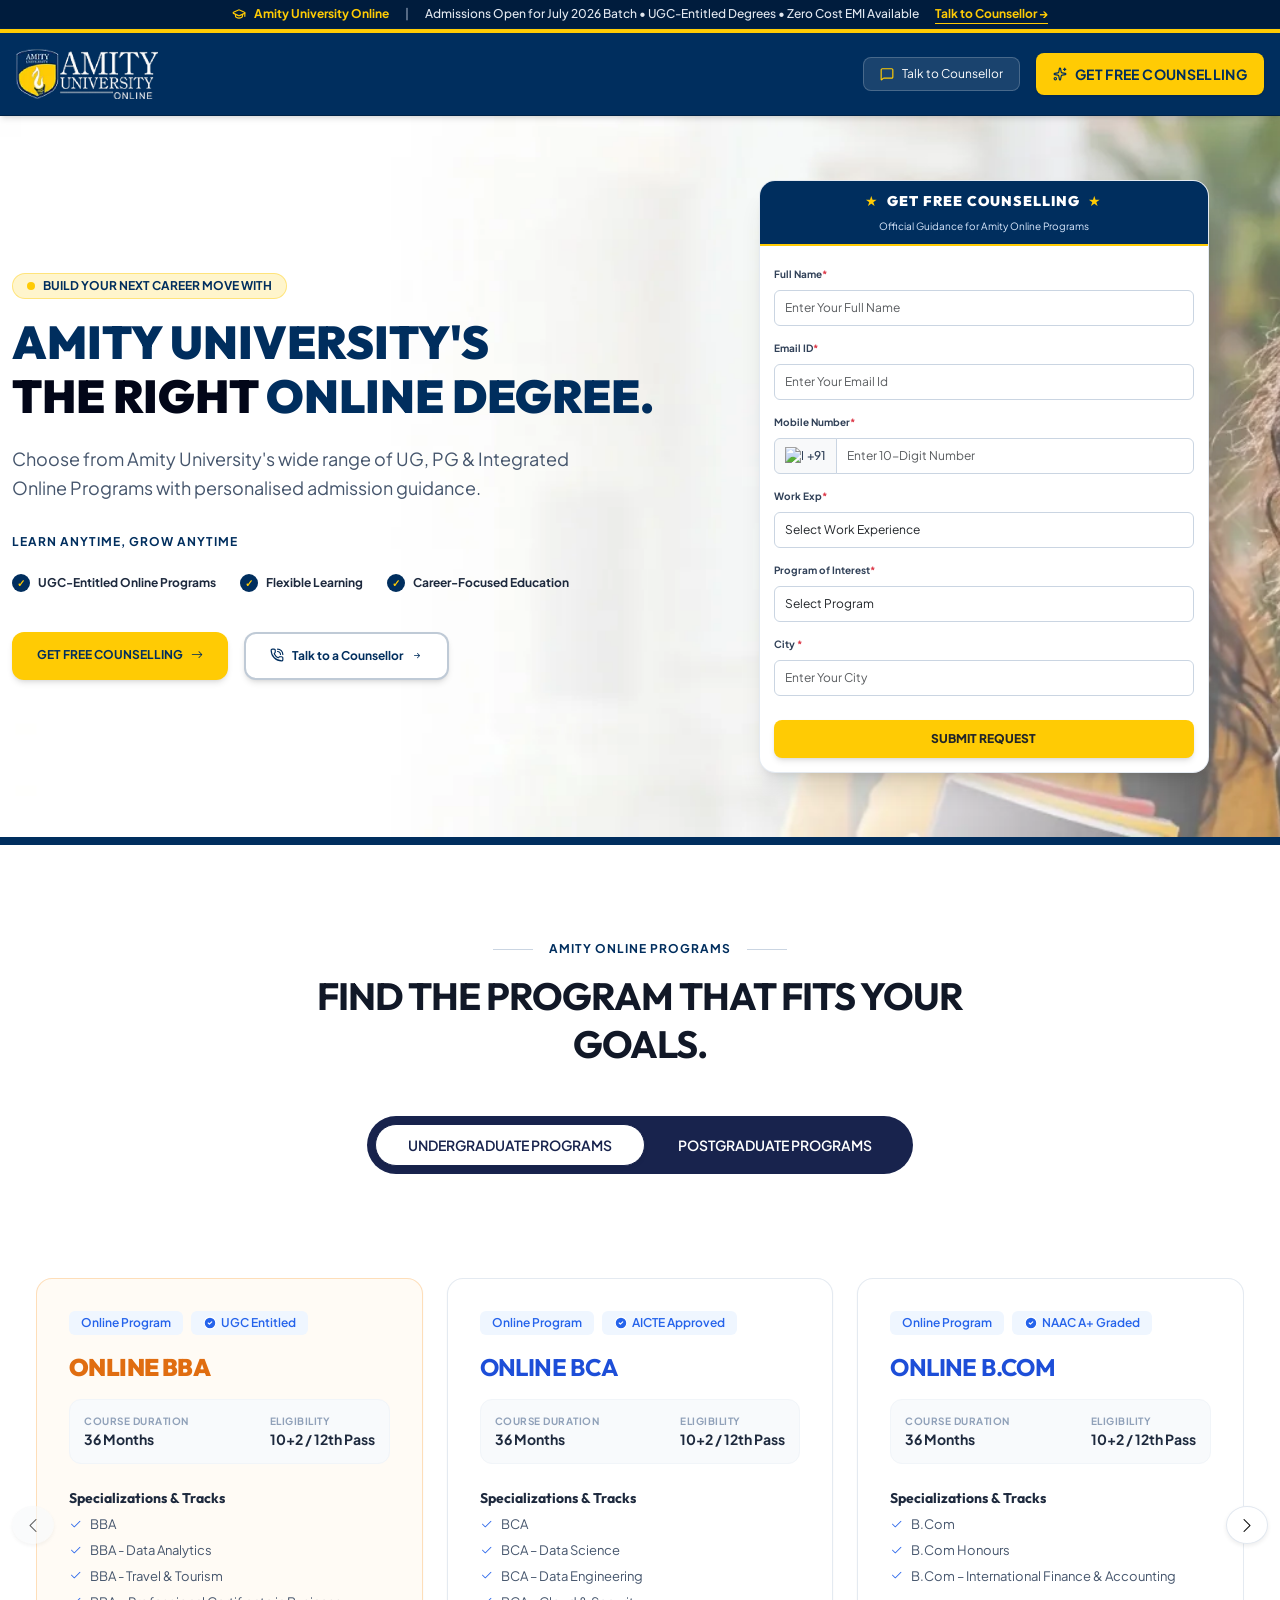
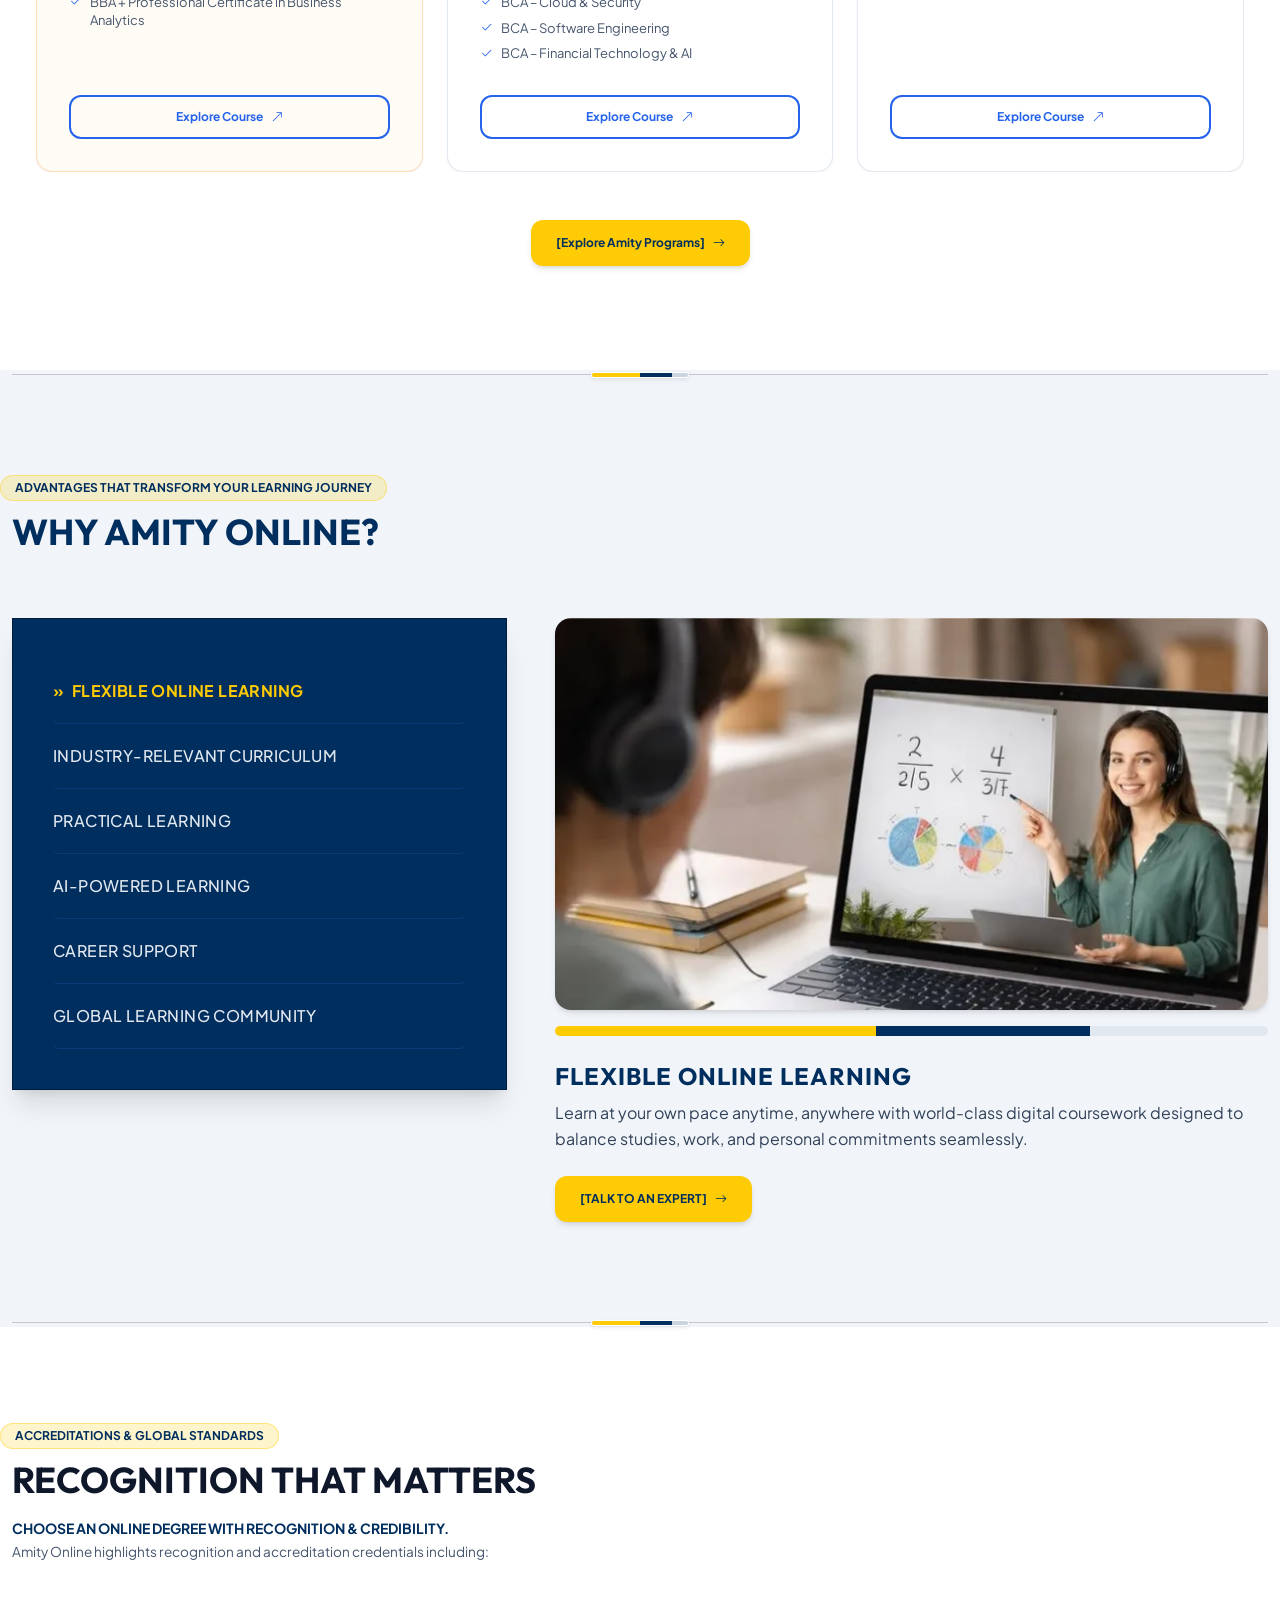
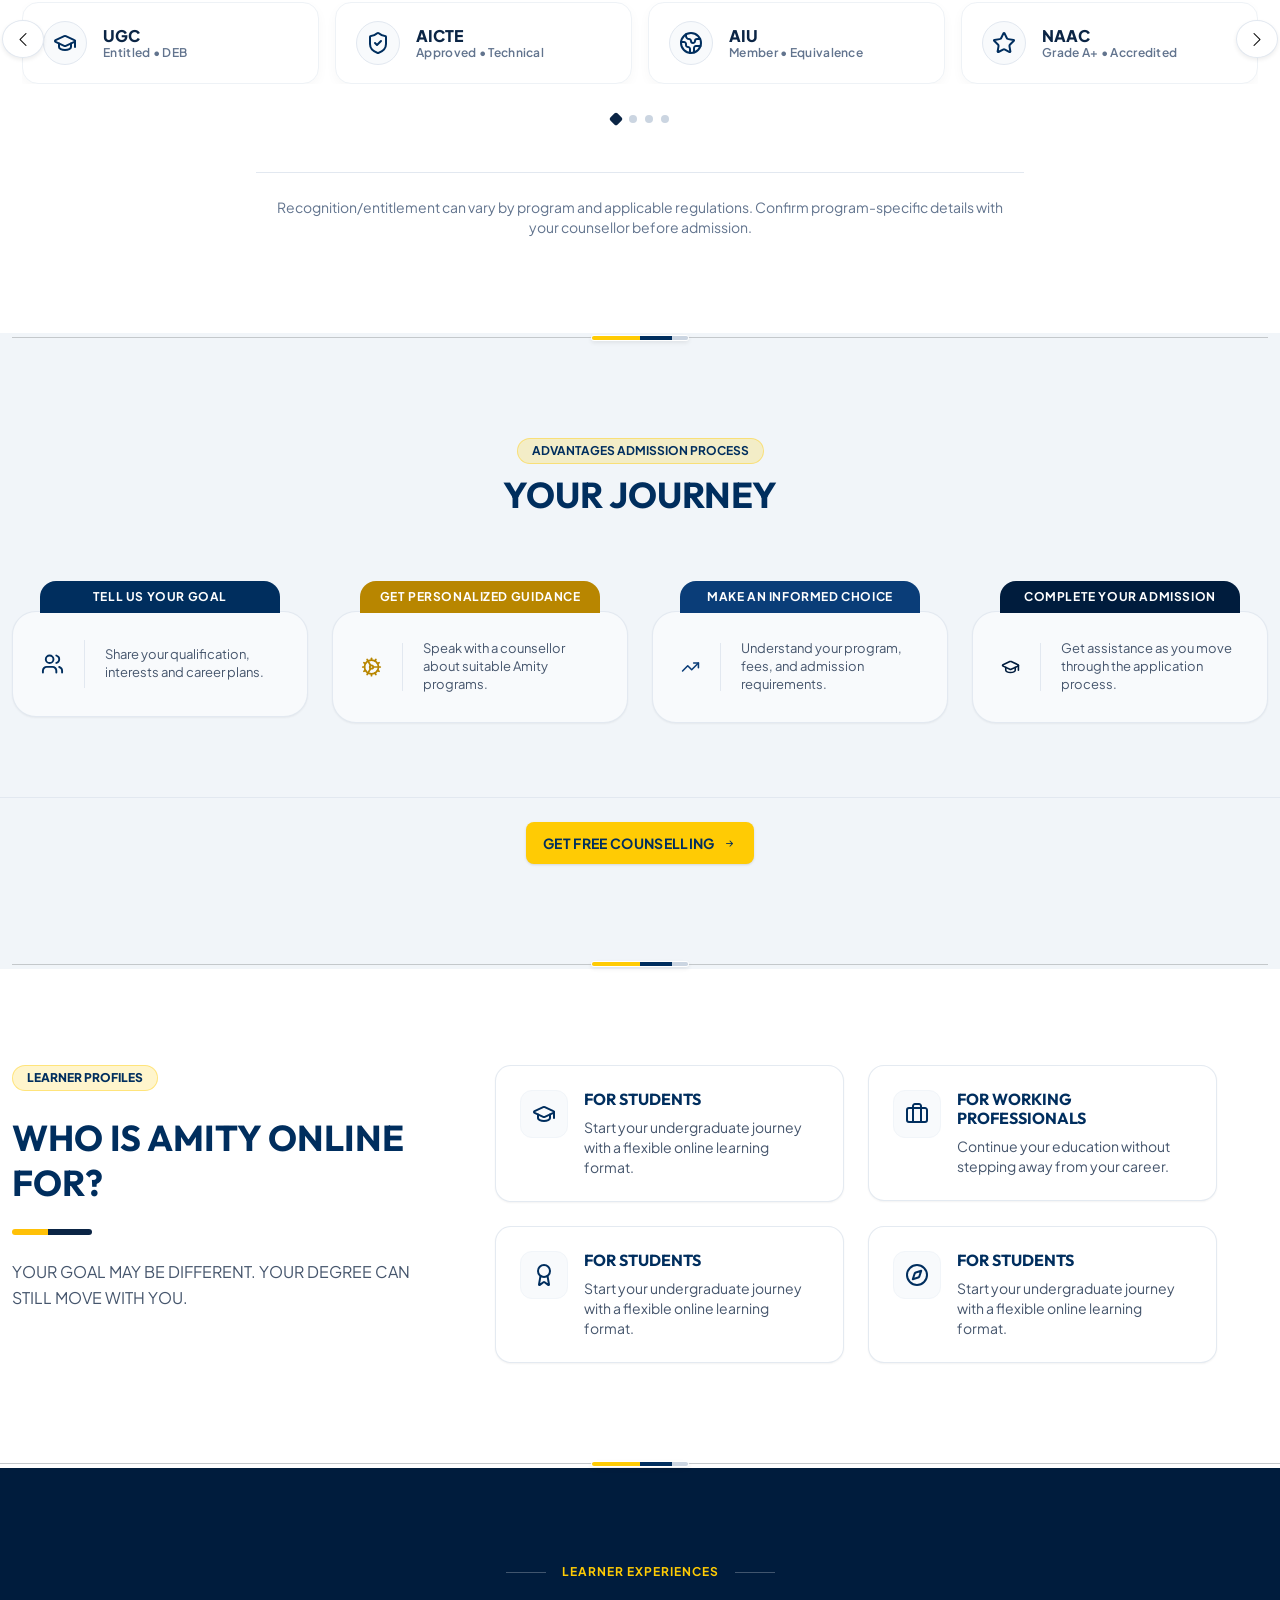
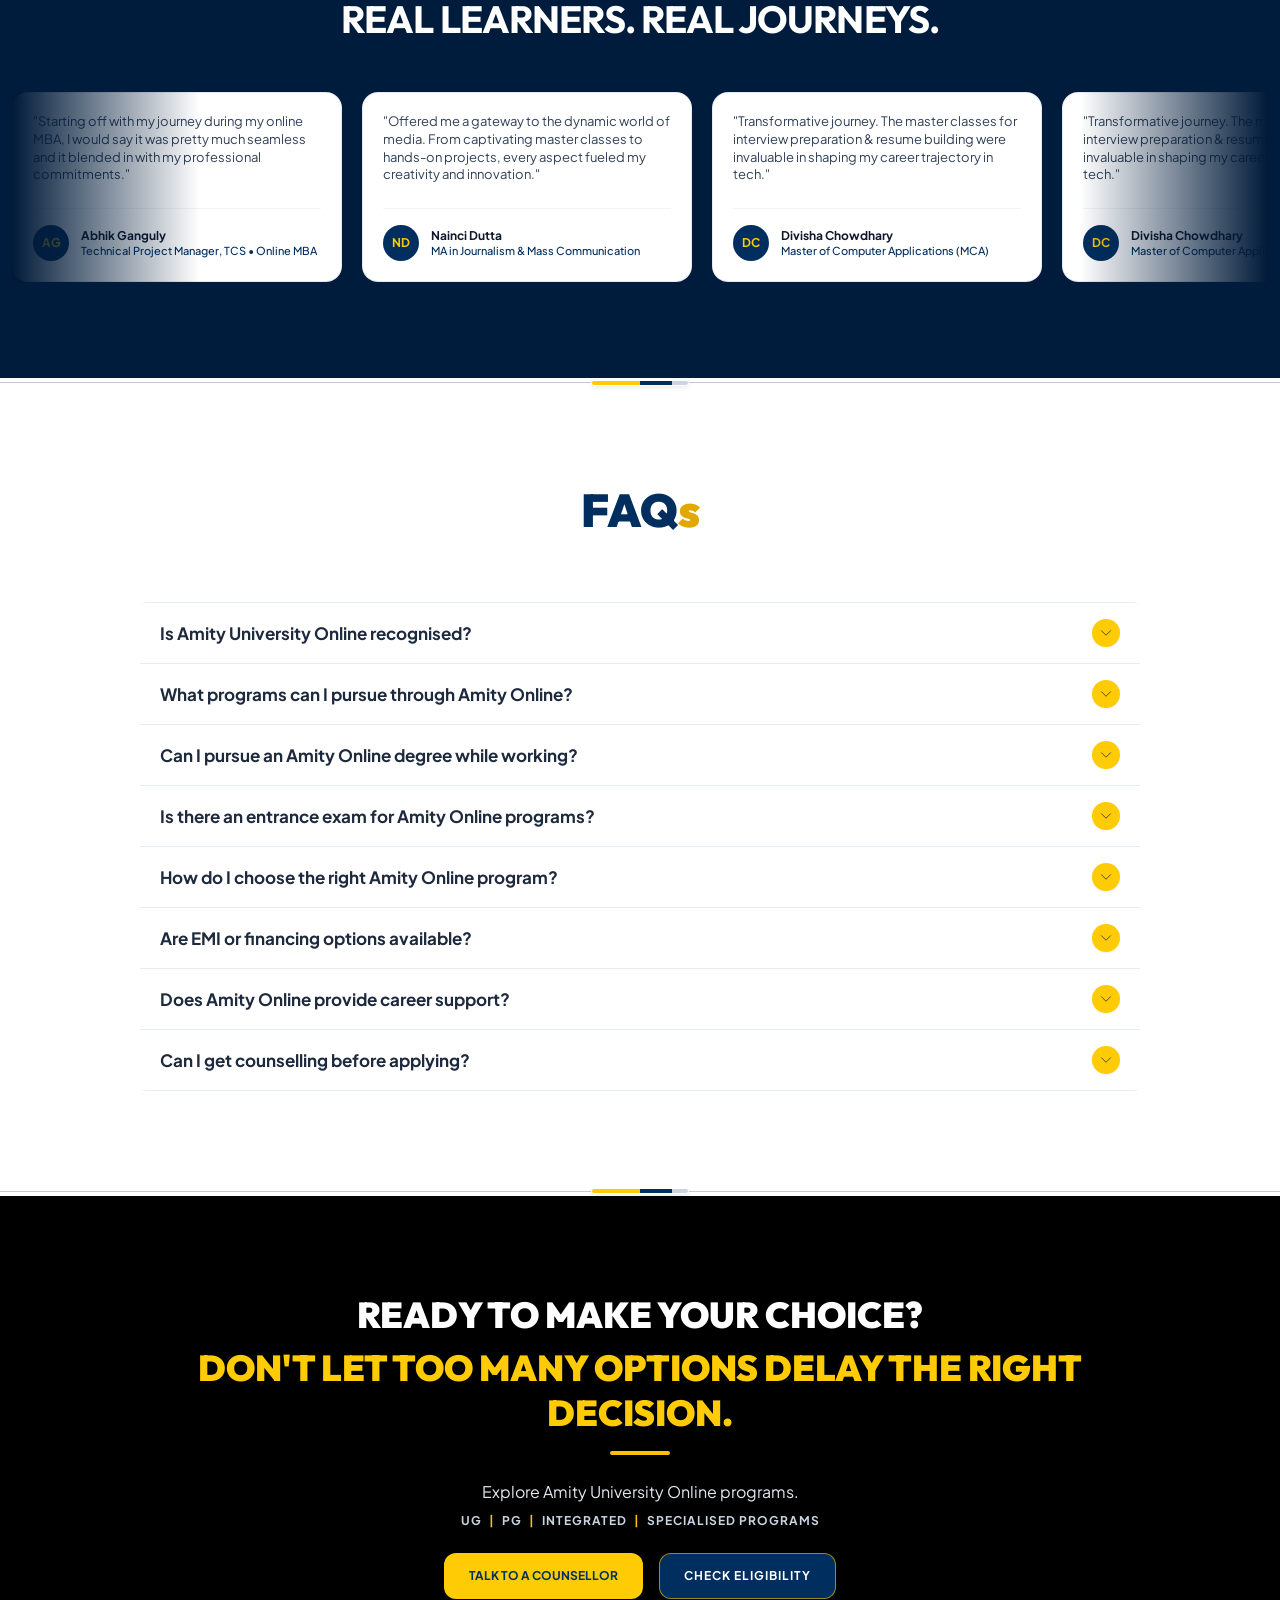
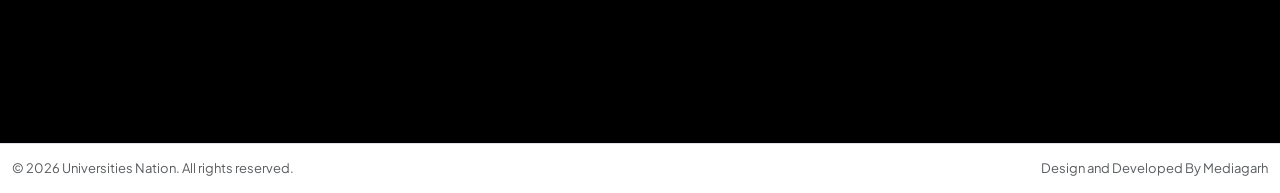
==== index.html @ 7f322cbc "updates" ====
<!doctype html>
<html lang="en">

<head>
  <meta charset="UTF-8" />
  <meta name="viewport" content="width=device-width, initial-scale=1.0" />
  <title>Amity -Campushala LP</title>
  <link rel="icon" href="images/favicon.webp" sizes="32x32" />
  <link rel="preconnect" href="https://fonts.googleapis.com">
  <link rel="preconnect" href="https://fonts.gstatic.com" crossorigin>
  <link
    href="https://fonts.googleapis.com/css2?family=Outfit:wght@100..900&family=Plus+Jakarta+Sans:ital,wght@0,200..800;1,200..800&display=swap"
    rel="stylesheet">
  <link rel="stylesheet" href="https://cdn.jsdelivr.net/npm/bootstrap-icons@1.11.3/font/bootstrap-icons.min.css" />
  <link href="https://cdn.jsdelivr.net/npm/bootstrap@5.3.7/dist/css/bootstrap.min.css" rel="stylesheet" />
  <noscript>
    <link rel="stylesheet" href="https://cdn.jsdelivr.net/npm/bootstrap@5.3.3/dist/css/bootstrap.min.css" />
  </noscript>
  <link rel="stylesheet" href="https://cdn.jsdelivr.net/npm/swiper@11/swiper-bundle.min.css" />
  <link rel="stylesheet" href="css/style.css" />
</head>

<body>
  <!-- TOP BAR -->
  <div class="container-fluid top-bar-container bg-primary">
    <div class="container">
      <div
        class="d-flex flex-column flex-md-row align-items-center justify-content-center gap-2 gap-md-3 topbar-text font-plus-jakarta fw-medium text-center">
        <div class="d-flex gap-2 align-items-center text-seventh fw-bold "><img src="./images/Icon.svg" height="14px"
            width="14px" class="flex-shrink-0" alt="">Amity University Online
        </div>
        <span class="d-none d-md-block text-eighth">|</span>
        <div class="text-secondary">Admissions Open for July 2026 Batch •
          UGC-Entitled
          Degrees • Zero
          Cost EMI Available
        </div>
        <a href="tel:9711849719" class="fw-bold text-seventh topbar-button">Talk to Counsellor →</a>
      </div>
    </div>
  </div>
  <div class="container-fluid bg-seventh h-4"></div>
  <!-- Navbar -->
  <nav class="bg-tertiary navbar-container sticky-top">
    <div class="container p-3 ">
      <div class="d-flex align-items-center justify-content-center justify-content-md-between gap-2 gap-md-3">

        <!-- Brand Logo -->
        <div class="flex-shrink-0">
          <img src="/images/image 1.webp" class="img-fluid aspect-ratio-17-6 navbar-logo" alt="Logo" />
        </div>

        <!-- Action Buttons (Mobile bottom fixed wrapper) -->
        <div
          class="mobile-bottom-bar d-flex align-items-center justify-content-center justify-content-md-end gap-2 gap-sm-3">

          <!-- Button 1: Counsellor -->
          <a href="tel:9711849719"
            class="btn btn-navbar text-white text-opacity-90 font-plus-jakarta topbar-text d-none d-md-flex align-items-center gap-1 gap-sm-2 px-2 px-sm-3">
            <img src="./images/Icon (1).svg" height="14" width="14" class="flex-shrink-0" alt="" />
            <span>Talk to Counsellor</span>
          </a>
          <a href="tel:9711849719"
            class="btn btn-counselllor-mobile fw-bold text-tertiary font-plus-jakarta topbar-text d-flex d-md-none align-items-center justify-content-center text-center gap-1 gap-sm-2 px-2 px-sm-3">
            <i class="bi bi-telephone"></i>
            <span>Talk to Counsellor</span>
          </a>
          <!-- Button 2: Admission (Desktop Text) -->
          <a href="#admission-form"
            class="d-flex btn btn-admission text-tertiary font-plus-jakarta fw-bold bg-seventh align-items-center justify-content-center gap-1 gap-sm-2 px-2 px-sm-3">
            <img src="./images/Icon (2).svg" height="14" width="14" class="flex-shrink-0" alt="" />
            <span class="text-uppercase">Get Free Counselling</span>
          </a>

        </div>

      </div>
    </div>
  </nav>
  <!-- Hero -->
  <section>
    <div class="container-fluid hero-bg-img">
      <div class="container hero-container d-flex flex-column ">
        <div class="row align-items-center">
          <div class="col-12 col-md-7">
            <div class="d-flex flex-column gap-3">
              <span
                class="d-flex gap-2 align-items-center hero-badge rounded-pill w-fit-content topbar-text fw-bold text-tertiary text-uppercase font-plus-jakarta">
                <div class="flex-shrink-0 bg-seventh rounded-pill border-0 h-8 w-8"></div>BUILD YOUR
                NEXT
                CAREER
                MOVE WITH
              </span>
              <h1 class="text-tertiary font-Outfit font-900 hero-heading mb-1">AMITY UNIVERSITY'S<br /><span
                  class="text-quaternary">THE RIGHT</span>
                ONLINE
                DEGREE.</h1>
              <p class="text-quinary font-plus-jakarta hero-para max-w-570px mb-2 mb-md-3">Choose from Amity
                University's
                wide range of
                UG, PG &
                Integrated
                Online Programs
                with
                personalised
                admission guidance.</p>
              <div class="d-flex flex-column gap-2 gap-md-3">
                <h2 class="text-tertiary font-plus-jakarta text-uppercase topbar-text ls-1 fw-bold">Learn Anytime, Grow
                  Anytime
                </h2>
                <ul class="d-flex flex-wrap flex-md-nowrap gap-3 gap-md-4">
                  <li class="d-flex gap-2 align-items-center text-sixth font-plus-jakarta topbar-text fw-bold">
                    <div
                      class="text-seventh fw-bold rounded-pill bg-tertiary d-flex align-items-center justify-content-center hero-checkmark-icon flex-shrink-0">
                      ✓</div>UGC-Entitled Online Programs
                  </li>
                  <li class="d-flex gap-2 align-items-center text-sixth font-plus-jakarta topbar-text fw-bold">
                    <div
                      class="text-seventh fw-bold rounded-pill bg-tertiary d-flex align-items-center justify-content-center hero-checkmark-icon flex-shrink-0">
                      ✓</div>Flexible Learning
                  </li>
                  <li class="d-flex gap-2 align-items-center text-sixth font-plus-jakarta topbar-text fw-bold">
                    <div
                      class="text-seventh fw-bold rounded-pill bg-tertiary d-flex align-items-center justify-content-center hero-checkmark-icon flex-shrink-0">
                      ✓</div>Career-Focused Education
                  </li>
                </ul>
              </div>
              <div class="d-flex flex-wrap flex-md-nowrap gap-2 gap-md-3 mt-2 mt-md-4">
                <a href="#admission-form"
                  class="btn btn-hero bg-seventh d-flex gap-2 text-tertiary fw-bold text-center topbar-text w-md-full justify-content-center">GET
                  FREE COUNSELLING<i class="bi bi-arrow-right flex-shrink-0"></i></a>
                <a href="tel:9711849719"
                  class="btn btn-hero bg-white d-flex gap-2 text-tertiary fw-bold text-center topbar-text btn-hero-call w-md-full justify-content-center"><img
                    src="./images/Icon (3).svg" height="14" width="14" class="flex-shrink-0" alt="" />Talk to a
                  Counsellor<i class="bi bi-arrow-right-short flex-shrink-0"></i></a>
              </div>
            </div>
          </div>
          <div class="col-12 col-md-5">
            <div class="form-container overflow-hidden" id="admission-form">
              <div class="form-header bg-tertiary d-flex flex-column gap-2">
                <div class="d-flex align-items-center justify-content-center gap-2">
                  <span class="text-seventh text-center font-Outfit text-uppercase ls-1 star-font ">★</span>
                  <h2 class="text-white text-center font-Outfit font-900 text-uppercase ls-1 star-font mb-0">GET FREE
                    COUNSELLING</h2>
                  <span class="text-seventh text-center font-Outfit text-uppercase ls-1 star-font ">★</span>
                </div>
                <p class="form-desc text-center font-plus-jakarta">Official Guidance for Amity Online Programs</p>
              </div>
              <div class="form-body ">
                <form id="contactForm" class="d-flex flex-column gap-2">
                  <div>
                    <label for="fullName" class="form-label fw-bold text-testimonaials">Full Name<span
                        class="text-danger">*</span></label>
                    <input type="text" name="Name" class="form-control py-2" id="fullName"
                      placeholder="Enter Your Full Name" required minlength="2" pattern="[A-Za-z\s]+"
                      title="Please enter a valid name (letters only).">
                  </div>
                  <div>
                    <label for="emailId" class="form-label fw-bold text-testimonaials">Email ID<span
                        class="text-danger">*</span></label>
                    <input type="email" name="Email" class="form-control py-2" id="emailId"
                      placeholder="Enter Your Email Id" required>
                  </div>
                  <div>
                    <label for="mobileNumber" class="form-label fw-bold text-testimonaials">Mobile Number<span
                        class="text-danger">*</span></label>
                    <div class="input-group">
                      <span class="input-group-text bg-light text-testimonaials fw-medium">
                        <img src="https://flagcdn.com/w20/in.png" alt="India Flag" class="me-1" style="width: 18px;">
                        +91
                      </span>
                      <input type="tel" name="Phone" class="form-control py-2" id="mobileNumber"
                        placeholder="Enter 10-Digit Number" required pattern="[0-9]{10}" maxlength="10"
                        title="Please enter a valid 10-digit mobile number.">
                    </div>
                  </div>
                  <div>
                    <label for="workExp" class="form-label fw-bold text-testimonaials">Work Exp<span
                        class="text-danger">*</span></label>
                    <select name="Experience" class="form-select py-2" id="workExp" required>
                      <option value="" selected disabled>Select Work Experience</option>
                      <option value="0">Fresher</option>
                      <option value="1">Less than 1 Year</option>
                      <option value="1-3">1 - 3 years</option>
                      <option value="3-5">3 - 5 years</option>
                      <option value="5+">5 - 10 years</option>
                    </select>
                  </div>
                  <div>
                    <label for="program" class="form-label fw-bold text-testimonaials">Program of Interest<span
                        class="text-danger">*</span></label>
                    <select name="Program" class="form-select py-2" id="program" required>
                      <option value="" selected disabled>Select Program</option>
                      <optgroup label="UG Programs">
                        <option value="Online BBA">Online BBA</option>
                        <option value="Online BCA">Online BCA</option>
                        <option value="Online B.Com">Online B.Com</option>
                        <option value="Online BA">Online BA</option>
                        <option value="Integrated Programs">Integrated Programs</option>
                      </optgroup>
                      <optgroup label="PG Programs">
                        <option value="Online MBA">Online MBA</option>
                        <option value="Online MCA">Online MCA</option>
                        <option value="Online M.Com">Online M.Com</option>
                        <option value="Online MA">Online MA</option>
                        <option value="Online M.Sc">Online M.Sc</option>
                      </optgroup>
                    </select>
                  </div>
                  <div class="mb-3">
                    <label for="cityId" class="form-label fw-bold text-testimonaials">City <span
                        class="text-danger">*</span></label>
                    <input type="text" name="City" class="form-control py-2" id="cityId" placeholder="Enter Your City"
                      required minlength="2">
                  </div>
                  <button type="submit" id="submitBtn"
                    class="btn w-100 font-900 text-uppercase d-flex align-items-center justify-content-center btn-submit">
                    Submit Request
                  </button>
                </form>
              </div>
            </div>
          </div>
        </div>
      </div>
    </div>
    <div class="bg-tertiary h-8 py-1"></div>
  </section>
  <!-- Program -->
  <section class="container-fluid position-relative">
    <div class="container container-main text-center d-flex flex-column gap-md-40 gap-56">
      <div class="">
        <div class="d-flex align-items-center justify-content-center gap-2 gap-md-3 mb-2 mb-md-3">
          <span class="custom-line bg-nine"></span>
          <span class="text-uppercase fw-bold program-span text-tertiary text-center font-pluss-jakarta ls-1">Amity
            Online
            Programs</span>
          <span class="custom-line bg-nine"></span>
        </div>
        <h2 class="text-tenth text-center font-Outfit text-uppercase fw-bold program-heading mx-auto mb-4 mb-md-5">
          Find the Program That Fits Your Goals.
        </h2>
        <div class="d-inline-flex p-2 rounded-pill bg-eleventh mb-md-5">
          <button
            class="btn btn-pill-tab active rounded-pill text-uppercase fw-semibold text-eleventh bg-white shadow-sm"
            data-target="ug">
            Undergraduate Programs
          </button>
          <button class="btn btn-pill-tab rounded-pill text-uppercase fw-semibold text-white text-opacity-90"
            data-target="pg">
            Postgraduate Programs
          </button>
        </div>
      </div>

      <div class="">
        <div class="position-relative px-0 px-md-4">
          <!-- Custom Navigation Arrows -->
          <button id="scrollLeft"
            class="btn btn-light rounded-circle shadow-sm position-absolute start-0 top-50 translate-middle-y z-3 d-flex align-items-center justify-content-center custom-arrow-btn">
            <i class="bi bi-chevron-left"></i>
          </button>

          <div class="swiper programSwiper">
            <div class="swiper-wrapper">

              <!-- UG Card 1 -->
              <div class="swiper-slide ug-card">
                <div class="card card-program-orange h-100 text-start">
                  <div class="d-flex gap-2 mb-3">
                    <span class="badge-program fw-semibold">Online Program</span>
                    <span class="badge-program fw-semibold d-flex align-items-center gap-1">
                      <img src="/images/Icon(4).svg" width="14px" height="14px" class="flex-shrink-0" alt=""> UGC
                      Entitled
                    </span>
                  </div>
                  <h3 class="font-Outfit text-orange text-uppercase program-head mb-3 font-900">Online BBA</h3>
                  <div class="mb-4 d-flex justify-content-between card-info font-plus-jakarta">
                    <div>
                      <div class="card-info-text text-uppercase fw-bold">Course Duration</div>
                      <div class="fw-bold card-info-subtext">36 Months</div>
                    </div>
                    <div>
                      <div class="card-info-text text-uppercase fw-bold">Eligibility</div>
                      <div class="fw-bold card-info-subtext">10+2 / 12th Pass</div>
                    </div>
                  </div>
                  <div class="mb-2 card-info-subtext text-sixth fw-bold font-Outfit">Specializations & Tracks</div>
                  <ul class="list-unstyled mb-4 text-secondary fs-7 flex-grow-1">
                    <li class="d-flex align-items-start gap-2 mb-2 text-quinary font-plus-jakarta card-bullet"><i
                        class="bi bi-check2 text-blue"></i> <span>BBA</span></li>
                    <li class="d-flex align-items-start gap-2 mb-2 text-quinary font-plus-jakarta card-bullet"><i
                        class="bi bi-check2 text-blue"></i> <span>BBA - Data Analytics</span></li>
                    <li class="d-flex align-items-start gap-2 mb-2 text-quinary font-plus-jakarta card-bullet"><i
                        class="bi bi-check2 text-blue"></i> <span>BBA - Travel & Tourism</span></li>
                    <li class="d-flex align-items-start gap-2 mb-2 text-quinary font-plus-jakarta card-bullet"><i
                        class="bi bi-check2 text-blue"></i> <span>BBA + Professional Certificate in Business
                        Analytics</span></li>
                  </ul>
                  <a href="#"
                    class="btn btn-outline-primary-custom w-100 fw-bold d-flex align-items-center justify-content-center text-blue topbar-text mt-auto">
                    Explore Course <i class="bi bi-arrow-up-right"></i>
                  </a>
                </div>
              </div>
              <div class="swiper-slide ug-card">
                <div class="card card-program bg-white h-100 text-start">
                  <div class="d-flex gap-2 mb-3">
                    <span class="badge-program fw-semibold">Online Program</span>
                    <span class="badge-program fw-semibold d-flex align-items-center gap-1">
                      <img src="/images/Icon(4).svg" width="14px" height="14px" class="flex-shrink-0" alt=""> AICTE
                      Approved
                    </span>
                  </div>
                  <h3 class="font-Outfit text-twenth text-uppercase program-head mb-3 fw-bold">Online BCA</h3>
                  <div class="mb-4 d-flex justify-content-between card-info font-plus-jakarta">
                    <div>
                      <div class="card-info-text text-uppercase fw-bold">Course Duration</div>
                      <div class="fw-bold card-info-subtext">36 Months</div>
                    </div>
                    <div>
                      <div class="card-info-text text-uppercase fw-bold">Eligibility</div>
                      <div class="fw-bold card-info-subtext">10+2 / 12th Pass</div>
                    </div>
                  </div>
                  <div class="mb-2 card-info-subtext text-sixth fw-bold font-Outfit">Specializations & Tracks</div>
                  <ul class="list-unstyled mb-4 text-secondary fs-7 flex-grow-1">
                    <li class="d-flex align-items-start gap-2 mb-2 text-quinary font-plus-jakarta card-bullet"><i
                        class="bi bi-check2 text-blue"></i> <span>BCA</span></li>
                    <li class="d-flex align-items-start gap-2 mb-2 text-quinary font-plus-jakarta card-bullet"><i
                        class="bi bi-check2 text-blue"></i> <span>BCA – Data Science</span></li>
                    <li class="d-flex align-items-start gap-2 mb-2 text-quinary font-plus-jakarta card-bullet"><i
                        class="bi bi-check2 text-blue"></i> <span>BCA – Data Engineering</span></li>
                    <li class="d-flex align-items-start gap-2 mb-2 text-quinary font-plus-jakarta card-bullet"><i
                        class="bi bi-check2 text-blue"></i> <span>BCA – Cloud & Security</span></li>
                    <li class="d-flex align-items-start gap-2 mb-2 text-quinary font-plus-jakarta card-bullet"><i
                        class="bi bi-check2 text-blue"></i> <span>BCA – Software Engineering </span></li>
                    <li class="d-flex align-items-start gap-2 mb-2 text-quinary font-plus-jakarta card-bullet"><i
                        class="bi bi-check2 text-blue"></i> <span>BCA – Financial Technology & AI </span></li>
                  </ul>
                  <a href="#"
                    class="btn btn-outline-primary-custom w-100 fw-bold d-flex align-items-center justify-content-center text-blue topbar-text mt-auto">
                    Explore Course <i class="bi bi-arrow-up-right"></i>
                  </a>
                </div>
              </div>
              <div class="swiper-slide ug-card">
                <div class="card card-program bg-white h-100 text-start">
                  <div class="d-flex gap-2 mb-3">
                    <span class="badge-program fw-semibold">Online Program</span>
                    <span class="badge-program fw-semibold d-flex align-items-center gap-1">
                      <img src="/images/Icon(4).svg" width="14px" height="14px" class="flex-shrink-0" alt=""> NAAC A+
                      Graded
                    </span>
                  </div>
                  <h3 class="font-Outfit text-twenth text-uppercase program-head mb-3 fw-bold">Online B.Com</h3>
                  <div class="mb-4 d-flex justify-content-between card-info font-plus-jakarta">
                    <div>
                      <div class="card-info-text text-uppercase fw-bold">Course Duration</div>
                      <div class="fw-bold card-info-subtext">36 Months</div>
                    </div>
                    <div>
                      <div class="card-info-text text-uppercase fw-bold">Eligibility</div>
                      <div class="fw-bold card-info-subtext">10+2 / 12th Pass</div>
                    </div>
                  </div>
                  <div class="mb-2 card-info-subtext text-sixth fw-bold font-Outfit">Specializations & Tracks</div>
                  <ul class="list-unstyled mb-4 text-secondary fs-7 flex-grow-1">
                    <li class="d-flex align-items-start gap-2 mb-2 text-quinary font-plus-jakarta card-bullet"><i
                        class="bi bi-check2 text-blue"></i> <span>B.Com</span></li>
                    <li class="d-flex align-items-start gap-2 mb-2 text-quinary font-plus-jakarta card-bullet"><i
                        class="bi bi-check2 text-blue"></i> <span>B.Com Honours</span></li>
                    <li class="d-flex align-items-start gap-2 mb-2 text-quinary font-plus-jakarta card-bullet"><i
                        class="bi bi-check2 text-blue"></i> <span>B.Com – International Finance & Accounting</span></li>
                  </ul>
                  <a href="#"
                    class="btn btn-outline-primary-custom w-100 fw-bold d-flex align-items-center justify-content-center text-blue topbar-text mt-auto">
                    Explore Course <i class="bi bi-arrow-up-right"></i>
                  </a>
                </div>
              </div>
              <div class="swiper-slide ug-card">
                <div class="card card-program bg-white h-100 text-start">
                  <div class="d-flex gap-2 mb-3">
                    <span class="badge-program fw-semibold">Online Program</span>
                    <span class="badge-program fw-semibold d-flex align-items-center gap-1">
                      <img src="/images/Icon(4).svg" width="14px" height="14px" class="flex-shrink-0" alt=""> UGC
                      Entitled
                    </span>
                  </div>
                  <h3 class="font-Outfit text-twenth text-uppercase program-head mb-3 fw-bold">Online BA </h3>
                  <div class="mb-4 d-flex justify-content-between card-info font-plus-jakarta">
                    <div>
                      <div class="card-info-text text-uppercase fw-bold">Course Duration</div>
                      <div class="fw-bold card-info-subtext">36 Months</div>
                    </div>
                    <div>
                      <div class="card-info-text text-uppercase fw-bold">Eligibility</div>
                      <div class="fw-bold card-info-subtext">10+2 / 12th Pass</div>
                    </div>
                  </div>
                  <div class="mb-2 card-info-subtext text-sixth fw-bold font-Outfit">Specializations & Tracks</div>
                  <ul class="list-unstyled mb-4 text-secondary fs-7 flex-grow-1">
                    <li class="d-flex align-items-start gap-2 mb-2 text-quinary font-plus-jakarta card-bullet"><i
                        class="bi bi-check2 text-blue"></i> <span>BA</span></li>
                    <li class="d-flex align-items-start gap-2 mb-2 text-quinary font-plus-jakarta card-bullet"><i
                        class="bi bi-check2 text-blue"></i> <span>BA - Journalism & Mass Communication</span></li>
                    <li class="d-flex align-items-start gap-2 mb-2 text-quinary font-plus-jakarta card-bullet"><i
                        class="bi bi-check2 text-blue"></i> <span>BA General – Hindi | Kannada | Malayalam | Tamil |
                        Telugu</span></li>
                  </ul>
                  <a href="#"
                    class="btn btn-outline-primary-custom w-100 fw-bold d-flex align-items-center justify-content-center text-blue topbar-text mt-auto">
                    Explore Course <i class="bi bi-arrow-up-right"></i>
                  </a>
                </div>
              </div>
              <div class="swiper-slide ug-card">
                <div class="card card-program-orange h-100 text-start">
                  <div class="d-flex gap-2 mb-3">
                    <span class="badge-program fw-semibold">Online Program</span>
                    <span class="badge-program fw-semibold d-flex align-items-center gap-1">
                      <img src="/images/Icon(4).svg" width="14px" height="14px" class="flex-shrink-0" alt=""> Dual
                      Degree
                      Fast-Track
                    </span>
                  </div>
                  <h3 class="font-Outfit text-orange text-uppercase program-head mb-3 font-900">Integrated Programs</h3>
                  <div class="mb-4 d-flex justify-content-between card-info font-plus-jakarta">
                    <div>
                      <div class="card-info-text text-uppercase fw-bold">Course Duration</div>
                      <div class="fw-bold card-info-subtext">54 Months</div>
                    </div>
                    <div>
                      <div class="card-info-text text-uppercase fw-bold">Eligibility</div>
                      <div class="fw-bold card-info-subtext">10+2 / 12th Pass</div>
                    </div>
                  </div>
                  <div class="mb-2 card-info-subtext text-sixth fw-bold font-Outfit">Specializations & Tracks</div>
                  <ul class="list-unstyled mb-4 text-secondary fs-7 flex-grow-1">
                    <li class="d-flex align-items-start gap-2 mb-2 text-quinary font-plus-jakarta card-bullet"><i
                        class="bi bi-check2 text-blue"></i> <span>BBA + MBA</span></li>
                    <li class="d-flex align-items-start gap-2 mb-2 text-quinary font-plus-jakarta card-bullet"><i
                        class="bi bi-check2 text-blue"></i> <span>B.Com + MBA</span></li>
                    <li class="d-flex align-items-start gap-2 mb-2 text-quinary font-plus-jakarta card-bullet"><i
                        class="bi bi-check2 text-blue"></i> <span>BCA + MCA</span></li>
                  </ul>
                  <a href="#"
                    class="btn btn-outline-primary-custom w-100 fw-bold d-flex align-items-center justify-content-center text-blue topbar-text mt-auto">
                    Explore Course <i class="bi bi-arrow-up-right"></i>
                  </a>
                </div>
              </div>
              <!-- PG Card 1 -->
              <div class="swiper-slide pg-card">
                <div class="card card-program-orange h-100 text-start">
                  <div class="d-flex gap-2 mb-3">
                    <span class="badge-program fw-semibold">Online Program</span>
                    <span class="badge-program fw-semibold d-flex align-items-center gap-1">
                      <img src="/images/Icon(4).svg" width="14px" height="14px" class="flex-shrink-0" alt=""> QS Ranked
                      Top 50
                    </span>
                  </div>
                  <h3 class="font-Outfit text-orange text-uppercase program-head mb-3 font-900">Online MBA</h3>
                  <div class="mb-4 d-flex justify-content-between card-info font-plus-jakarta">
                    <div>
                      <div class="card-info-text text-uppercase fw-bold">Course Duration</div>
                      <div class="fw-bold card-info-subtext">24 Months</div>
                    </div>
                    <div>
                      <div class="card-info-text text-uppercase fw-bold">Eligibility</div>
                      <div class="fw-bold card-info-subtext">Graduation Degree</div>
                    </div>
                  </div>
                  <div class="mb-2 card-info-subtext text-sixth fw-bold font-Outfit">Specializations & Tracks</div>
                  <ul class="list-unstyled mb-4 text-secondary fs-7 flex-grow-1">
                    <li class="d-flex align-items-start gap-2 mb-2 text-quinary font-plus-jakarta card-bullet"><i
                        class="bi bi-check2 text-blue"></i> <span>General Management</span></li>
                    <li class="d-flex align-items-start gap-2 mb-2 text-quinary font-plus-jakarta card-bullet"><i
                        class="bi bi-check2 text-blue"></i> <span>Business Analytics</span></li>
                    <li class="d-flex align-items-start gap-2 mb-2 text-quinary font-plus-jakarta card-bullet"><i
                        class="bi bi-check2 text-blue"></i> <span>Data Science</span></li>
                    <li class="d-flex align-items-start gap-2 mb-2 text-quinary font-plus-jakarta card-bullet"><i
                        class="bi bi-check2 text-blue"></i> <span>Digital Marketing Management</span></li>
                    <li class="d-flex align-items-start gap-2 mb-2 text-quinary font-plus-jakarta card-bullet"><i
                        class="bi bi-check2 text-blue"></i> <span>International Finance</span></li>
                    <li class="d-flex align-items-start gap-2 mb-2 text-quinary font-plus-jakarta card-bullet"><i
                        class="bi bi-check2 text-blue"></i> <span>Hospital & Healthcare Management</span></li>
                    <li class="d-flex align-items-start gap-2 mb-2 text-quinary font-plus-jakarta card-bullet"><i
                        class="bi bi-check2 text-blue"></i> <span>Construction Project Management</span></li>
                    <li class="d-flex align-items-start gap-2 mb-2 text-quinary font-plus-jakarta card-bullet"><i
                        class="bi bi-check2 text-blue"></i> <span>Dual Specialization</span></li>
                  </ul>
                  <a href="#"
                    class="btn btn-outline-primary-custom w-100 fw-bold d-flex align-items-center justify-content-center text-blue topbar-text mt-auto">
                    Explore Course <i class="bi bi-arrow-up-right"></i>
                  </a>
                </div>
              </div>
              <div class="swiper-slide pg-card">
                <div class="card card-program bg-white h-100 text-start">
                  <div class="d-flex gap-2 mb-3">
                    <span class="badge-program fw-semibold">Online Program</span>
                    <span class="badge-program fw-semibold d-flex align-items-center gap-1">
                      <img src="/images/Icon(4).svg" width="14px" height="14px" class="flex-shrink-0" alt=""> AICTE
                      Approved
                    </span>
                  </div>
                  <h3 class="font-Outfit text-twenth text-uppercase program-head mb-3 fw-bold">Online MCA</h3>
                  <div class="mb-4 d-flex justify-content-between card-info font-plus-jakarta">
                    <div>
                      <div class="card-info-text text-uppercase fw-bold">Course Duration</div>
                      <div class="fw-bold card-info-subtext">24 Months</div>
                    </div>
                    <div>
                      <div class="card-info-text text-uppercase fw-bold">Eligibility</div>
                      <div class="fw-bold card-info-subtext">Graduation in CS/IT or Maths</div>
                    </div>
                  </div>
                  <div class="mb-2 card-info-subtext text-sixth fw-bold font-Outfit">Specializations & Tracks</div>
                  <ul class="list-unstyled mb-4 text-secondary fs-7 flex-grow-1">
                    <li class="d-flex align-items-start gap-2 mb-2 text-quinary font-plus-jakarta card-bullet">
                      <i class="bi bi-check2 text-blue"></i> <span>MCA</span>
                    </li>
                    <li class="d-flex align-items-start gap-2 mb-2 text-quinary font-plus-jakarta card-bullet">
                      <i class="bi bi-check2 text-blue"></i> <span>Cyber Security</span>
                    </li>
                    <li class="d-flex align-items-start gap-2 mb-2 text-quinary font-plus-jakarta card-bullet">
                      <i class="bi bi-check2 text-blue"></i> <span>Blockchain Technology & Management</span>
                    </li>
                    <li class="d-flex align-items-start gap-2 mb-2 text-quinary font-plus-jakarta card-bullet">
                      <i class="bi bi-check2 text-blue"></i> <span>Machine Learning & Artificial Intelligence</span>
                    </li>
                    <li class="d-flex align-items-start gap-2 mb-2 text-quinary font-plus-jakarta card-bullet">
                      <i class="bi bi-check2 text-blue"></i> <span>Software Engineering</span>
                    </li>
                    <li class="d-flex align-items-start gap-2 mb-2 text-quinary font-plus-jakarta card-bullet">
                      <i class="bi bi-check2 text-blue"></i> <span>Financial Technology & AI</span>
                    </li>
                  </ul>
                  <a href="#"
                    class="btn btn-outline-primary-custom w-100 fw-bold d-flex align-items-center justify-content-center text-blue topbar-text mt-auto">
                    Explore Course <i class="bi bi-arrow-up-right"></i>
                  </a>
                </div>
              </div>
              <div class="swiper-slide pg-card">
                <div class="card card-program bg-white h-100 text-start">
                  <div class="d-flex gap-2 mb-3">
                    <span class="badge-program fw-semibold">Online Program</span>
                    <span class="badge-program fw-semibold d-flex align-items-center gap-1">
                      <img src="/images/Icon(4).svg" width="14px" height="14px" class="flex-shrink-0" alt=""> UGC
                      Entitled
                    </span>
                  </div>
                  <h3 class="font-Outfit text-twenth text-uppercase program-head mb-3 fw-bold">Online M.Com</h3>
                  <div class="mb-4 d-flex justify-content-between card-info font-plus-jakarta">
                    <div>
                      <div class="card-info-text text-uppercase fw-bold">Course Duration</div>
                      <div class="fw-bold card-info-subtext">24 Months</div>
                    </div>
                    <div>
                      <div class="card-info-text text-uppercase fw-bold">Eligibility</div>
                      <div class="fw-bold card-info-subtext">Graduation in Commerce</div>
                    </div>
                  </div>
                  <div class="mb-2 card-info-subtext text-sixth fw-bold font-Outfit">Specializations & Tracks</div>
                  <ul class="list-unstyled mb-4 text-secondary fs-7 flex-grow-1">
                    <li class="d-flex align-items-start gap-2 mb-2 text-quinary font-plus-jakarta card-bullet">
                      <i class="bi bi-check2 text-blue"></i> <span>Financial Management</span>
                    </li>
                    <li class="d-flex align-items-start gap-2 mb-2 text-quinary font-plus-jakarta card-bullet">
                      <i class="bi bi-check2 text-blue"></i> <span>Financial Technology</span>
                    </li>
                  </ul>
                  <a href="#"
                    class="btn btn-outline-primary-custom w-100 fw-bold d-flex align-items-center justify-content-center text-blue topbar-text mt-auto">
                    Explore Course <i class="bi bi-arrow-up-right"></i>
                  </a>
                </div>
              </div>
              <div class="swiper-slide pg-card">
                <div class="card card-program bg-white h-100 text-start">
                  <div class="d-flex gap-2 mb-3">
                    <span class="badge-program fw-semibold">Online Program</span>
                    <span class="badge-program fw-semibold d-flex align-items-center gap-1">
                      <img src="/images/Icon(4).svg" width="14px" height="14px" class="flex-shrink-0" alt=""> NAAC A+
                      Graded
                    </span>
                  </div>
                  <h3 class="font-Outfit text-twenth text-uppercase program-head mb-3 fw-bold">Online MA</h3>
                  <div class="mb-4 d-flex justify-content-between card-info font-plus-jakarta">
                    <div>
                      <div class="card-info-text text-uppercase fw-bold">Course Duration</div>
                      <div class="fw-bold card-info-subtext">24 Months</div>
                    </div>
                    <div>
                      <div class="card-info-text text-uppercase fw-bold">Eligibility</div>
                      <div class="fw-bold card-info-subtext">Graduation Degree</div>
                    </div>
                  </div>
                  <div class="mb-2 card-info-subtext text-sixth fw-bold font-Outfit">Specializations & Tracks</div>
                  <ul class="list-unstyled mb-4 text-secondary fs-7 flex-grow-1">
                    <li class="d-flex align-items-start gap-2 mb-2 text-quinary font-plus-jakarta card-bullet">
                      <i class="bi bi-check2 text-blue"></i> <span>Journalism & Mass Communication</span>
                    </li>
                    <li class="d-flex align-items-start gap-2 mb-2 text-quinary font-plus-jakarta card-bullet">
                      <i class="bi bi-check2 text-blue"></i> <span>Public Policy & Governance</span>
                    </li>
                  </ul>
                  <a href="#"
                    class="btn btn-outline-primary-custom w-100 fw-bold d-flex align-items-center justify-content-center text-blue topbar-text mt-auto">
                    Explore Course <i class="bi bi-arrow-up-right"></i>
                  </a>
                </div>
              </div>
              <div class="swiper-slide pg-card">
                <div class="card card-program bg-white h-100 text-start">
                  <div class="d-flex gap-2 mb-3">
                    <span class="badge-program fw-semibold">Online Program</span>
                    <span class="badge-program fw-semibold d-flex align-items-center gap-1">
                      <img src="/images/Icon(4).svg" width="14px" height="14px" class="flex-shrink-0" alt=""> Industry
                      Certified
                    </span>
                  </div>
                  <h3 class="font-Outfit text-twenth text-uppercase program-head mb-3 fw-bold">Online M.Sc</h3>
                  <div class="mb-4 d-flex justify-content-between card-info font-plus-jakarta">
                    <div>
                      <div class="card-info-text text-uppercase fw-bold">Course Duration</div>
                      <div class="fw-bold card-info-subtext">24 Months</div>
                    </div>
                    <div>
                      <div class="card-info-text text-uppercase fw-bold">Eligibility</div>
                      <div class="fw-bold card-info-subtext">Graduation with Maths/Stats</div>
                    </div>
                  </div>
                  <div class="mb-2 card-info-subtext text-sixth fw-bold font-Outfit">Specializations & Tracks</div>
                  <ul class="list-unstyled mb-4 text-secondary fs-7 flex-grow-1">
                    <li class="d-flex align-items-start gap-2 mb-2 text-quinary font-plus-jakarta card-bullet">
                      <i class="bi bi-check2 text-blue"></i> <span>Data Science</span>
                    </li>
                  </ul>
                  <a href="#"
                    class="btn btn-outline-primary-custom w-100 fw-bold d-flex align-items-center justify-content-center text-blue topbar-text mt-auto">
                    Explore Course <i class="bi bi-arrow-up-right"></i>
                  </a>
                </div>
              </div>
            </div>
          </div>

          <button id="scrollRight"
            class="btn btn-light rounded-circle shadow-sm position-absolute end-0 top-50 translate-middle-y z-3 d-flex align-items-center justify-content-center custom-arrow-btn">
            <i class="bi bi-chevron-right"></i>
          </button>
        </div>

        <!-- Bottom CTA -->
        <div class="mt-5">
          <a href="#admission-form" class=" btn btn-hero bg-seventh d-inline-flex gap-2 text-tertiary fw-bold text-center topbar-text w-md-full
            justify-content-center mb-2">[Explore
            Amity Programs] <i class="bi bi-arrow-right"></i></a>
          <!-- <p class="program-para font-plus-jakarta text-center">Compare eligibility, syllabus, semester fees, and
            scholarships with an
            official
            Universities Nation
            counsellor.</p> -->
        </div>
      </div>
    </div>
  </section>
  <!-- Amity Online -->
  <section class="container-fluid bg-light-blue">
    <div>
      <div class="position-relative w-100 d-flex align-items-center justify-content-center user-select-none py-1"
        aria-hidden="true">
        <div class="w-100 border-top border-secondary-subtle"></div>
        <div
          class="position-absolute d-flex align-items-center rounded-pill overflow-hidden shadow-sm border border-white divider-pill">
          <div class="stripe-yellow"></div>
          <div class="stripe-blue"></div>
          <div class="stripe-gray"></div>
        </div>
      </div>
      <div class="container container-main d-flex flex-column gap-md-40 gap-56">
        <div class="row">
          <span
            class="d-flex gap-2 align-items-center hero-badge rounded-pill w-fit-content topbar-text fw-bold text-tertiary text-uppercase font-plus-jakarta">ADVANTAGES
            THAT TRANSFORM YOUR
            LEARNING JOURNEY
          </span>
          <h2 class="fw-bold mt-2 why-amity-head text-uppercase text-tertiary font-Outfit">WHY
            AMITY
            ONLINE?</h2>
        </div>
        <div class="row g-4 g-md-5">
          <div class="col-md-5">
            <div class="nav flex-column nav-pills sidebar-tabs" id="why-tab" role="tablist" aria-orientation="vertical">
              <button class="nav-link active" id="tab-flexible-btn" data-bs-toggle="pill" data-bs-target="#tab-flexible"
                type="button" role="tab">
                FLEXIBLE ONLINE LEARNING
              </button>
              <button class="nav-link" id="tab-curriculum-btn" data-bs-toggle="pill" data-bs-target="#tab-curriculum"
                type="button" role="tab">
                INDUSTRY-RELEVANT CURRICULUM
              </button>
              <button class="nav-link" id="tab-practical-btn" data-bs-toggle="pill" data-bs-target="#tab-practical"
                type="button" role="tab">
                PRACTICAL LEARNING
              </button>
              <button class="nav-link" id="tab-ai-btn" data-bs-toggle="pill" data-bs-target="#tab-ai" type="button"
                role="tab">
                AI-POWERED LEARNING
              </button>
              <button class="nav-link" id="tab-career-btn" data-bs-toggle="pill" data-bs-target="#tab-career"
                type="button" role="tab">
                CAREER SUPPORT
              </button>
              <button class="nav-link" id="tab-global-btn" data-bs-toggle="pill" data-bs-target="#tab-global"
                type="button" role="tab">
                GLOBAL LEARNING COMMUNITY
              </button>
            </div>
          </div>
          <div class="col-md-7">
            <div class="tab-content" id="why-tabContent">
              <div class="tab-pane fade show active" id="tab-flexible" role="tabpanel">
                <img src="./images/Untitled_design.webp" alt="Flexible Online Learning" class="tab-content-img w-100">
                <div class="progress-divider d-flex py-3">
                  <div
                    style="width: 45%; height: 10px; background-color: #ffcb04; border-top-left-radius: 16px; border-bottom-left-radius: 16px;">
                  </div>
                  <div style="width: 30%; height: 10px; background-color: #002e5e;"></div>
                  <div
                    style="width: 25%; height: 10px; background-color: #e2e8f0; border-top-right-radius: 16px; border-bottom-right-radius: 16px;">
                  </div>
                </div>
                <h4 class="fw-bold text-uppercase text-tertiary font-Outfit ls-1 amity-head mt-md-2">FLEXIBLE ONLINE
                  LEARNING</h4>
                <p class="text-testimonaials font-plus-jakarta amity-text mb-3 mb-md-4">
                  Learn at your own pace anytime, anywhere with world-class digital coursework designed to balance
                  studies, work, and personal commitments seamlessly.
                </p>
                <a href="#admission-form"
                  class="btn btn-hero bg-seventh d-inline-flex gap-2 text-tertiary fw-bold text-center topbar-text w-md-full justify-content-center">[TALK
                  TO AN EXPERT] <i class="bi bi-arrow-right"></i></a>
                </a>
              </div>
              <div class="tab-pane fade show" id="tab-curriculum" role="tabpanel">
                <img src="./images/image (1).webp" alt="Flexible Online Learning" class="tab-content-img w-100">
                <div class="progress-divider d-flex py-3">
                  <div
                    style="width: 45%; height: 10px; background-color: #ffcb04; border-top-left-radius: 16px; border-bottom-left-radius: 16px;">
                  </div>
                  <div style="width: 30%; height: 10px; background-color: #002e5e;"></div>
                  <div
                    style="width: 25%; height: 10px; background-color: #e2e8f0; border-top-right-radius: 16px; border-bottom-right-radius: 16px;">
                  </div>
                </div>
                <h4 class="fw-bold text-uppercase text-tertiary font-Outfit ls-1 amity-head mt-md-2">INDUSTRY-RELEVANT
                  CURRICULUM
                </h4>
                <p class="text-testimonaials font-plus-jakarta amity-text mb-3 mb-md-4">
                  Our programme features a unique design with core courses and a wide selection of electives, allowing
                  each learner to choose electives to their specific career needs.
                </p>
                <a href="#admission-form"
                  class="btn btn-hero bg-seventh d-inline-flex gap-2 text-tertiary fw-bold text-center topbar-text w-md-full justify-content-center">[TALK
                  TO AN EXPERT] <i class="bi bi-arrow-right"></i></a>
                </a>
              </div>
              <div class="tab-pane fade show" id="tab-practical" role="tabpanel">
                <img src="./images/image (2).webp" alt="Flexible Online Learning" class="tab-content-img w-100">
                <div class="progress-divider d-flex py-3">
                  <div
                    style="width: 45%; height: 10px; background-color: #ffcb04; border-top-left-radius: 16px; border-bottom-left-radius: 16px;">
                  </div>
                  <div style="width: 30%; height: 10px; background-color: #002e5e;"></div>
                  <div
                    style="width: 25%; height: 10px; background-color: #e2e8f0; border-top-right-radius: 16px; border-bottom-right-radius: 16px;">
                  </div>
                </div>
                <h4 class="fw-bold text-uppercase text-tertiary font-Outfit ls-1 amity-head mt-md-2">PRACTICAL LEARNING
                </h4>
                <p class="text-testimonaials font-plus-jakarta amity-text mb-3 mb-md-4">
                  Gain hands-on experiential knowledge through real-time application, live case discussions,
                  simulations,
                  and actionable industry projects.
                </p>
                <a href="#admission-form"
                  class="btn btn-hero bg-seventh d-inline-flex gap-2 text-tertiary fw-bold text-center topbar-text w-md-full justify-content-center">[TALK
                  TO AN EXPERT] <i class="bi bi-arrow-right"></i></a>
                </a>
              </div>
              <div class="tab-pane fade show" id="tab-ai" role="tabpanel">
                <img src="./images/Untitled_design2.webp" alt="Flexible Online Learning" class="tab-content-img w-100">
                <div class="progress-divider d-flex py-3">
                  <div
                    style="width: 45%; height: 10px; background-color: #ffcb04; border-top-left-radius: 16px; border-bottom-left-radius: 16px;">
                  </div>
                  <div style="width: 30%; height: 10px; background-color: #002e5e;"></div>
                  <div
                    style="width: 25%; height: 10px; background-color: #e2e8f0; border-top-right-radius: 16px; border-bottom-right-radius: 16px;">
                  </div>
                </div>
                <h4 class="fw-bold text-uppercase text-tertiary font-Outfit ls-1 amity-head mt-md-2">AI-POWERED LEARNING
                </h4>
                <p class="text-testimonaials font-plus-jakarta amity-text mb-3 mb-md-4">
                  Experience an advanced smart learning platform equipped with AI-driven study recommendations,
                  automated
                  assessments, and round-the-clock academic assistance.
                </p>
                <a href="#admission-form"
                  class="btn btn-hero bg-seventh d-inline-flex gap-2 text-tertiary fw-bold text-center topbar-text w-md-full justify-content-center">[TALK
                  TO AN EXPERT] <i class="bi bi-arrow-right"></i></a>
                </a>
              </div>
              <div class="tab-pane fade show" id="tab-career" role="tabpanel">
                <img src="./images/Untitled_design3.webp" alt="Flexible Online Learning" class="tab-content-img w-100">
                <div class="progress-divider d-flex py-3">
                  <div
                    style="width: 45%; height: 10px; background-color: #ffcb04; border-top-left-radius: 16px; border-bottom-left-radius: 16px;">
                  </div>
                  <div style="width: 30%; height: 10px; background-color: #002e5e;"></div>
                  <div
                    style="width: 25%; height: 10px; background-color: #e2e8f0; border-top-right-radius: 16px; border-bottom-right-radius: 16px;">
                  </div>
                </div>
                <h4 class="fw-bold text-uppercase text-tertiary font-Outfit ls-1 amity-head mt-md-2">CAREER SUPPORT
                </h4>
                <p class="text-testimonaials font-plus-jakarta amity-text mb-3 mb-md-4">
                  Unlock 360-degree career readiness with dedicated mentorship, professional resume reviews, interview
                  masterclasses, and direct placement drives with 500+ top hiring partners.
                </p>
                <a href="#admission-form"
                  class="btn btn-hero bg-seventh d-inline-flex gap-2 text-tertiary fw-bold text-center topbar-text w-md-full justify-content-center">[TALK
                  TO AN EXPERT] <i class="bi bi-arrow-right"></i></a>
                </a>
              </div>
              <div class="tab-pane fade show" id="tab-global" role="tabpanel">
                <img src="./images/image (5).webp" alt="Flexible Online Learning" class="tab-content-img w-100">
                <div class="progress-divider d-flex py-3">
                  <div
                    style="width: 45%; height: 10px; background-color: #ffcb04; border-top-left-radius: 16px; border-bottom-left-radius: 16px;">
                  </div>
                  <div style="width: 30%; height: 10px; background-color: #002e5e;"></div>
                  <div
                    style="width: 25%; height: 10px; background-color: #e2e8f0; border-top-right-radius: 16px; border-bottom-right-radius: 16px;">
                  </div>
                </div>
                <h4 class="fw-bold text-uppercase text-tertiary font-Outfit ls-1 amity-head mt-md-2">GLOBAL LEARNING
                  COMMUNITY
                </h4>
                <p class="text-testimonaials font-plus-jakarta amity-text mb-3 mb-md-4">
                  Build lifelong professional networks with peers, distinguished faculty, and accomplished global alumni
                  spanning across 135+ countries.
                </p>
                <a href="#admission-form"
                  class="btn btn-hero bg-seventh d-inline-flex gap-2 text-tertiary fw-bold text-center topbar-text w-md-full justify-content-center">[TALK
                  TO AN EXPERT] <i class="bi bi-arrow-right"></i></a>
                </a>
              </div>
            </div>
          </div>
        </div>
      </div>
      <div class="position-relative w-100 d-flex align-items-center justify-content-center user-select-none py-1"
        aria-hidden="true">
        <div class="w-100 border-top border-secondary-subtle"></div>
        <div
          class="position-absolute d-flex align-items-center rounded-pill overflow-hidden shadow-sm border border-white divider-pill">
          <div class="stripe-yellow"></div>
          <div class="stripe-blue"></div>
          <div class="stripe-gray"></div>
        </div>
      </div>
  </section>

  <!-- RECOGNITION -->
  <section class="container-fluid container-main">
    <div class="container">
      <div class="row">
        <span
          class="d-flex gap-2 align-items-center hero-badge rounded-pill w-fit-content topbar-text fw-bold text-tertiary text-uppercase font-plus-jakarta">Accreditations
          & Global Standards
        </span>
        <h2 class="fw-bold mt-2 why-amity-head text-uppercase text-testimonial-name font-Outfit">RECOGNITION THAT
          MATTERS
        </h2>
        <p class="section-subtitle text-tertiary text-uppercase fw-bold mt-2 mb-1">CHOOSE AN ONLINE DEGREE WITH
          RECOGNITION &
          CREDIBILITY.
        </p>
        <p class="section-desc text-quinary">Amity Online highlights
          recognition and accreditation credentials including:</p>
      </div>

      <div class="carousel-container">
        <div
          class="btn btn-light rounded-circle shadow-sm position-absolute translate-middle-y z-3 d-none d-md-flex align-items-center justify-content-center swiper-button-prev-custom">
          <i class="bi bi-chevron-left"></i>
        </div>
        <div
          class="btn btn-light rounded-circle shadow-sm position-absolute translate-middle-y z-3 d-none d-md-flex align-items-center justify-content-center swiper-button-next-custom">
          <i class="bi bi-chevron-right"></i>
        </div>
        <!-- Swiper Main -->
        <div class="swiper recognition-swiper">
          <div class="swiper-wrapper">

            <!-- Slide 1: UGC -->
            <div class="swiper-slide">
              <div class="recognition-card">
                <div class="img-wrapper rounded-circle d-flex align-items-center justify-content-center">
                  <img src="/images/Icon (12).svg" alt="">
                </div>
                <div class="text-start">
                  <h3 class="card-title-custom">UGC</h3>
                  <p class="card-subtitle-custom">Entitled • DEB</p>
                </div>
              </div>
            </div>

            <!-- Slide 2: AICTE -->
            <div class="swiper-slide">
              <div class="recognition-card">
                <div class="img-wrapper rounded-circle d-flex align-items-center justify-content-center">
                  <img src="/images/Icon(13).svg" alt="">
                </div>
                <div class="text-start">
                  <h3 class="card-title-custom">AICTE</h3>
                  <p class="card-subtitle-custom">Approved • Technical</p>
                </div>
              </div>
            </div>

            <!-- Slide 3: AIU -->
            <div class="swiper-slide">
              <div class="recognition-card">
                <div class="img-wrapper rounded-circle d-flex align-items-center justify-content-center">
                  <img src="/images/Icon (17).svg" alt="">
                </div>
                <div class="text-start">
                  <h3 class="card-title-custom">AIU</h3>
                  <p class="card-subtitle-custom">Member • Equivalence</p>
                </div>
              </div>
            </div>

            <!-- Slide 4: NAAC -->
            <div class="swiper-slide">
              <div class="recognition-card">
                <div class="img-wrapper rounded-circle d-flex align-items-center justify-content-center">
                  <img src="/images/Icon (16).svg" alt="">
                </div>
                <div class="text-start">
                  <h3 class="card-title-custom">NAAC</h3>
                  <p class="card-subtitle-custom">Grade A+ • Accredited</p>
                </div>
              </div>
            </div>

            <!-- Slide 5: NIRF -->
            <div class="swiper-slide">
              <div class="recognition-card">
                <div class="img-wrapper rounded-circle d-flex align-items-center justify-content-center">
                  <img src="/images/Icon (17).svg" alt="">
                </div>
                <div class="text-start">
                  <h3 class="card-title-custom">NIRF</h3>
                  <p class="card-subtitle-custom">Ranked • Top Univ</p>
                </div>
              </div>
            </div>

            <!-- Slide 6: WASC (Additional sample) -->
            <div class="swiper-slide">
              <div class="recognition-card">
                <div class="img-wrapper rounded-circle d-flex align-items-center justify-content-center">
                  <img src="/images/Icon (15).svg" alt="">
                </div>
                <div class="text-start">
                  <h3 class="card-title-custom">WASC</h3>
                  <p class="card-subtitle-custom">Recognized • Global</p>
                </div>
              </div>
            </div>

            <div class="swiper-slide">
              <div class="recognition-card">
                <div class="img-wrapper rounded-circle d-flex align-items-center justify-content-center">
                  <img src="/images/Icon (14).svg" alt="">
                </div>
                <div class="text-start">
                  <h3 class="card-title-custom">ISO</h3>
                  <p class="card-subtitle-custom">Certified • Quality</p>
                </div>
              </div>
            </div>
          </div>
        </div>
        <div class="swiper-pagination-custom"></div>
      </div>
      <div class="row">
        <div
          class="pt-3 pt-md-4 border-top-journey mt-3 mt-md-5 d-flex align-items-center justify-content-center max-w-768px mx-auto">
          <p class="recognition-disclaimer font-plus-jakarta text-center">Recognition/entitlement can vary by program
            and
            applicable
            regulations. Confirm program-specific details with your
            counsellor before admission.</p>
        </div>
      </div>
    </div>
  </section>
  <!-- Our Journey -->
  <section class="container-fluid bg-light-blue">
    <div class="position-relative w-100 d-flex align-items-center justify-content-center user-select-none py-1"
      aria-hidden="true">
      <div class="w-100 border-top border-secondary-subtle"></div>
      <div
        class="position-absolute d-flex align-items-center rounded-pill overflow-hidden shadow-sm border border-white divider-pill">
        <div class="stripe-yellow"></div>
        <div class="stripe-blue"></div>
        <div class="stripe-gray"></div>
      </div>
    </div>
    <div class="container container-main d-flex flex-column gap-md-40 gap-56">
      <div class="row justify-content-center text-center">
        <span
          class="d-flex gap-2 align-items-center hero-badge rounded-pill w-fit-content topbar-text fw-bold text-tertiary text-uppercase font-plus-jakarta">ADVANTAGES
          ADMISSION PROCESS
        </span>
        <h2 class="fw-bold mt-2 why-amity-head text-uppercase text-tertiary font-Outfit">YOUR JOURNEY</h2>
      </div>
      <div class="row align-items-stretch g-4">
        <!-- Card 1 -->
        <div class="col-12 col-md-6 col-lg-3 mb-4 mb-md-auto">
          <div class="goal-card-wrapper position-relative d-flex flex-column h-100">
            <div class="goal-badge text-white bg-tertiary text-center">
              Tell Us Your Goal
            </div>
            <div class="goal-card d-flex flex-column flex-md-row align-items-center flex-grow-1">
              <div class="goal-icon">
                <img src="./images/Icon(5).svg" class="flex-shrink-0" width="40px" height="40px">
              </div>
              <div class="goal-divider flex-shrink-0 d-none d-md-block"></div>
              <p class="goal-text text-quinary font-plus-jakarta text-center text-md-start mb-0">
                Share your qualification, interests and career plans.
              </p>
            </div>
          </div>
        </div>

        <!-- Card 2 -->
        <div class="col-12 col-md-6 col-lg-3 mb-4 mb-md-auto">
          <div class="goal-card-wrapper position-relative d-flex flex-column h-100">
            <div class="goal-badge text-white bg-learner-profile-2 text-center">
              GET PERSONALIZED GUIDANCE
            </div>
            <div class="goal-card d-flex flex-column flex-md-row align-items-center flex-grow-1">
              <div class="goal-icon">
                <img src="./images/Icon(6).svg" class="flex-shrink-0" width="40px" height="40px">
              </div>
              <div class="goal-divider flex-shrink-0 d-none d-md-block"></div>
              <p class="goal-text text-quinary font-plus-jakarta text-center text-md-start mb-0">
                Speak with a counsellor about suitable Amity programs.
              </p>
            </div>
          </div>
        </div>

        <!-- Card 3 -->
        <div class="col-12 col-md-6 col-lg-3 mb-4 mb-md-auto">
          <div class="goal-card-wrapper position-relative d-flex flex-column h-100">
            <div class="goal-badge text-white bg-learner-profile-3 text-center">
              MAKE AN INFORMED CHOICE
            </div>
            <div class="goal-card d-flex flex-column flex-md-row align-items-center flex-grow-1">
              <div class="goal-icon">
                <img src="./images/Icon (7).svg" class="flex-shrink-0" width="40px" height="40px">
              </div>
              <div class="goal-divider flex-shrink-0 d-none d-md-block"></div>
              <p class="goal-text text-quinary font-plus-jakarta text-center text-md-start mb-0">
                Understand your program, fees, and admission requirements.
              </p>
            </div>
          </div>
        </div>

        <!-- Card 4 -->
        <div class="col-12 col-md-6 col-lg-3 mb-4 mb-md-auto">
          <div class="goal-card-wrapper position-relative d-flex flex-column h-100">
            <div class="goal-badge text-white bg-primary text-center">
              COMPLETE YOUR ADMISSION
            </div>
            <div class="goal-card d-flex flex-column flex-md-row align-items-center flex-grow-1">
              <div class="goal-icon">
                <img src="./images/Icon (8).svg" class="flex-shrink-0" width="40px" height="40px">
              </div>
              <div class="goal-divider flex-shrink-0 d-none d-md-block"></div>
              <p class="goal-text text-quinary font-plus-jakarta text-center text-md-start mb-0">
                Get assistance as you move through the application process.
              </p>
            </div>
          </div>
        </div>
      </div>
      <div class="row">
        <div class="d-flex align-items-center justify-content-center pt-3 pt-md-4 border-top-journey mt-3 mt-md-5">
          <a href="#admission-form"
            class="d-flex btn btn-admission text-tertiary font-plus-jakarta fw-bold bg-seventh align-items-center justify-content-center gap-1 gap-sm-2 px-2 px-sm-3 gap-3">
            <span class="text-uppercase">Get Free Counselling</span><i
              class="bi bi-arrow-right-short text-tertiary"></i>
          </a>
        </div>
      </div>
    </div>
    <div class="position-relative w-100 d-flex align-items-center justify-content-center user-select-none py-1"
      aria-hidden="true">
      <div class="w-100 border-top border-secondary-subtle"></div>
      <div
        class="position-absolute d-flex align-items-center rounded-pill overflow-hidden shadow-sm border border-white divider-pill">
        <div class="stripe-yellow"></div>
        <div class="stripe-blue"></div>
        <div class="stripe-gray"></div>
      </div>
    </div>
  </section>
  <!-- LEARNER PROFILES -->
  <section class="container-fluid">
    <div class="container container-main">
      <div class="row gap-md-40 gap-56 justify-md-content-between">
        <div class="col-12 col-md-4">
          <div class="d-flex flex-column gap-2 gap-md-3">
            <span
              class="d-flex gap-2 align-items-center hero-badge rounded-pill w-fit-content topbar-text font-900 text-tertiary text-uppercase font-plus-jakarta">
              Learner Profiles
            </span>
            <h2 class="fw-bold mt-2 why-amity-head text-uppercase text-tertiary font-Outfit">Who is Amity Online For?
            </h2>
            <div class="custom-underline">
              <div class="line-yellow"></div>
              <div class="line-blue"></div>
            </div>
            <p class="section-subtext text-quinary font-plus-jakarta mt-2">
              YOUR GOAL MAY BE DIFFERENT. YOUR DEGREE CAN STILL MOVE WITH YOU.
            </p>
          </div>
        </div>
        <div class="col-12 col-md-7">
          <div class="row g-3 g-md-4">
            <div class="col-12 col-md-6">
              <div class="profile-card d-flex align-items-start">
                <div class="icon-wrapper d-flex align-items-center justify-content-center">
                  <img src="./images/Icon (12).svg" class="text-tertiary" width="24" height="24" alt="">
                </div>
                <div>
                  <h3 class="card-title-custom text-tertiary font-Outfit text-uppercase fw-bold mb-2">For Students</h3>
                  <p class="card-desc text-quinary font-plus-jakarta">Start your undergraduate journey with a flexible
                    online learning
                    format.</p>
                </div>
              </div>
            </div>
            <div class="col-12 col-md-6">
              <div class="profile-card d-flex align-items-start">
                <div class="icon-wrapper d-flex align-items-center justify-content-center">
                  <img src="./images/Icon (11).svg" class="text-tertiary" width="24" height="24" alt="">
                </div>
                <div>
                  <h3 class="card-title-custom text-tertiary font-Outfit text-uppercase fw-bold mb-2">FOR WORKING
                    PROFESSIONALS</h3>
                  <p class="card-desc text-quinary font-plus-jakarta">Continue your education without stepping away from
                    your career.</p>
                </div>
              </div>
            </div>
            <div class="col-12 col-md-6">
              <div class="profile-card d-flex align-items-start">
                <div class="icon-wrapper d-flex align-items-center justify-content-center">
                  <img src="./images/Icon(9).svg" class="text-tertiary" width="24" height="24" alt="">
                </div>
                <div>
                  <h3 class="card-title-custom text-tertiary font-Outfit text-uppercase fw-bold mb-2">For Students</h3>
                  <p class="card-desc text-quinary font-plus-jakarta">Start your undergraduate journey with a flexible
                    online learning
                    format.</p>
                </div>
              </div>
            </div>
            <div class="col-12 col-md-6">
              <div class="profile-card d-flex align-items-start">
                <div class="icon-wrapper d-flex align-items-center justify-content-center">
                  <img src="./images/Icon (10).svg" class="text-tertiary" width="24" height="24" alt="">
                </div>
                <div>
                  <h3 class="card-title-custom text-tertiary font-Outfit text-uppercase fw-bold mb-2">For Students</h3>
                  <p class="card-desc text-quinary font-plus-jakarta">Start your undergraduate journey with a flexible
                    online learning
                    format.</p>
                </div>
              </div>
            </div>
          </div>
        </div>
      </div>
    </div>
  </section>
  <div class="position-relative w-100 d-flex align-items-center justify-content-center user-select-none py-1"
    aria-hidden="true">
    <div class="w-100 border-top border-secondary-subtle"></div>
    <div
      class="position-absolute d-flex align-items-center rounded-pill overflow-hidden shadow-sm border border-white divider-pill">
      <div class="stripe-yellow"></div>
      <div class="stripe-blue"></div>
      <div class="stripe-gray"></div>
    </div>
  </div>
  <!-- Journey -->
  <section class="container-fluid bg-primary">
    <div class="container-main">
      <div class="">
        <div class="d-flex align-items-center justify-content-center gap-2 gap-md-3 mb-2 mb-md-3">
          <span class="custom-line bg-white bg-opacity-25"></span>
          <span class="text-uppercase fw-bold program-span text-seventh text-center font-pluss-jakarta ls-1">LEARNER
            EXPERIENCES</span>
          <span class="custom-line bg-white bg-opacity-25"></span>
        </div>
        <h2 class="text-white text-center font-Outfit text-uppercase fw-bold program-heading mx-auto mb-4 mb-md-5">
          REAL LEARNERS. REAL JOURNEYS.
        </h2>
      </div>
      <div class="slider-wrapper">
        <div class="slider-track">
          <div class="testimonial-card">
            <p class="testimonial-text text-testimonaials font-plus-jakarta mb-3 mb-md-4">
              "Starting off with my journey during my online MBA, I would say it was pretty much seamless and it blended
              in with my professional commitments."</p>
            <div class="profile-container">
              <div class="avatar bg-tertiary text-seventh fw-bold">AG</div>
              <div class="profile-info">
                <h6 class="profile-name fw-bold font-plus-jakarta topbar-text text-testimonial-name m-0">
                  Abhik Ganguly</h6>
                <p class="profile-title text-tertiary font-plus-jakarta fw-medium m-0">
                  Technical Project Manager, TCS •
                  Online MBA</p>
              </div>
            </div>
          </div>

          <div class="testimonial-card">
            <p class="testimonial-text text-testimonaials font-plus-jakarta mb-3 mb-md-4">"Offered me a gateway to the
              dynamic world of media. From captivating master classes to hands-on projects, every aspect fueled my
              creativity and innovation."</p>
            <div class="profile-container">
              <div class="avatar bg-tertiary text-seventh fw-bold">ND</div>
              <div class="profile-info">
                <h6 class="profile-name fw-bold font-plus-jakarta topbar-text text-testimonial-name m-0">Nainci Dutta
                </h6>
                <p class="profile-title text-tertiary font-plus-jakarta fw-medium m-0">MA in Journalism & Mass
                  Communication</p>
              </div>
            </div>
          </div>

          <div class="testimonial-card">
            <p class="testimonial-text text-testimonaials font-plus-jakarta mb-3 mb-md-4">"Transformative journey. The
              master classes for interview preparation & resume building were invaluable in shaping my career trajectory
              in tech."</p>
            <div class="profile-container">
              <div class="avatar bg-tertiary text-seventh fw-bold">DC</div>
              <div class="profile-info">
                <h6 class="profile-name fw-bold font-plus-jakarta topbar-text text-testimonial-name m-0">Divisha
                  Chowdhary
                </h6>
                <p class="profile-title text-tertiary font-plus-jakarta fw-medium m-0">Master of Computer Applications
                  (MCA)</p>
              </div>
            </div>
          </div>

          <div class="testimonial-card">
            <p class="testimonial-text text-testimonaials font-plus-jakarta mb-3 mb-md-4">"Transformative journey. The
              master classes for interview preparation & resume
              building were invaluable in shaping my career trajectory in tech."</p>
            <div class="profile-container">
              <div class="avatar bg-tertiary text-seventh fw-bold">DC</div>
              <div class="profile-info">
                <h6 class="profile-name fw-bold font-plus-jakarta topbar-text text-testimonial-name m-0">Divisha
                  Chowdhary
                </h6>
                <p class="profile-title text-tertiary font-plus-jakarta fw-medium m-0">Master of Computer Applications
                </p>
              </div>
            </div>
          </div>
          <div class="testimonial-card">
            <p class="testimonial-text text-testimonaials font-plus-jakarta mb-3 mb-md-4">"Honed my technical
              expertise. The profile-building initiatives allowed me to showcase my projects effectively, paving the
              way for a successful career."</p>
            <div class="profile-container">
              <div class="avatar bg-tertiary text-seventh fw-bold">K</div>
              <div class="profile-info">
                <h6 class="profile-name fw-bold font-plus-jakarta topbar-text text-testimonial-name m-0">Kareena
                </h6>
                <p class="profile-title text-tertiary font-plus-jakarta fw-medium m-0">Bachelor of Computer
                  Applications (BCA)</p>
              </div>
            </div>
          </div>

          <div class="testimonial-card">
            <p class="testimonial-text text-testimonaials font-plus-jakarta mb-3 mb-md-4">"A stepping stone towards my
              career goals. The master classes and profile-building opportunities equipped me with essential skills to
              excel in business."</p>
            <div class="profile-container">
              <div class="avatar bg-tertiary text-seventh fw-bold">JB</div>
              <div class="profile-info">
                <h6 class="profile-name fw-bold font-plus-jakarta topbar-text text-testimonial-name m-0">Jia Bhatia
                </h6>
                <p class="profile-title text-tertiary font-plus-jakarta fw-medium m-0">Bachelor of Business
                  Administration (BBA)</p>
              </div>
            </div>
          </div>

          <div class="testimonial-card">
            <p class="testimonial-text text-testimonaials font-plus-jakarta mb-3 mb-md-4">"Whenever I had any doubts,
              I got answers readily through email and WhatsApp from the Faculty. I got my books and study material
              quickly; it has been an amazing journey."</p>
            <div class="profile-container">
              <div class="avatar bg-tertiary text-seventh fw-bold">KK</div>
              <div class="profile-info">
                <h6 class="profile-name fw-bold font-plus-jakarta topbar-text text-testimonial-name  m-0">Kriti
                  Khullar
                </h6>
                <p class="profile-title text-tertiary font-plus-jakarta fw-medium m-0">Online MBA</p>
              </div>
            </div>
          </div>

          <div class="testimonial-card">
            <p class="testimonial-text text-testimonaials font-plus-jakarta mb-3 mb-md-4">"Transformative journey. The
              master classes for interview preparation & resume
              building were invaluable in shaping my career trajectory in tech."</p>
            <div class="profile-container">
              <div class="avatar bg-tertiary text-seventh fw-bold">DC</div>
              <div class="profile-info">
                <h6 class="profile-name fw-bold font-plus-jakarta topbar-text text-testimonial-name m-0">Divisha
                  Chowdhary
                </h6>
                <p class="profile-title text-tertiary font-plus-jakarta fw-medium m-0">Master of Computer Applications
                </p>
              </div>
            </div>
          </div>
        </div>
      </div>
  </section>
  <div class="position-relative w-100 d-flex align-items-center justify-content-center user-select-none py-1"
    aria-hidden="true">
    <div class="w-100 border-top border-secondary-subtle"></div>
    <div
      class="position-absolute d-flex align-items-center rounded-pill overflow-hidden shadow-sm border border-white divider-pill">
      <div class="stripe-yellow"></div>
      <div class="stripe-blue"></div>
      <div class="stripe-gray"></div>
    </div>
  </div>
  <!-- FAQ -->
  <section class="container container-main">
    <div class="row">
      <div class="max-w-1024px mx-auto d-flex flex-column gap-md-40 gap-56">
        <h2 class="text-tertiary font-Outfit text-center font-900 faq-heading text-center">FAQ<span
            class="text-golden">s</span></h2>
        <div class="accordion custom-accordion" id="faqAccordion">
          <div class="accordion-item">
            <h2 class="accordion-header">
              <button class="accordion-button collapsed text-sixth font-plus-jakarta acc-heading fw-bold" type="button"
                data-bs-toggle="collapse" data-bs-target="#faq1">
                Is Amity University Online recognised?
              </button>
            </h2>
            <div id="faq1" class="accordion-collapse collapse " data-bs-parent="#faqAccordion">
              <div class="accordion-body text-quinary">
                Amity Online offers UGC-entitled online degree programs. Recognition and regulatory status can vary by
                program, so students should confirm the applicable details for their chosen program before admission.
              </div>
            </div>
          </div>
          <div class="accordion-item">
            <h2 class="accordion-header">
              <button class="accordion-button collapsed text-sixth font-plus-jakarta acc-heading fw-bold" type="button"
                data-bs-toggle="collapse" data-bs-target="#faq2">
                What programs can I pursue through Amity Online?
              </button>
            </h2>
            <div id="faq2" class="accordion-collapse collapse " data-bs-parent="#faqAccordion">
              <div class="accordion-body text-quinary">
                Amity Online offers a wide range of UG, PG, integrated and specialised programs across Management,
                Business, Computer Applications, Commerce, Arts, Data Science and other emerging fields.
              </div>
            </div>
          </div>
          <div class="accordion-item">
            <h2 class="accordion-header">
              <button class="accordion-button collapsed text-sixth font-plus-jakarta acc-heading fw-bold" type="button"
                data-bs-toggle="collapse" data-bs-target="#faq3">
                Can I pursue an Amity Online degree while working?
              </button>
            </h2>
            <div id="faq3" class="accordion-collapse collapse " data-bs-parent="#faqAccordion">
              <div class="accordion-body text-quinary">
                Yes. The online format is designed to provide flexibility, making it suitable for working professionals
                and learners managing other commitments.
              </div>
            </div>
          </div>
          <div class="accordion-item">
            <h2 class="accordion-header">
              <button class="accordion-button collapsed text-sixth font-plus-jakarta acc-heading fw-bold" type="button"
                data-bs-toggle="collapse" data-bs-target="#faq4">
                Is there an entrance exam for Amity Online programs?
              </button>
            </h2>
            <div id="faq4" class="accordion-collapse collapse " data-bs-parent="#faqAccordion">
              <div class="accordion-body text-quinary">
                Eligibility and admission requirements can vary depending on the program. Our counsellors can help you
                understand the requirements for the program you're considering.
              </div>
            </div>
          </div>
          <div class="accordion-item">
            <h2 class="accordion-header">
              <button class="accordion-button collapsed text-sixth font-plus-jakarta acc-heading fw-bold" type="button"
                data-bs-toggle="collapse" data-bs-target="#faq5">
                How do I choose the right Amity Online program?
              </button>
            </h2>
            <div id="faq5" class="accordion-collapse collapse " data-bs-parent="#faqAccordion">
              <div class="accordion-body text-quinary">
                Start with your education, career goal, experience and area of interest. Universities Nation counsellors
                can help you understand suitable programs, specialisations, eligibility and admission requirements.
              </div>
            </div>
          </div>
          <div class="accordion-item">
            <h2 class="accordion-header">
              <button class="accordion-button collapsed text-sixth font-plus-jakarta acc-heading fw-bold" type="button"
                data-bs-toggle="collapse" data-bs-target="#faq6">
                Are EMI or financing options available?
              </button>
            </h2>
            <div id="faq6" class="accordion-collapse collapse " data-bs-parent="#faqAccordion">
              <div class="accordion-body text-quinary">
                Amity Online lists financing/EMI options for eligible programs. Available options and terms may vary, so
                confirm the current details before enrolment.
              </div>
            </div>
          </div>
          <div class="accordion-item">
            <h2 class="accordion-header">
              <button class="accordion-button collapsed text-sixth font-plus-jakarta acc-heading fw-bold" type="button"
                data-bs-toggle="collapse" data-bs-target="#faq7">
                Does Amity Online provide career support?
              </button>
            </h2>
            <div id="faq7" class="accordion-collapse collapse " data-bs-parent="#faqAccordion">
              <div class="accordion-body text-quinary">
                Amity Online highlights career support that can include areas such as resume building, interview
                preparation and professional development. The exact services may vary by program.
              </div>
            </div>
          </div>
          <!-- <div class="accordion-item">
            <h2 class="accordion-header">
              <button class="accordion-button collapsed text-sixth font-plus-jakarta acc-heading fw-bold" type="button"
                data-bs-toggle="collapse" data-bs-target="#faq8">
                How can Universities Nation help me?
              </button>
            </h2>
            <div id="faq8" class="accordion-collapse collapse " data-bs-parent="#faqAccordion">
              <div class="accordion-body text-quinary">
                Universities Nation helps simplify the admission journey—from program selection and eligibility guidance
                to understanding fees and completing the admission process.
              </div>
            </div>
          </div> -->
          <div class="accordion-item">
            <h2 class="accordion-header">
              <button class="accordion-button collapsed text-sixth font-plus-jakarta acc-heading fw-bold" type="button"
                data-bs-toggle="collapse" data-bs-target="#faq9">
                Can I get counselling before applying?
              </button>
            </h2>
            <div id="faq9" class="accordion-collapse collapse " data-bs-parent="#faqAccordion">
              <div class="accordion-body text-quinary">
                Yes. You can speak with a counsellor to discuss your academic background, career goals and suitable
                Amity Online program options before making your decision.
              </div>
            </div>
          </div>
        </div>
      </div>
    </div>
  </section>
  <div class="position-relative w-100 d-flex align-items-center justify-content-center user-select-none py-1"
    aria-hidden="true">
    <div class="w-100 border-top border-secondary-subtle"></div>
    <div
      class="position-absolute d-flex align-items-center rounded-pill overflow-hidden shadow-sm border border-white divider-pill">
      <div class="stripe-yellow"></div>
      <div class="stripe-blue"></div>
      <div class="stripe-gray"></div>
    </div>
  </div>
  <!-- footer -->
  <footer class="bg-black container-main">
    <div class="container text-center">
      <div class="max-w-1024px mx-auto">
        <h2 class="font-900 text-white font-Outfit footer-head text-uppercase mb-2">READY TO MAKE YOUR CHOICE?</h2>
        <h3 class="font-900 font-Outfit footer-head text-seventh text-uppercase mb-3">
          DON'T LET TOO MANY OPTIONS DELAY THE RIGHT DECISION.
        </h3>
      </div>
      <div class="d-flex justify-content-center mb-4">
        <div style="width: 60px; height: 4px; background-color: #ffc107; border-radius: 2px;"></div>
      </div>

      <p class="mb-2 footer-para">Explore Amity University Online programs.</p>
      <div class="mb-4 font-plus-jakarta ls-1 fw-bold text-nine topbar-text text-uppercase tracking-wider">
        <span>UG</span> <span class="text-warning mx-1">|</span>
        <span>PG</span> <span class="text-warning mx-1">|</span>
        <span>INTEGRATED</span> <span class="text-warning mx-1">|</span>
        <span>SPECIALISED PROGRAMS</span>
      </div>

      <!-- Call to Action Buttons -->
      <div class="d-flex flex-column flex-md-row justify-content-center gap-3 mb-5">
        <a href="tel:9711849719"
          class="btn btn-hero bg-seventh d-flex gap-2 text-tertiary fw-bold text-center topbar-text w-md-full justify-content-center">
          TALK TO A COUNSELLOR
        </a>
        <a href="#admission-form"
          class="btn btn-hero bg-tertiary d-flex gap-2 text-white fw-bold text-center topbar-text w-md-full justify-content-center ls-1 footer-btn-border">
          CHECK ELIGIBILITY
        </a>
      </div>
    </div>
  </footer>
  <div class="bg-white text-secondary py-3 border-top mb-5 mb-md-0">
    <div
      class="container d-flex flex-column flex-md-row justify-content-between align-items-center footer-copyright-text text-muted">
      <div class="mb-2 mb-md-0">
        © 2026 Universities Nation. All rights reserved.
      </div>
      <div>
        Design and Developed By Mediagarh
      </div>
    </div>
  </div>
  <script src="https://cdn.jsdelivr.net/npm/bootstrap@5.3.3/dist/js/bootstrap.bundle.min.js"></script>
  <script src="https://cdn.jsdelivr.net/npm/swiper@11/swiper-bundle.min.js"></script>
  <script src="js/script.js"></script>
  <script>
    const scriptURL = 'https://script.google.com/macros/s/AKfycbxo0mQ-p3qi00SkdN0TEw1NrEKudLo263koz9okQy-MvHreWUjcZcszmM6VbyCG84hgRA/exec';
    const form = document.getElementById('contactForm');
    const submitBtn = document.getElementById('submitBtn');

    form.addEventListener('submit', e => {
      e.preventDefault();

      // Button disable & text change UI feedback ke liye
      submitBtn.disabled = true;
      submitBtn.innerText = 'Submitting...';

      fetch(scriptURL, { method: 'POST', body: new FormData(form) })
        .then(response => {
          window.location.href = 'thank-you.html';
        })
        .catch(error => {
          console.error('Error!', error.message);
          submitBtn.disabled = false;
          submitBtn.innerText = 'Submit Request';
        });
    });
  </script>

</body>

</html>
---- css/style.css ----
:root {
  --primary-color: #001C3D;
  --secondary-color: #E2E8F0;
  --tertiary-color: #002E5E;
  --quaternary-color: #020618;
  --quinary-color: #45556C;
  --sixth-color: #1D293D;
  --seventh-color: #FFCB04;
  --eight-color: #90A1B9;
  --nine-color: #CAD5E2;
  --tenth-color: #111827;
  --eleventh-color: #18234D;
  --twenth-color: #1D4ED8;
  --blue-color: #2563EB;
  --orange-color: #E06D10;
  --light-blue-color: #F1F5F9;
  --transition: 0.35s ease;
  --shadow: 0 15px 40px rgba(0, 0, 0, 0.08);
  --radius: 10px;
  --container: 1280px;
}

* {
  margin: 0;
  padding: 0;
  box-sizing: border-box;
}

html {
  scroll-behavior: smooth;
  overflow-x: hidden !important;
}

.w-fit-content {
  width: fit-content !important;
}


body {
  font-family: "Plus Jakarta Sans", "Outfit", sans-serif;
  overflow-x: hidden !important;
  background: #fff;
  overflow-x: hidden;
}

.font-plus-jakarta {
  font-family: "Plus Jakarta Sans", sans-serif;
}

.font-Outfit {
  font-family: "Outfit", sans-serif;
}

.ls-1 {
  letter-spacing: 1px !important;
}

.font-900 {
  font-weight: 900 !important;
}

.fw-bold {
  font-weight: 700 !important;
}

img {
  max-width: 100%;
  display: block;
  transition: var(--transition);
}

a {
  text-decoration: none;
}

a,
button {
  transition: all 0.3s ease;
}

ul {
  list-style: none;
  margin: 0;
  padding: 0;
}

button {
  border: none;
  outline: none;
}

p {
  margin-bottom: 0;
}

.container {
  max-width: var(--container);
}

.max-w-474px {
  max-width: 474px !important;
}

.max-w-570px {
  max-width: 570px !important;
}

.max-w-768px {
  max-width: 768px !important;
}

.max-w-1024px {
  max-width: 1024px !important;

}

.rounded-circle {
  border-radius: 50% !important;
}

.h-4 {
  height: 4px !important;
}

.h-8 {
  height: 8px !important;
}

.w-8 {
  width: 8px !important;
}


.bg-primary {
  background-color: var(--primary-color) !important;
}

.bg-secondary {
  background-color: var(--secondary-color) !important;
}

.bg-tertiary {
  background-color: var(--tertiary-color) !important;
}

.bg-quaternary {
  background-color: var(--quaternary-color) !important;
}

.bg-quinary {
  background-color: var(--quinary-color) !important;
}

.bg-sixth {
  background-color: var(--sixth-color) !important;
}

.bg-seventh {
  background-color: var(--seventh-color) !important;
}

.bg-eighth {
  background-color: var(--eight-color) !important;
}

.bg-nine {
  background-color: var(--nine-color) !important;
}

.bg-tenth {
  background-color: var(--tenth-color) !important;
}

.bg-eleventh {
  background-color: var(--eleventh-color) !important;
}

.bg-light-blue {
  background-color: var(--light-blue-color) !important;
}

.bg-learner-profile {
  background-color: #F8FAFC !important;
}

.bg-learner-profile-2 {
  background-color: #B88600 !important;
}

.bg-learner-profile-3 {
  background-color: #0A3D78 !important;
}

.text-primary {
  color: var(--primary-color) !important;
}

.text-secondary {
  color: var(--secondary-color) !important;
}

.text-tertiary {
  color: var(--tertiary-color) !important;
}

.text-quaternary {
  color: var(--quaternary-color) !important;
}

.text-quinary {
  color: var(--quinary-color) !important;
}

.text-sixth {
  color: var(--sixth-color) !important;
}

.text-seventh {
  color: var(--seventh-color) !important;
}

.text-eighth {
  color: var(--eight-color) !important;
}

.text-nine {
  color: var(--nine-color) !important;
}

.text-tenth {
  color: var(--tenth-color) !important;
}

.text-eleventh {
  color: var(--eleventh-color) !important;
}

.text-twenth {
  color: var(--twenth-color) !important;
}

.text-blue {
  color: var(--blue-color) !important;
}

.text-orange {
  color: var(--orange-color) !important;
}

.text-golden {
  color: #E0A800 !important;
}

.text-testimonaials {
  color: #314158 !important;
}

.text-testimonial-name {
  color: #0F172B !important;
}

.gap-56 {
  gap: 56px !important;
}

.top-bar-container {
  padding: 6px 16px;
  border-bottom: 1px solid #002e5e66;
}

.topbar-text {
  font-size: 12px;
  line-height: 16px;
}

.topbar-button {
  text-decoration-line: underline;
  text-decoration-style: solid;
  text-decoration-skip-ink: auto;
  text-decoration-thickness: 1px;
  text-underline-offset: 3px;
  text-underline-position: from-font;
}

.navbar-container {
  border-bottom: 1px solid #002347;
  box-shadow: 0 4px 6px -1px rgba(0, 0, 0, 0.10), 0 2px 4px -2px rgba(0, 0, 0, 0.10);
}

.aspect-ratio-17-6 {
  aspect-ratio: 17 / 6;
}

.btn-counselllor-mobile {
  background-color: rgba(0, 46, 94, 0.05);
  color: #002E5E;
  border-radius: 8px;
  padding: 10px 18px;
  gap: 6px;
  font-size: 14px;
  line-height: 20px;
  border: 1px solid rgba(0, 46, 94, 0.2);
}

.btn-navbar {
  border-radius: 8px;
  border: 1px solid rgba(255, 255, 255, 0.20);
  background: rgba(255, 255, 255, 0.10);
  padding: 8px 12px;
  gap: 6px;
}

.btn-navbar:hover {
  background-color: rgba(255, 255, 255, 0.20);
  border: 1px solid rgba(255, 255, 255, 0.30);
}

.btn-admission {
  border-radius: 8px;
  padding: 10px 18px;
  gap: 6px;
  font-size: 14px;
  line-height: 20px;
  letter-spacing: 0.35px;
  box-shadow: 0 1px 3px 0 rgba(0, 0, 0, 0.10), 0 1px 2px -1px rgba(0, 0, 0, 0.10);
}

.btn-admission:hover,
.btn-hero:hover,
.btn-submit:hover {
  background-color: #E5B600 !important;
  box-shadow: 0 4px 6px -1px rgba(0, 0, 0, 0.1), 0 2px 4px -2px rgba(0, 0, 0, 0.1);
}

.btn-admission:active {
  transform: scale(0.98);
  box-shadow: 0 1px 2px 0 rgba(0, 0, 0, 0.05);
}

.navbar-logo {
  height: 50px;
  width: auto;
  object-fit: contain;
}

.hero-bg-img {
  aspect-ratio: 240/71;
  background-image: url("../images/Container.webp");
  background-repeat: no-repeat;
  background-size: cover;
  background-position: bottom left;
}

.hero-container {
  gap: 32px;
  padding: 64px 0px;

}

.hero-badge {
  border: 1px solid rgba(255, 203, 4, 0.40);
  background: rgba(255, 203, 4, 0.20);
  padding: 4px 14px;
}

.hero-heading,
.faq-heading {
  font-size: 46px;
  line-height: 54.28px;
}

.hero-para {
  font-size: 18px;
  line-height: 29.25px;
}

.hero-checkmark-icon {
  width: 18px;
  height: 18px;
  font-size: 10px;
  line-height: 14.286px;
}

.btn-hero {
  box-shadow: 0 4px 6px -1px rgba(0, 0, 0, 0.10), 0 2px 4px -2px rgba(0, 0, 0, 0.10);
  border-radius: 12px;
  padding: 14px 24px;
}

.btn-hero-call {
  border: 2px solid rgba(0, 46, 94, 0.25);
}

.sticky-top {
  z-index: 1020;
}

.container-main {
  padding: 96px 0px;
}

.custom-line {
  width: 40px;
  height: 1px;
}

.program-span {
  font-size: 12px;
  line-height: 16px;
}

.program-heading {
  font-size: 38px;
  line-height: 47.5px;
  letter-spacing: -0.95px;
  max-width: 768px;
}

.btn-pill-tab {
  font-size: 14px;
  line-height: 20px;
  padding: 10px 32px;

}

.custom-arrow-btn,
.swiper-button-prev-custom,
.swiper-button-next-custom {
  border-radius: 33554400px;
  border: 1px solid #E2E8F0;
  background: #FFF;
  box-shadow: 0 4px 6px -1px rgba(0, 0, 0, 0.10), 0 2px 4px -2px rgba(0, 0, 0, 0.10);
}

.swiper-button-prev-custom,
.swiper-button-next-custom {
  top: 30%;
}

.swiper-button-prev-custom {
  left: -10px;
}

.swiper-button-next-custom {
  right: -10px;
}

.card-program {
  border-radius: 16px;
  border: 1px solid rgba(226, 232, 240, 0.90);
  padding: 32px;
  box-shadow: 0 1px 2px 0 rgba(0, 0, 0, 0.05);
}

.badge-program {
  border-radius: 6px;
  background: #EFF6FF;
  padding: 4px 12px;
  color: #2563EB;
  font-size: 12px;
  line-height: 16px;
}

.program-head {
  letter-spacing: -0.6px;
}

.amity-head,
.program-head {
  font-size: 24px;
  line-height: 32px;
}

.card-info {
  border-radius: 12px;
  border: 1px solid #F1F5F9;
  background: #F8FAFC;
  padding: 14px;
}

.card-info-text {
  font-size: 10px;
  line-height: 15px;
  letter-spacing: 0.5px;
  color: #90A1B9;
}

.card-info-subtext,
.accordion-body,
.card-desc,
.section-subtitle,
.section-desc,
.star-font {
  color: #1D293D;
  font-size: 14px;
  line-height: 20px;
}

.form-desc {
  color: #DBEAFE;
  font-size: 10px;
  font-weight: 400;
  line-height: 15px;
}

.form-body {
  min-height: 400px;
  padding: 14px;

}

.card-bullet,
.footer-copyright-text,
.testimonial-text,
.goal-text {
  font-size: 13px;
  line-height: 17.875px;
}

.btn-outline-primary-custom {
  border-radius: 12px;
  border: 2px solid #2563EB;
  padding: 12px 16px;
  gap: 8px;
}

.btn-outline-primary-custom:hover {
  background-color: #2563EB;
  color: #fff !important;
}

.card-program-orange {
  border-radius: 16px;
  border: 1px solid rgba(254, 215, 170, 0.80);
  background: #FFFBF5;
  box-shadow: 0 1px 2px 0 rgba(0, 0, 0, 0.05);
  padding: 32px;
}

.programSwiper .swiper-wrapper {
  display: flex;
}

.programSwiper .swiper-slide {
  height: auto;
  display: flex;
}

.programSwiper .swiper-slide>div {
  width: 100%;
  display: flex;
  flex-direction: column;
}

.program-para {
  color: #62748E;
  font-size: 12px;
  line-height: 16px;
}

.footer-head,
.why-amity-head {
  font-size: 36px;
  line-height: 45px;
}

.acc-heading {
  font-size: 17px;
  line-height: 26px;
}

.footer-para,
.section-subtext,
.card-title-custom,
.amity-text {
  font-size: 16px;
  line-height: 26px;
  color: #E2E8F0;
}

.footer-btn-border {
  border: 1px solid rgba(255, 203, 4, 0.60);
}

.divider-pill {
  height: 6px;
}

.stripe-yellow {
  width: 48px;
  height: 100%;
  background-color: #FFCB04;
}

.stripe-blue {
  width: 32px;
  height: 100%;
  background-color: #002E5E;
}

.stripe-gray {
  width: 16px;
  height: 100%;
  background-color: #cbd5e1;
}

.accordion-item {
  border-left: 0px !important;
  border-right: 0px !important;
  border-color: rgba(226, 232, 240, 0.80) !important;
  outline: none !important;
  background-color: transparent;
}

.accordion-button {
  padding: 22px auto !important;
}

.accordion-button:not(.collapsed),
.accordion-button:focus {
  background-color: transparent;
  box-shadow: none;
  border: none;
  outline: none !important;
}

.accordion-button::after {
  background-color: #FFCB04 !important;
  box-shadow: 0 1px 2px 0 rgba(0, 0, 0, 0.05);
  border-radius: 33554400px;
  width: 28px !important;
  height: 28px !important;
  flex-shrink: 0;
  background-position: center !important;
  background-size: 12px !important;
  background-repeat: no-repeat !important;
  font-weight: 900 !important;
}

.accordion-body {
  padding-top: 14px !important;
}

.sidebar-tabs {
  border: 1px solid #001C3D;
  background: #002E5E;
  box-shadow: 0 20px 25px -5px rgba(0, 0, 0, 0.10), 0 8px 10px -6px rgba(0, 0, 0, 0.10);
  padding: 40px;
}

.nav-link {
  padding: 20px 0;
  border-bottom: 1px solid #0A3D78;
  gap: 12px;
  text-align: left;
  color: #E2E8F0;
  font-size: 16px;
  line-height: 24px;
  letter-spacing: 0.4px;
  text-transform: uppercase;
  font-weight: 500;
}

.nav-link.active,
.nav-link:hover {
  color: #FFCB04 !important;
  text-align: left;
  font-weight: 700;
  background-color: transparent !important;
}

.tab-content-img {
  border-radius: 16px;
  background: #F1F5F9;
  box-shadow: 0 4px 6px -1px rgba(0, 0, 0, 0.10), 0 2px 4px -2px rgba(0, 0, 0, 0.10);
  max-height: 400px;
  object-fit: cover;
}

.sidebar-tabs .nav-link.active::before {
  content: "» ";
  margin-right: 4px;
  font-weight: bold;
}

.slider-wrapper {
  position: relative;
  width: 100%;
  overflow: hidden;
}

.slider-wrapper::before,
.slider-wrapper::after {
  content: "";
  position: absolute;
  top: 0;
  bottom: 0;
  width: 15%;
  z-index: 2;
  pointer-events: none;
}

.slider-wrapper::before {
  left: 0;
  background: linear-gradient(to right, #001a38 0%, rgba(0, 26, 56, 0) 100%);
}

.slider-wrapper::after {
  right: 0;
  background: linear-gradient(to left, #001a38 0%, rgba(0, 26, 56, 0) 100%);
}

.slider-track {
  display: flex;
  width: max-content;
  gap: 20px;
  animation: scroll 25s linear infinite;
}

.slider-wrapper:hover .slider-track {
  animation-play-state: paused;
}

@keyframes scroll {
  0% {
    transform: translateX(0);
  }

  100% {
    transform: translateX(-50%);
  }
}

.testimonial-card {
  border-radius: 16px;
  border: 1px solid rgba(226, 232, 240, 0.90);
  background: #FFF;
  box-shadow: 0 1px 2px 0 rgba(0, 0, 0, 0.05);
  width: 330px;
  padding: 20px;
  flex-shrink: 0;
  display: flex;
  flex-direction: column;
  justify-content: space-between;
}

.profile-container {
  display: flex;
  align-items: center;
  gap: 12px;
  border-top: 1px solid #F1F5F9;
  padding-top: 16px;
}

.avatar {
  width: 36px;
  height: 36px;
  font-size: 12px;
  border-radius: 50%;
  display: flex;
  align-items: center;
  justify-content: center;
  flex-shrink: 0;
}

.profile-info {
  display: flex;
  flex-direction: column;
}

.profile-title {
  font-size: 11px;
  line-height: 13.75px;
}

.recognition-disclaimer {
  font-size: 14px;
  line-height: 20px;
  color: #62748E;
}

.custom-underline {
  display: flex;
  width: 80px;
  height: 6px;
  border-radius: 16px;
  overflow: hidden;
}

.custom-underline .line-yellow {
  width: 45%;
  background-color: #ffc107;
}

.custom-underline .line-blue {
  width: 55%;
  background-color: #0b2545;
}

.profile-card {
  border-radius: 16px;
  border: 1px solid rgba(226, 232, 240, 0.90);
  background: #FFF;
  box-shadow: 0 1px 2px 0 rgba(0, 0, 0, 0.05);
  padding: 24px;
  gap: 16px;
}

.icon-wrapper {
  border-radius: 12px !important;
  border: 1px solid #F1F5F9;
  background: #F8FAFC;
  width: 48px;
  height: 48px;
  flex-shrink: 0;
}

.card-title-custom {
  font-size: 15px;
  line-height: 21.429px;
}

.goal-badge {
  position: absolute;
  top: 0;
  left: 50%;
  transform: translateX(-50%);
  font-size: 12px;
  font-weight: 700;
  line-height: 16px;
  letter-spacing: 0.6px;
  padding: 8px 12px;
  border-radius: 16px 16px 0 0;
  text-transform: uppercase;
  z-index: 2;
  white-space: nowrap;
  width: 240px;
}

.goal-card {
  height: 100%;
  border-radius: 24px;
  border: 1px solid rgba(226, 232, 240, 0.90);
  background: #F8FAFC;
  box-shadow: 0 1px 2px 0 rgba(0, 0, 0, 0.05);
  padding: 28px;
  gap: 20px;
  position: relative;
  top: 30px;
}

.goal-divider {
  background: #E2E8F0;
  width: 1px;
  height: 48px;
}

.border-top-journey {
  border-top: 1px solid #E2E8F0;

}

.section-desc {
  color: #6c757d;
  font-size: 0.85rem;
  margin-bottom: 40px;
}

/* Swiper Slider Wrapper */
.carousel-container {
  position: relative;
  padding: 0 10px;
}

/* Recognition Cards */
.recognition-card {
  background-color: #ffffff;
  border: 1px solid #eef2f6;
  border-radius: 16px;
  padding: 18px 20px;
  display: flex;
  align-items: center;
  gap: 16px;
  box-shadow: 0 4px 12px rgba(0, 0, 0, 0.03);
  transition: all 0.3s ease;
  height: 100%;
}

.recognition-card:hover {
  box-shadow: 0 8px 20px rgba(0, 0, 0, 0.08);
  border-color: #dbeafe;
}

/* Icon Container */
.img-wrapper {
  width: 44px;
  height: 44px;
  border-radius: 50%;
  background-color: #f8fafc;
  color: #0b2545;
  display: flex;
  align-items: center;
  justify-content: center;
  font-size: 1.25rem;
  border: 1px solid #e2e8f0;
  flex-shrink: 0;
}

.card-title-custom {
  font-size: 1rem;
  font-weight: 800;
  color: #0b2545;
  margin: 0;
  line-height: 1.2;
}

.card-subtitle-custom {
  color: #62748E;
  font-size: 12px;
  font-weight: 600;
  line-height: 16px;
  letter-spacing: 0.3px;
}

.swiper-pagination-custom {
  display: flex;
  justify-content: center;
  align-items: center;
  gap: 8px;
  margin-top: 30px;
}

.swiper-pagination-custom .swiper-pagination-bullet {
  width: 8px;
  height: 8px;
  background-color: #cbd5e1;
  opacity: 1;
  border-radius: 50%;
  margin: 0 !important;
  transition: all 0.3s ease;
  cursor: pointer;
}

.swiper-pagination-custom .swiper-pagination-bullet-active {
  background-color: #0b2545;
  width: 10px;
  height: 10px;
  border-radius: 2px;
  transform: rotate(45deg);
}

.profile-card:hover,
.recognition-card:hover {
  border-color: #002E5E;
  box-shadow: 0 4px 6px -1px rgba(0, 0, 0, 0.1), 0 2px 4px -2px rgba(0, 0, 0, 0.1);
}

/* Icon Box Hover Effect (Invert colors) */
.profile-card:hover .icon-wrapper,
.recognition-card:hover .img-wrapper {
  background-color: #002E5E;
  border-color: #002E5E;
  color: #FFCB04;
}

.profile-card:hover .icon-wrapper img,
.recognition-card:hover .img-wrapper img {
  filter: brightness(0) saturate(100%) invert(80%) sepia(58%) saturate(1637%) hue-rotate(352deg) brightness(101%) contrast(103%);
  transition: none;
}

.form-container {
  border-radius: 16px;
  border: 1px solid rgba(226, 232, 240, 0.90);
  background: #FFF;
  box-shadow: 0 20px 25px -5px rgba(0, 0, 0, 0.10), 0 8px 10px -6px rgba(0, 0, 0, 0.10);
  max-width: 450px;
}

.form-header {
  border-bottom: 2px solid #FFCB04;
  padding: 10px 14px;
}

.form-label {
  font-size: 10px;
  line-height: 15px;
}

.form-control,
.form-select,
.input-group-text {
  border-radius: 6px;
  border: 1px solid #CAD5E2;
  background: #FFF;
  padding: 4px 10px;
  font-size: 12px;

}

.btn-submit {
  border-radius: 8px;
  background: #FFCB04;
  box-shadow: 0 4px 6px -1px rgba(0, 0, 0, 0.10), 0 2px 4px -2px rgba(0, 0, 0, 0.10);
  padding: 10px 16px;
  gap: 6px;
  font-size: 12px;
  line-height: 16px;
}

@media (max-width:768px) {

  .w-md-full {
    width: 100% !important;
  }

  .gap-md-40 {
    gap: 40px !important;
  }

  .container-main {
    padding: 60px 12px;
  }

  .navbar-logo {
    height: 42px;
  }

  .mobile-bottom-bar {
    position: fixed;
    bottom: 0;
    left: 0;
    right: 0;
    width: 100%;
    background-color: var(--bs-tertiary-bg, #111);
    /* Apna background color yahan set karein */
    padding: 10px 15px;
    box-shadow: 0 -4px 10px rgba(0, 0, 0, 0.15);
    z-index: 1030;
  }

  .mobile-bottom-bar .btn {
    flex: 1;
    /* Buttons mobile screen par equal width distribution lenge */
  }

  .btn-navbar,
  .btn-admission {
    font-size: 12px;
    white-space: nowrap;
  }

  .hero-container {
    padding: 40px 12px;
  }

  .hero-heading {
    font-size: 36px;
    line-height: 46px;
  }

  .program-heading,
  .why-amity-head,
  .faq-heading {
    font-size: 32px;
    line-height: 40px;
  }

  .topbar-text {
    font-size: 11px;
    line-height: 14px;
  }

  .hero-para {
    font-size: 16px;
    line-height: 24px;
  }

  .btn-pill-tab {
    font-size: 12px;
    line-height: 18px;
    padding: 10px 14px;
  }

  .divider-pill {
    height: 6px;
  }

  .stripe-yellow {
    width: 48px;
    height: 100%;
    background-color: #FFCB04;
  }

  .stripe-blue {
    width: 32px;
    height: 100%;
    background-color: #002E5E;
  }

  .stripe-gray {
    width: 16px;
    height: 100%;
    background-color: #cbd5e1;
  }

  .sidebar-tabs {
    padding: 24px;
  }

  .nav-link {
    padding: 10px 0;
    font-size: 11px;
  }

  .text-testimonaials,
  .footer-para,
  .section-subtext,
  .card-title-custom,
  .amity-text,
  .acc-heading {
    font-size: 14px;
    line-height: 20px;
  }

  .accordion-body {
    padding-top: 10px !important;
  }

  .amity-head {
    font-size: 20px;
    line-height: 28px;
  }

  .footer-head {
    font-size: 24px;
    line-height: 32px;
  }

  .profile-card {
    padding: 20px
  }

  .goal-card {
    padding: 20px;
  }

  .carousel-container {
    padding: 0px
  }
}
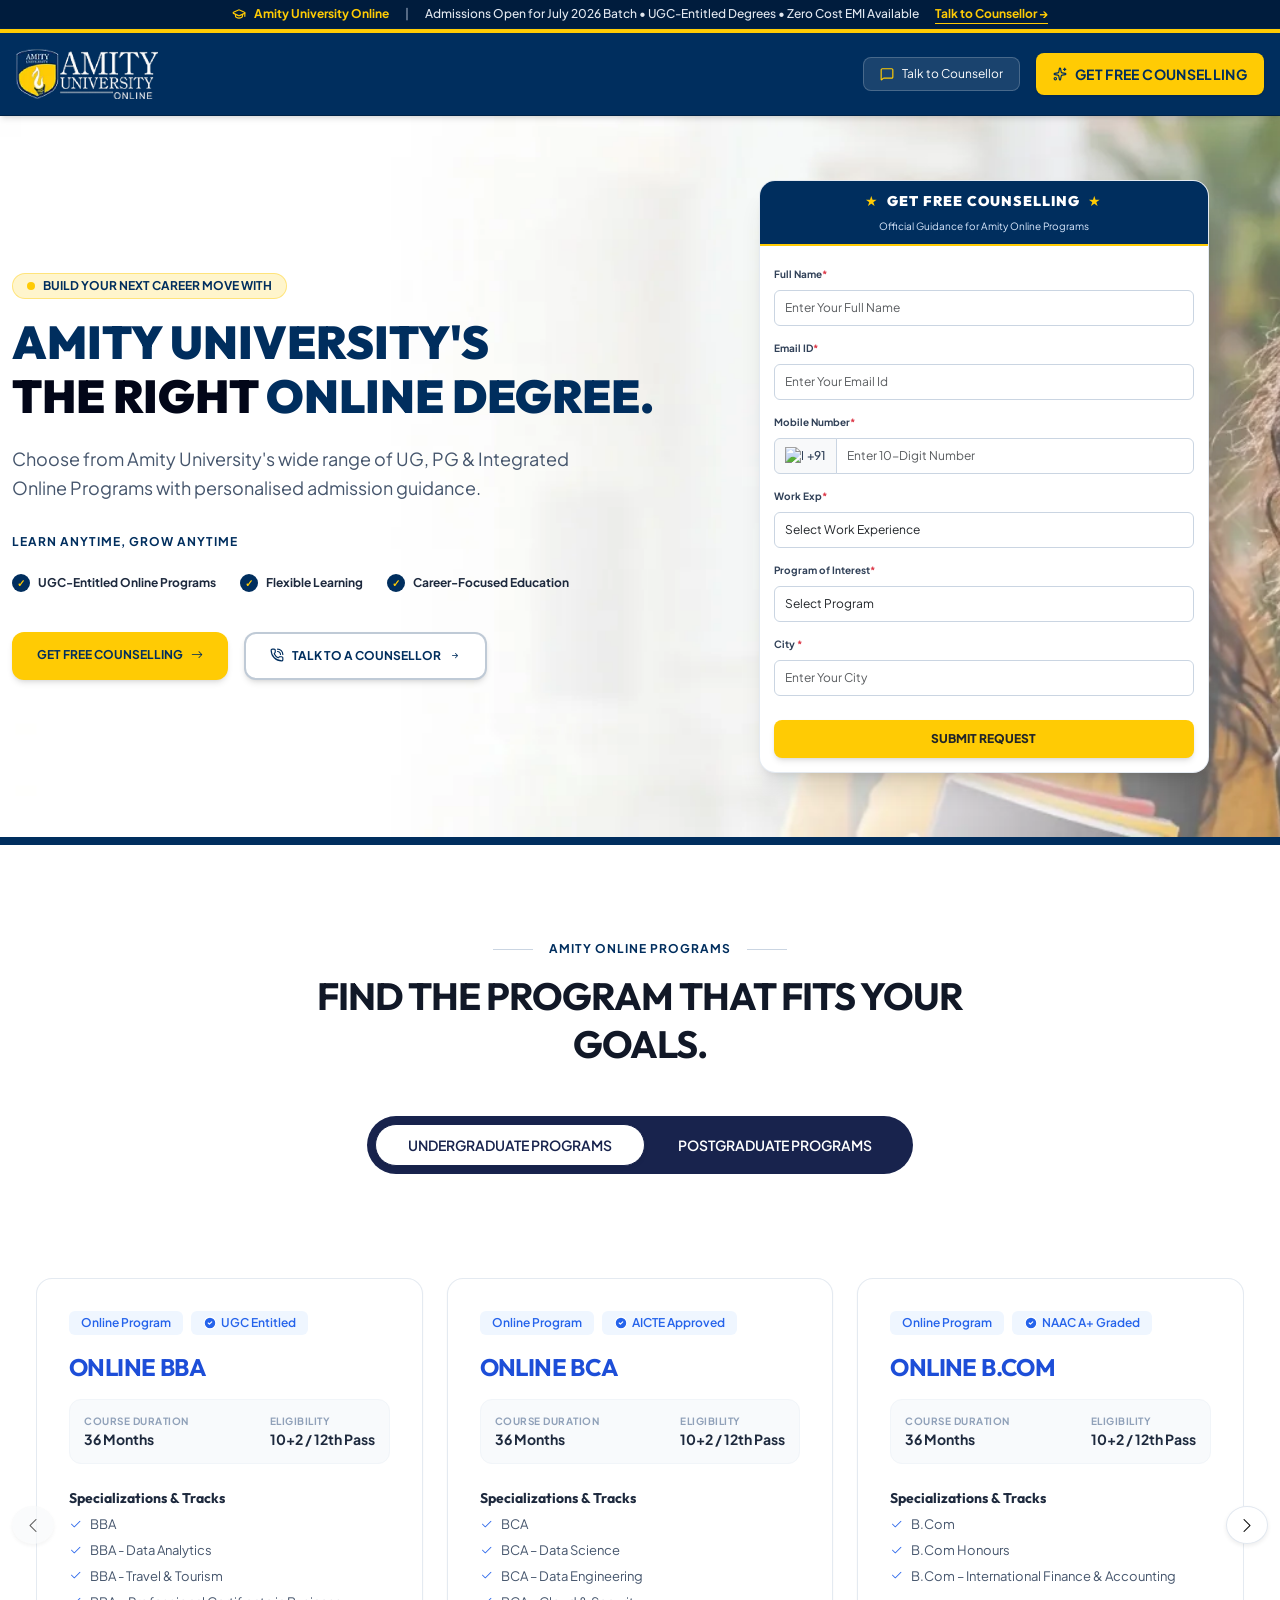
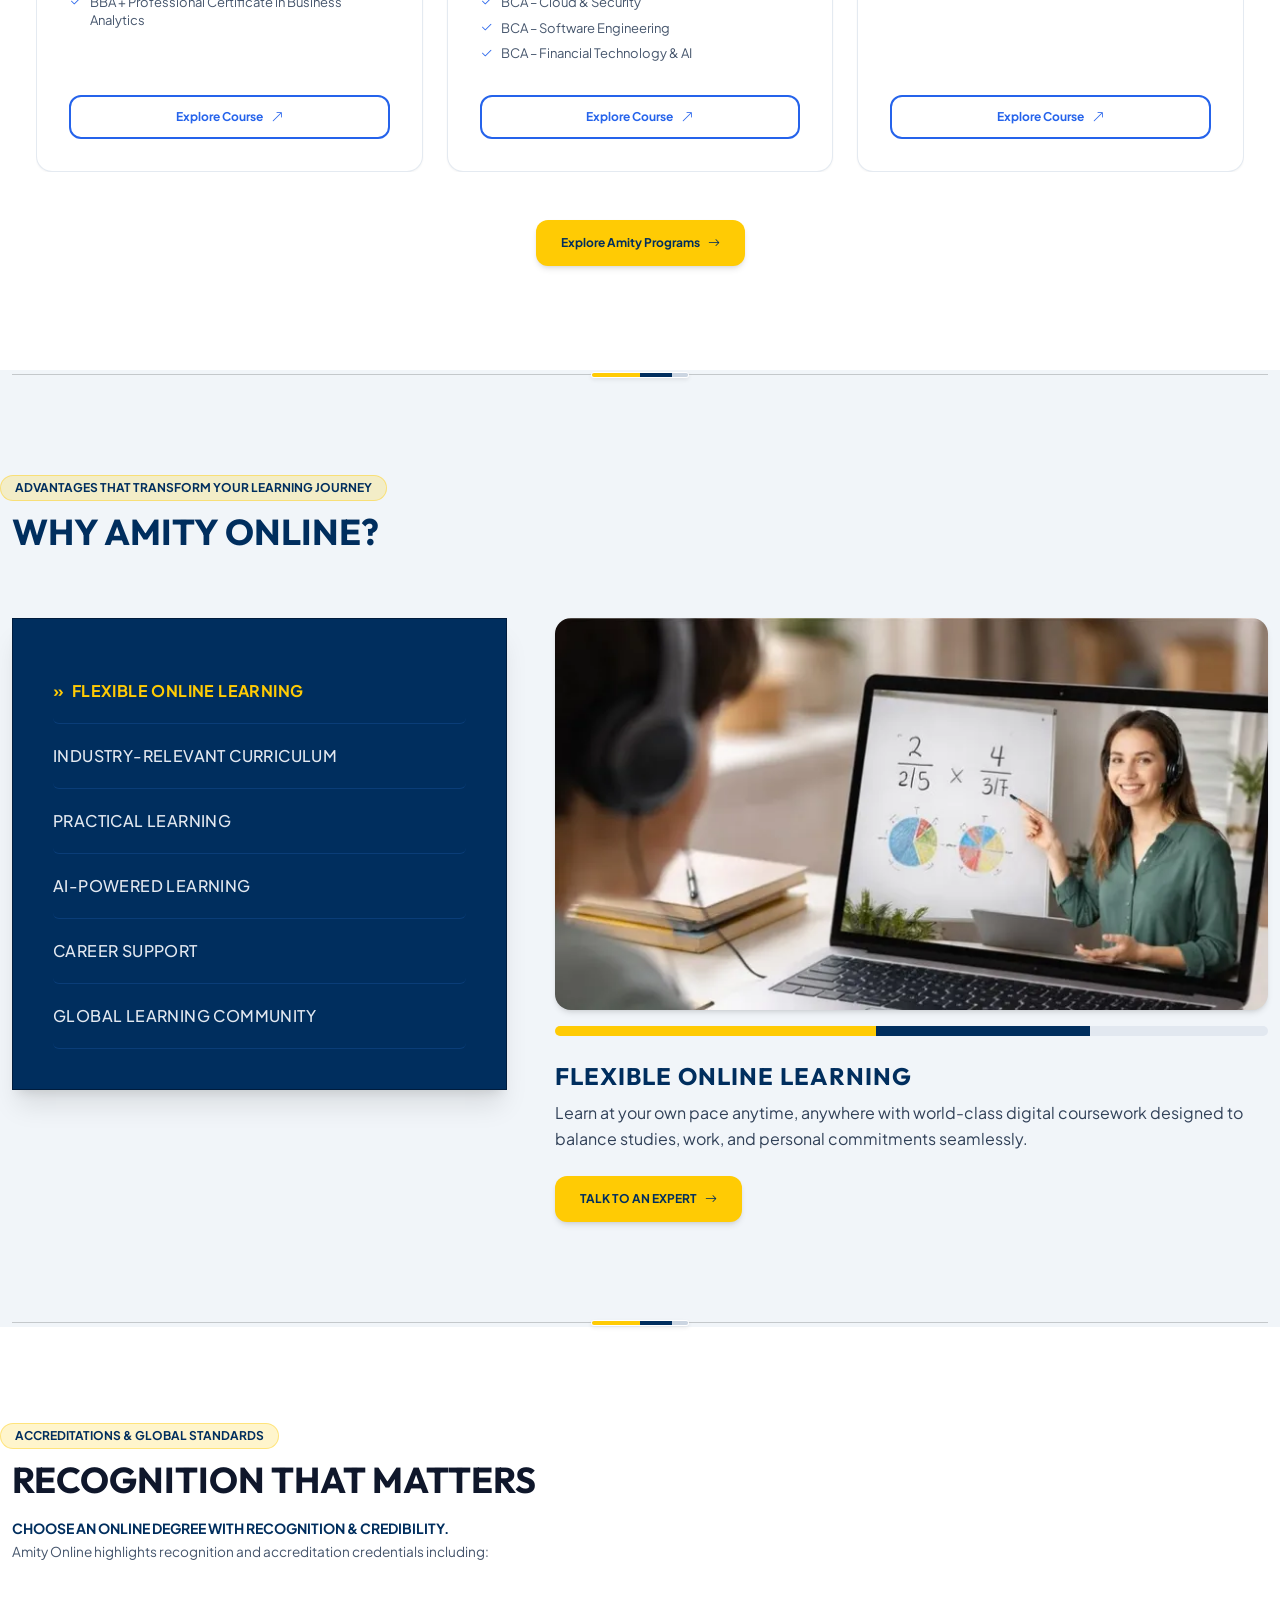
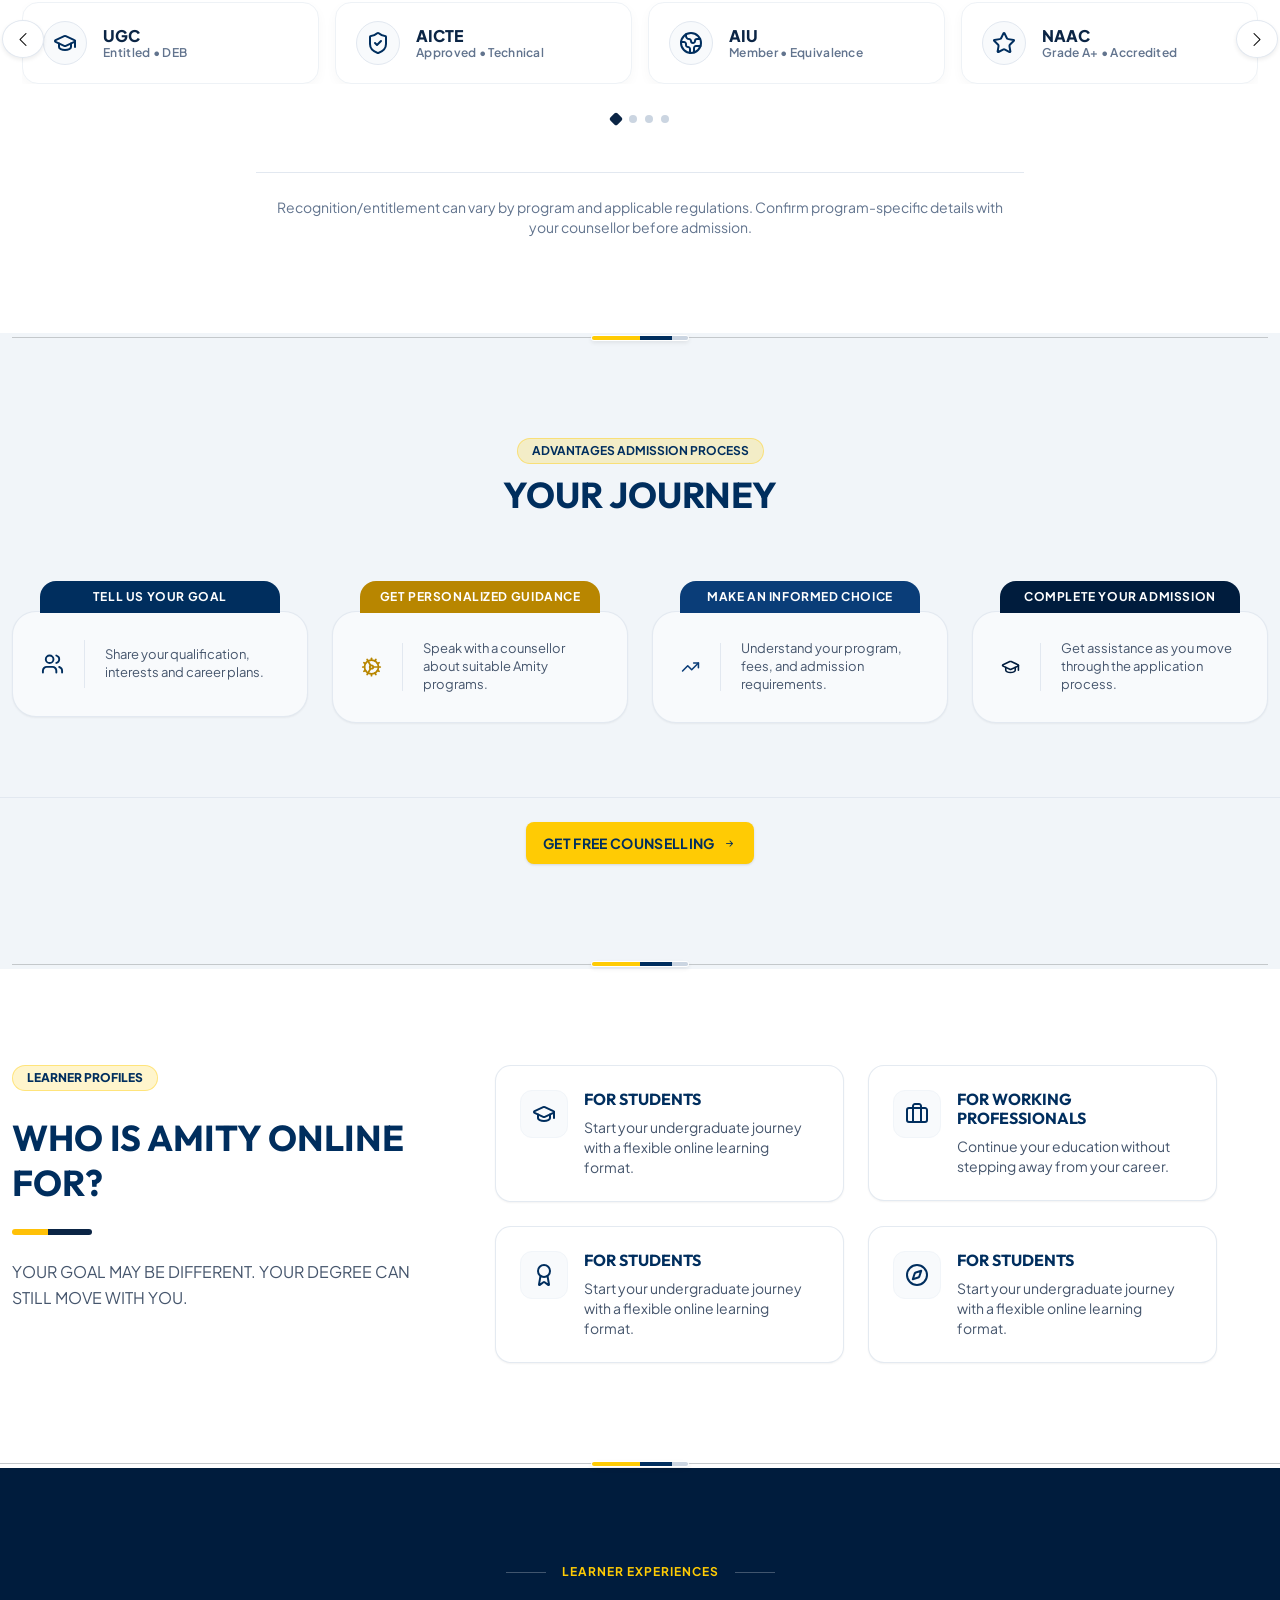
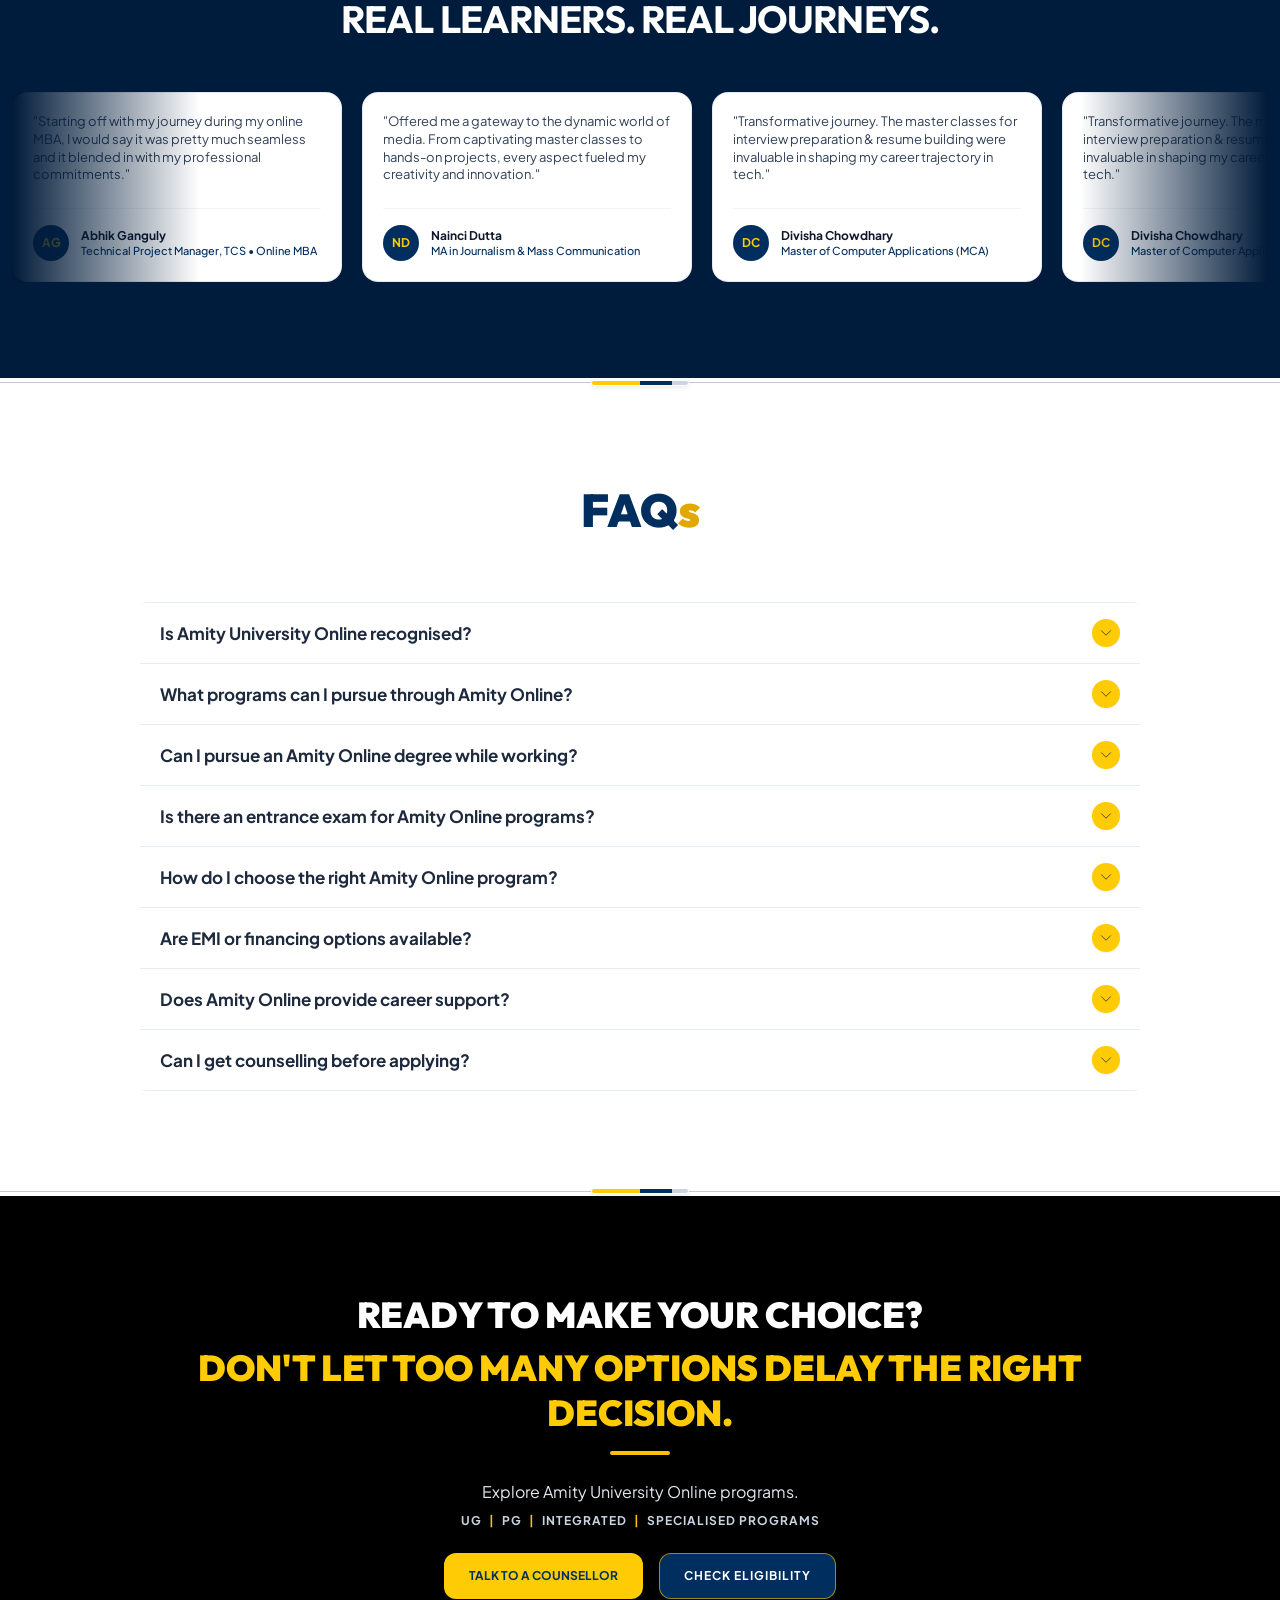
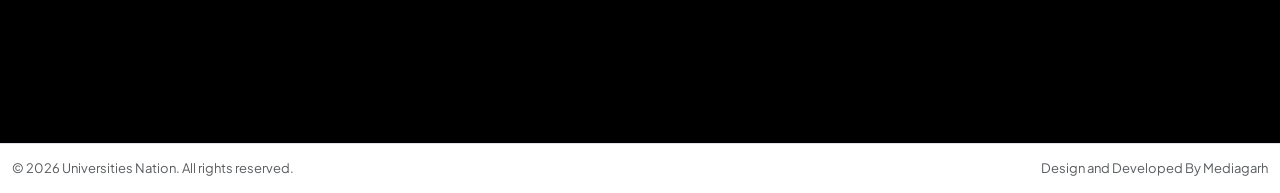
==== commit f094ab73: "text and program related updates" ====
--- a/index.html
+++ b/index.html
@@ -81,7 +81,7 @@
   <section>
     <div class="container-fluid hero-bg-img">
       <div class="container hero-container d-flex flex-column ">
-        <div class="row align-items-center">
+        <div class="row align-items-center g-4">
           <div class="col-12 col-md-7">
             <div class="d-flex flex-column gap-3">
               <span
@@ -131,7 +131,7 @@
                   class="btn btn-hero bg-seventh d-flex gap-2 text-tertiary fw-bold text-center topbar-text w-md-full justify-content-center">GET
                   FREE COUNSELLING<i class="bi bi-arrow-right flex-shrink-0"></i></a>
                 <a href="tel:9711849719"
-                  class="btn btn-hero bg-white d-flex gap-2 text-tertiary fw-bold text-center topbar-text btn-hero-call w-md-full justify-content-center"><img
+                  class="btn btn-hero bg-white d-flex gap-2 text-tertiary fw-bold text-center topbar-text btn-hero-call w-md-full justify-content-center text-uppercase"><img
                     src="./images/Icon (3).svg" height="14" width="14" class="flex-shrink-0" alt="" />Talk to a
                   Counsellor<i class="bi bi-arrow-right-short flex-shrink-0"></i></a>
               </div>
@@ -268,7 +268,7 @@
 
               <!-- UG Card 1 -->
               <div class="swiper-slide ug-card">
-                <div class="card card-program-orange h-100 text-start">
+                <div class="card card-program bg-white h-100 text-start">
                   <div class="d-flex gap-2 mb-3">
                     <span class="badge-program fw-semibold">Online Program</span>
                     <span class="badge-program fw-semibold d-flex align-items-center gap-1">
@@ -276,7 +276,7 @@
                       Entitled
                     </span>
                   </div>
-                  <h3 class="font-Outfit text-orange text-uppercase program-head mb-3 font-900">Online BBA</h3>
+                  <h3 class="font-Outfit text-twenth text-uppercase program-head mb-3 fw-bold">Online BBA</h3>
                   <div class="mb-4 d-flex justify-content-between card-info font-plus-jakarta">
                     <div>
                       <div class="card-info-text text-uppercase fw-bold">Course Duration</div>
@@ -418,7 +418,7 @@
                 </div>
               </div>
               <div class="swiper-slide ug-card">
-                <div class="card card-program-orange h-100 text-start">
+                <div class="card-program bg-white h-100 text-start">
                   <div class="d-flex gap-2 mb-3">
                     <span class="badge-program fw-semibold">Online Program</span>
                     <span class="badge-program fw-semibold d-flex align-items-center gap-1">
@@ -427,7 +427,7 @@
                       Fast-Track
                     </span>
                   </div>
-                  <h3 class="font-Outfit text-orange text-uppercase program-head mb-3 font-900">Integrated Programs</h3>
+                  <h3 class="font-Outfit text-twenth text-uppercase program-head mb-3 fw-bold">Integrated Programs</h3>
                   <div class="mb-4 d-flex justify-content-between card-info font-plus-jakarta">
                     <div>
                       <div class="card-info-text text-uppercase fw-bold">Course Duration</div>
@@ -455,7 +455,7 @@
               </div>
               <!-- PG Card 1 -->
               <div class="swiper-slide pg-card">
-                <div class="card card-program-orange h-100 text-start">
+                <div class="card-program bg-white h-100 text-start">
                   <div class="d-flex gap-2 mb-3">
                     <span class="badge-program fw-semibold">Online Program</span>
                     <span class="badge-program fw-semibold d-flex align-items-center gap-1">
@@ -463,7 +463,7 @@
                       Top 50
                     </span>
                   </div>
-                  <h3 class="font-Outfit text-orange text-uppercase program-head mb-3 font-900">Online MBA</h3>
+                  <h3 class="font-Outfit text-twenth text-uppercase program-head mb-3 fw-bold">Online MBA</h3>
                   <div class="mb-4 d-flex justify-content-between card-info font-plus-jakarta">
                     <div>
                       <div class="card-info-text text-uppercase fw-bold">Course Duration</div>
@@ -660,8 +660,8 @@
         <!-- Bottom CTA -->
         <div class="mt-5">
           <a href="#admission-form" class=" btn btn-hero bg-seventh d-inline-flex gap-2 text-tertiary fw-bold text-center topbar-text w-md-full
-            justify-content-center mb-2">[Explore
-            Amity Programs] <i class="bi bi-arrow-right"></i></a>
+            justify-content-center mb-2">Explore
+            Amity Programs <i class="bi bi-arrow-right"></i></a>
           <!-- <p class="program-para font-plus-jakarta text-center">Compare eligibility, syllabus, semester fees, and
             scholarships with an
             official
@@ -744,8 +744,8 @@
                   studies, work, and personal commitments seamlessly.
                 </p>
                 <a href="#admission-form"
-                  class="btn btn-hero bg-seventh d-inline-flex gap-2 text-tertiary fw-bold text-center topbar-text w-md-full justify-content-center">[TALK
-                  TO AN EXPERT] <i class="bi bi-arrow-right"></i></a>
+                  class="btn btn-hero bg-seventh d-inline-flex gap-2 text-tertiary fw-bold text-center topbar-text w-md-full justify-content-center">TALK
+                  TO AN EXPERT <i class="bi bi-arrow-right"></i></a>
                 </a>
               </div>
               <div class="tab-pane fade show" id="tab-curriculum" role="tabpanel">
@@ -767,8 +767,8 @@
                   each learner to choose electives to their specific career needs.
                 </p>
                 <a href="#admission-form"
-                  class="btn btn-hero bg-seventh d-inline-flex gap-2 text-tertiary fw-bold text-center topbar-text w-md-full justify-content-center">[TALK
-                  TO AN EXPERT] <i class="bi bi-arrow-right"></i></a>
+                  class="btn btn-hero bg-seventh d-inline-flex gap-2 text-tertiary fw-bold text-center topbar-text w-md-full justify-content-center">TALK
+                  TO AN EXPERT <i class="bi bi-arrow-right"></i></a>
                 </a>
               </div>
               <div class="tab-pane fade show" id="tab-practical" role="tabpanel">
@@ -790,8 +790,8 @@
                   and actionable industry projects.
                 </p>
                 <a href="#admission-form"
-                  class="btn btn-hero bg-seventh d-inline-flex gap-2 text-tertiary fw-bold text-center topbar-text w-md-full justify-content-center">[TALK
-                  TO AN EXPERT] <i class="bi bi-arrow-right"></i></a>
+                  class="btn btn-hero bg-seventh d-inline-flex gap-2 text-tertiary fw-bold text-center topbar-text w-md-full justify-content-center">TALK
+                  TO AN EXPERT <i class="bi bi-arrow-right"></i></a>
                 </a>
               </div>
               <div class="tab-pane fade show" id="tab-ai" role="tabpanel">
@@ -813,8 +813,8 @@
                   assessments, and round-the-clock academic assistance.
                 </p>
                 <a href="#admission-form"
-                  class="btn btn-hero bg-seventh d-inline-flex gap-2 text-tertiary fw-bold text-center topbar-text w-md-full justify-content-center">[TALK
-                  TO AN EXPERT] <i class="bi bi-arrow-right"></i></a>
+                  class="btn btn-hero bg-seventh d-inline-flex gap-2 text-tertiary fw-bold text-center topbar-text w-md-full justify-content-center">TALK
+                  TO AN EXPERT <i class="bi bi-arrow-right"></i></a>
                 </a>
               </div>
               <div class="tab-pane fade show" id="tab-career" role="tabpanel">
@@ -835,8 +835,8 @@
                   masterclasses, and direct placement drives with 500+ top hiring partners.
                 </p>
                 <a href="#admission-form"
-                  class="btn btn-hero bg-seventh d-inline-flex gap-2 text-tertiary fw-bold text-center topbar-text w-md-full justify-content-center">[TALK
-                  TO AN EXPERT] <i class="bi bi-arrow-right"></i></a>
+                  class="btn btn-hero bg-seventh d-inline-flex gap-2 text-tertiary fw-bold text-center topbar-text w-md-full justify-content-center">TALK
+                  TO AN EXPERT <i class="bi bi-arrow-right"></i></a>
                 </a>
               </div>
               <div class="tab-pane fade show" id="tab-global" role="tabpanel">
@@ -858,8 +858,8 @@
                   spanning across 135+ countries.
                 </p>
                 <a href="#admission-form"
-                  class="btn btn-hero bg-seventh d-inline-flex gap-2 text-tertiary fw-bold text-center topbar-text w-md-full justify-content-center">[TALK
-                  TO AN EXPERT] <i class="bi bi-arrow-right"></i></a>
+                  class="btn btn-hero bg-seventh d-inline-flex gap-2 text-tertiary fw-bold text-center topbar-text w-md-full justify-content-center">TALK
+                  TO AN EXPERT <i class="bi bi-arrow-right"></i></a>
                 </a>
               </div>
             </div>
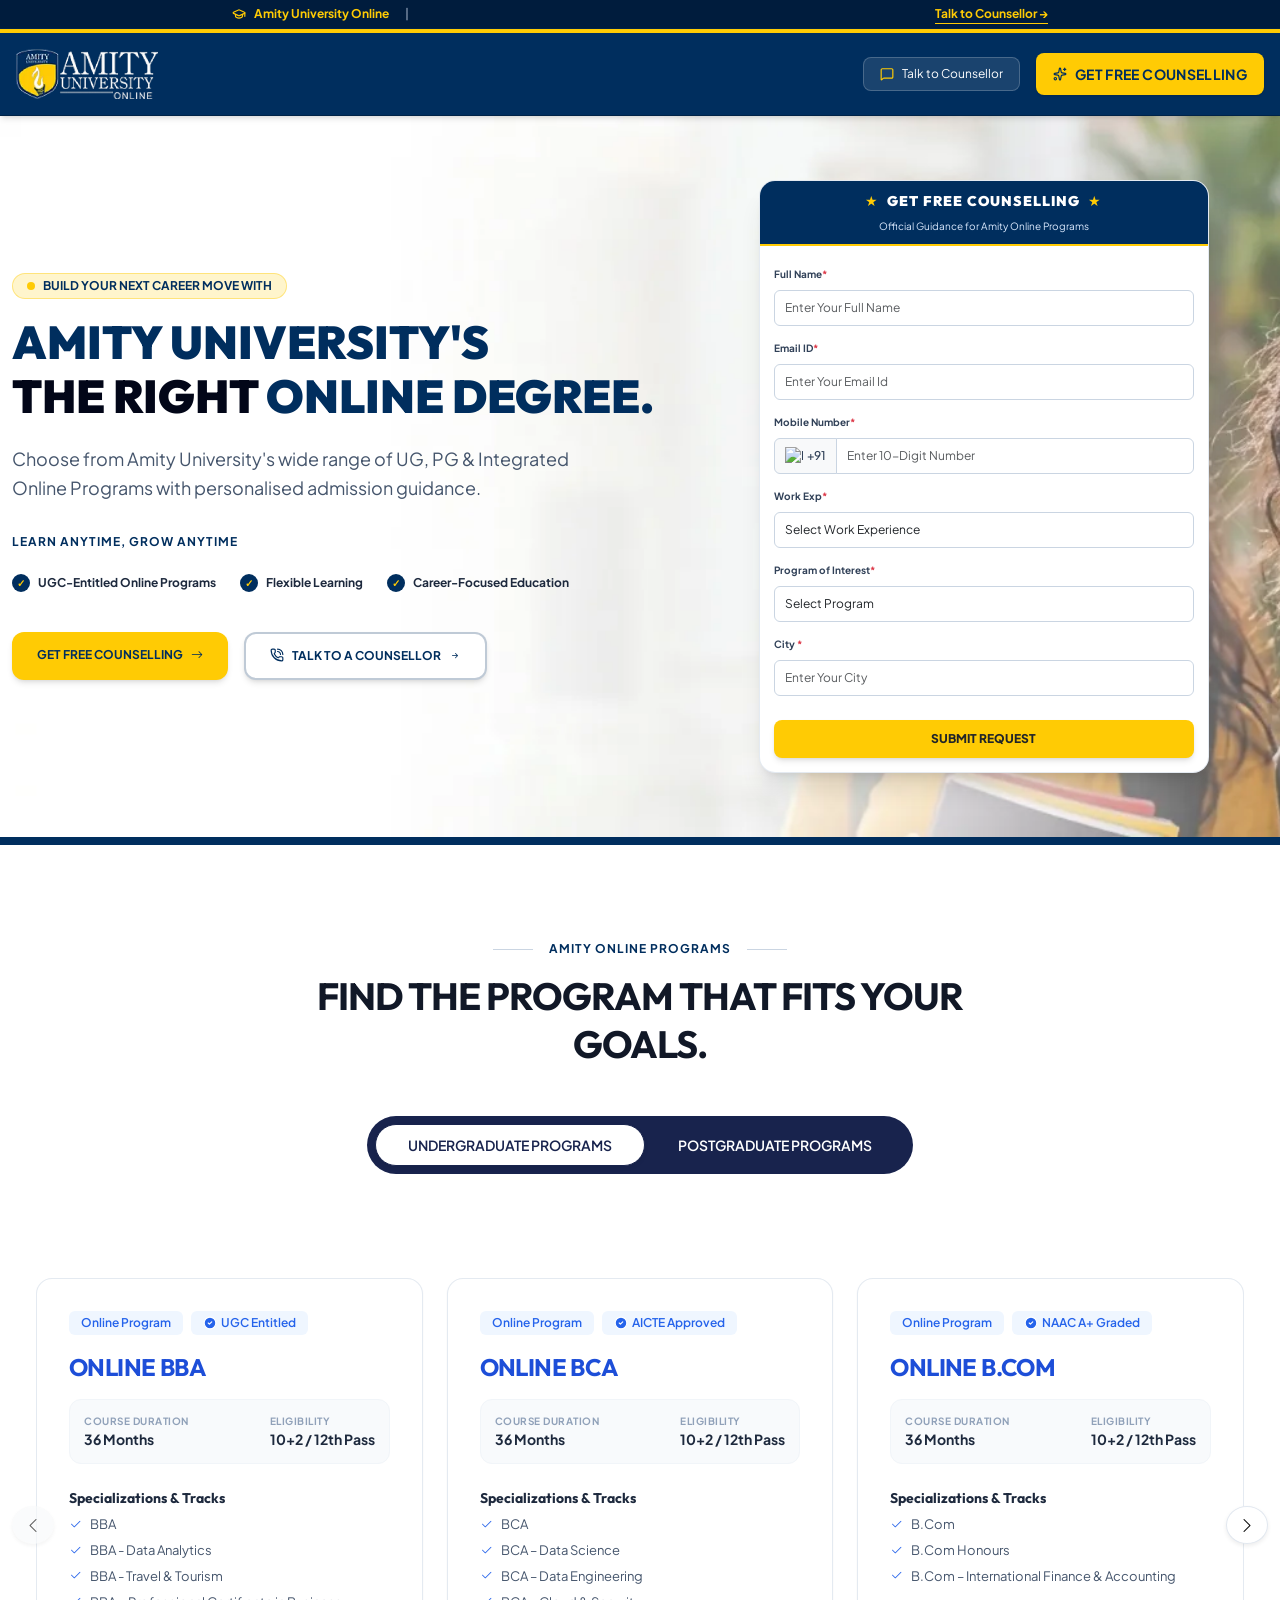
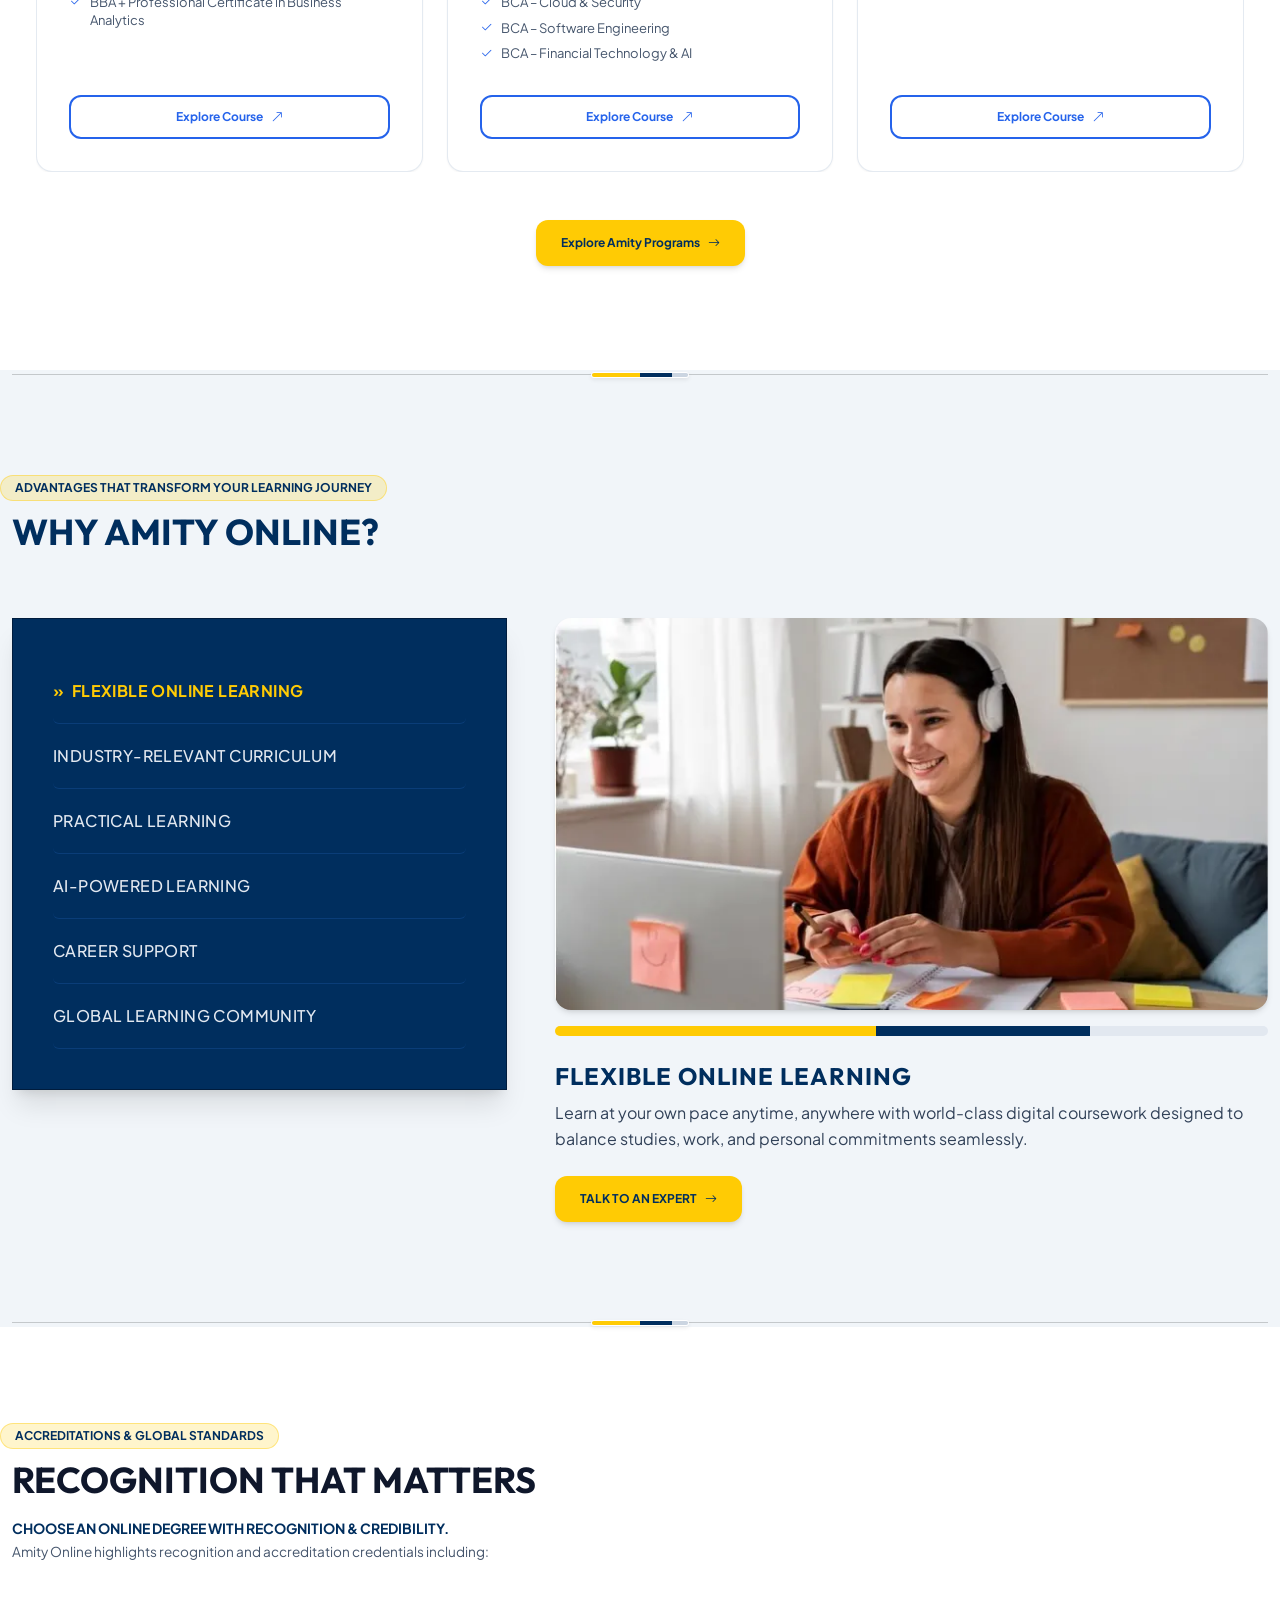
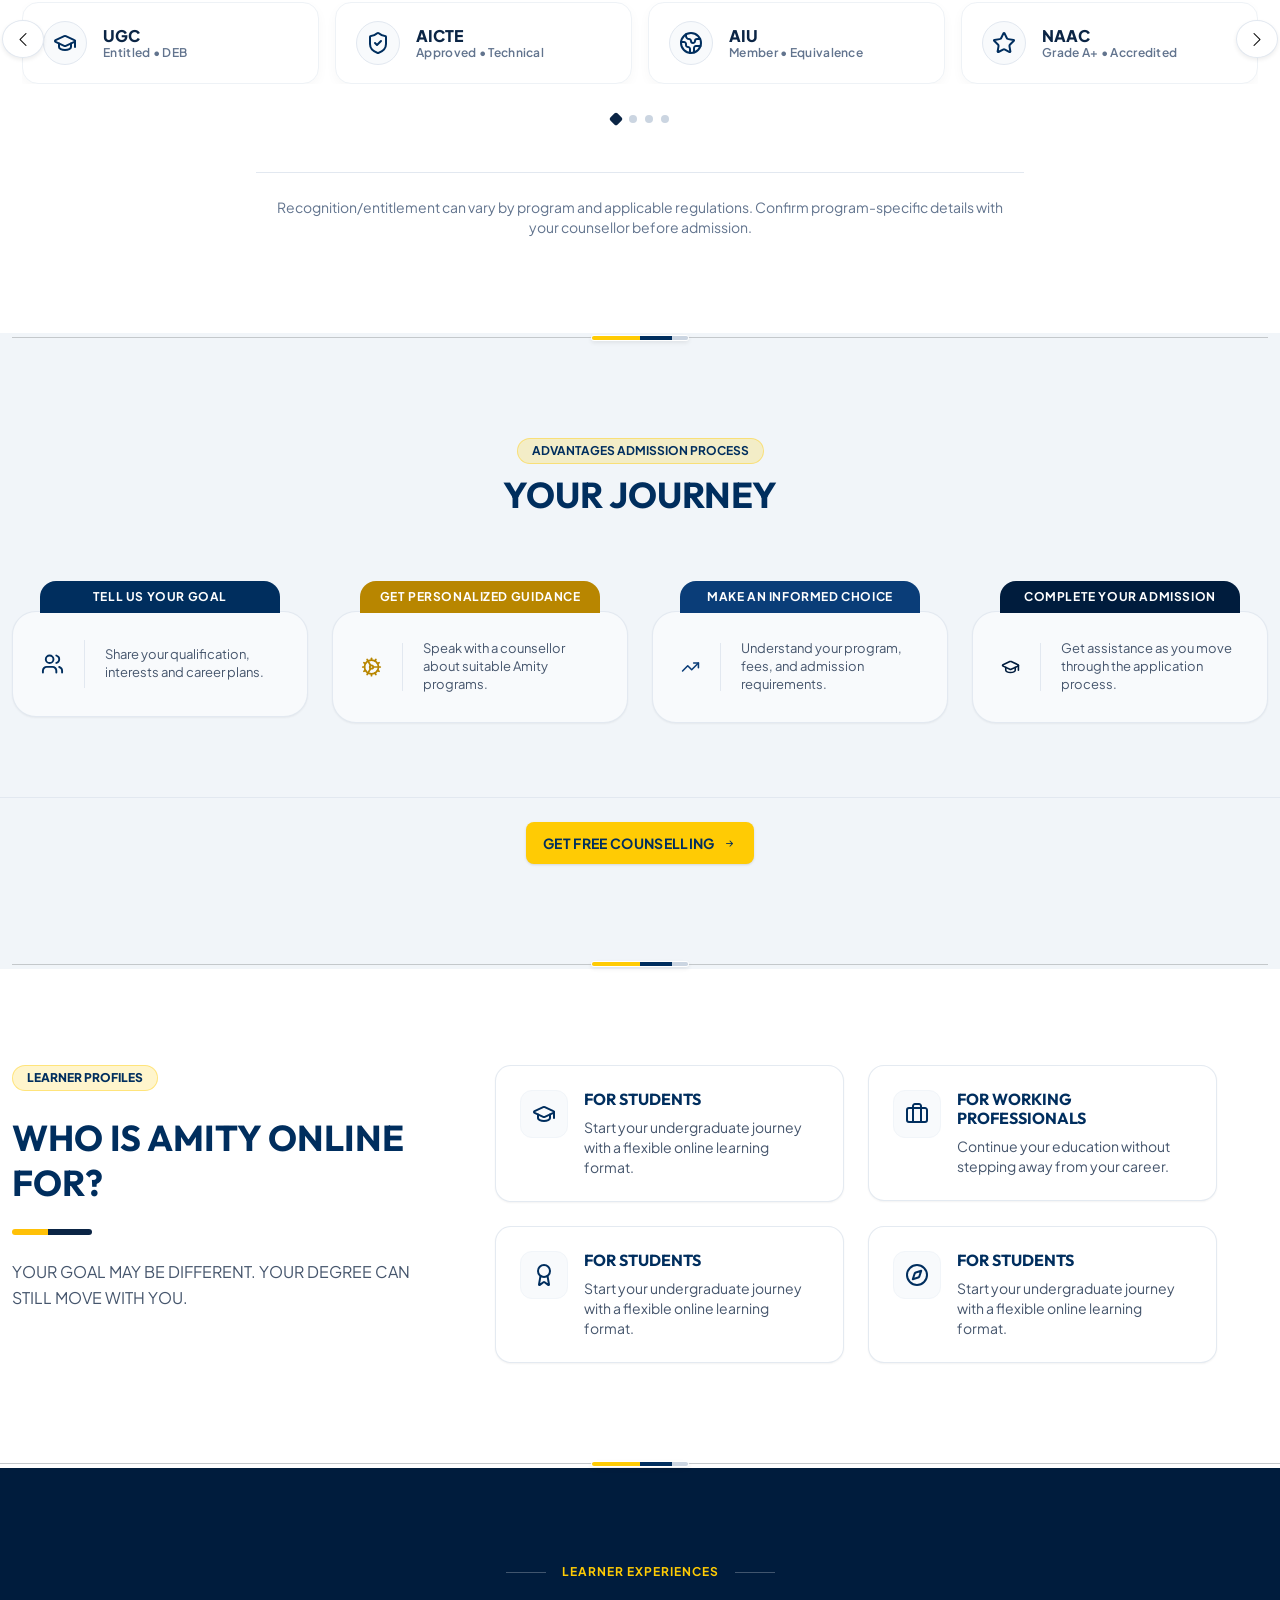
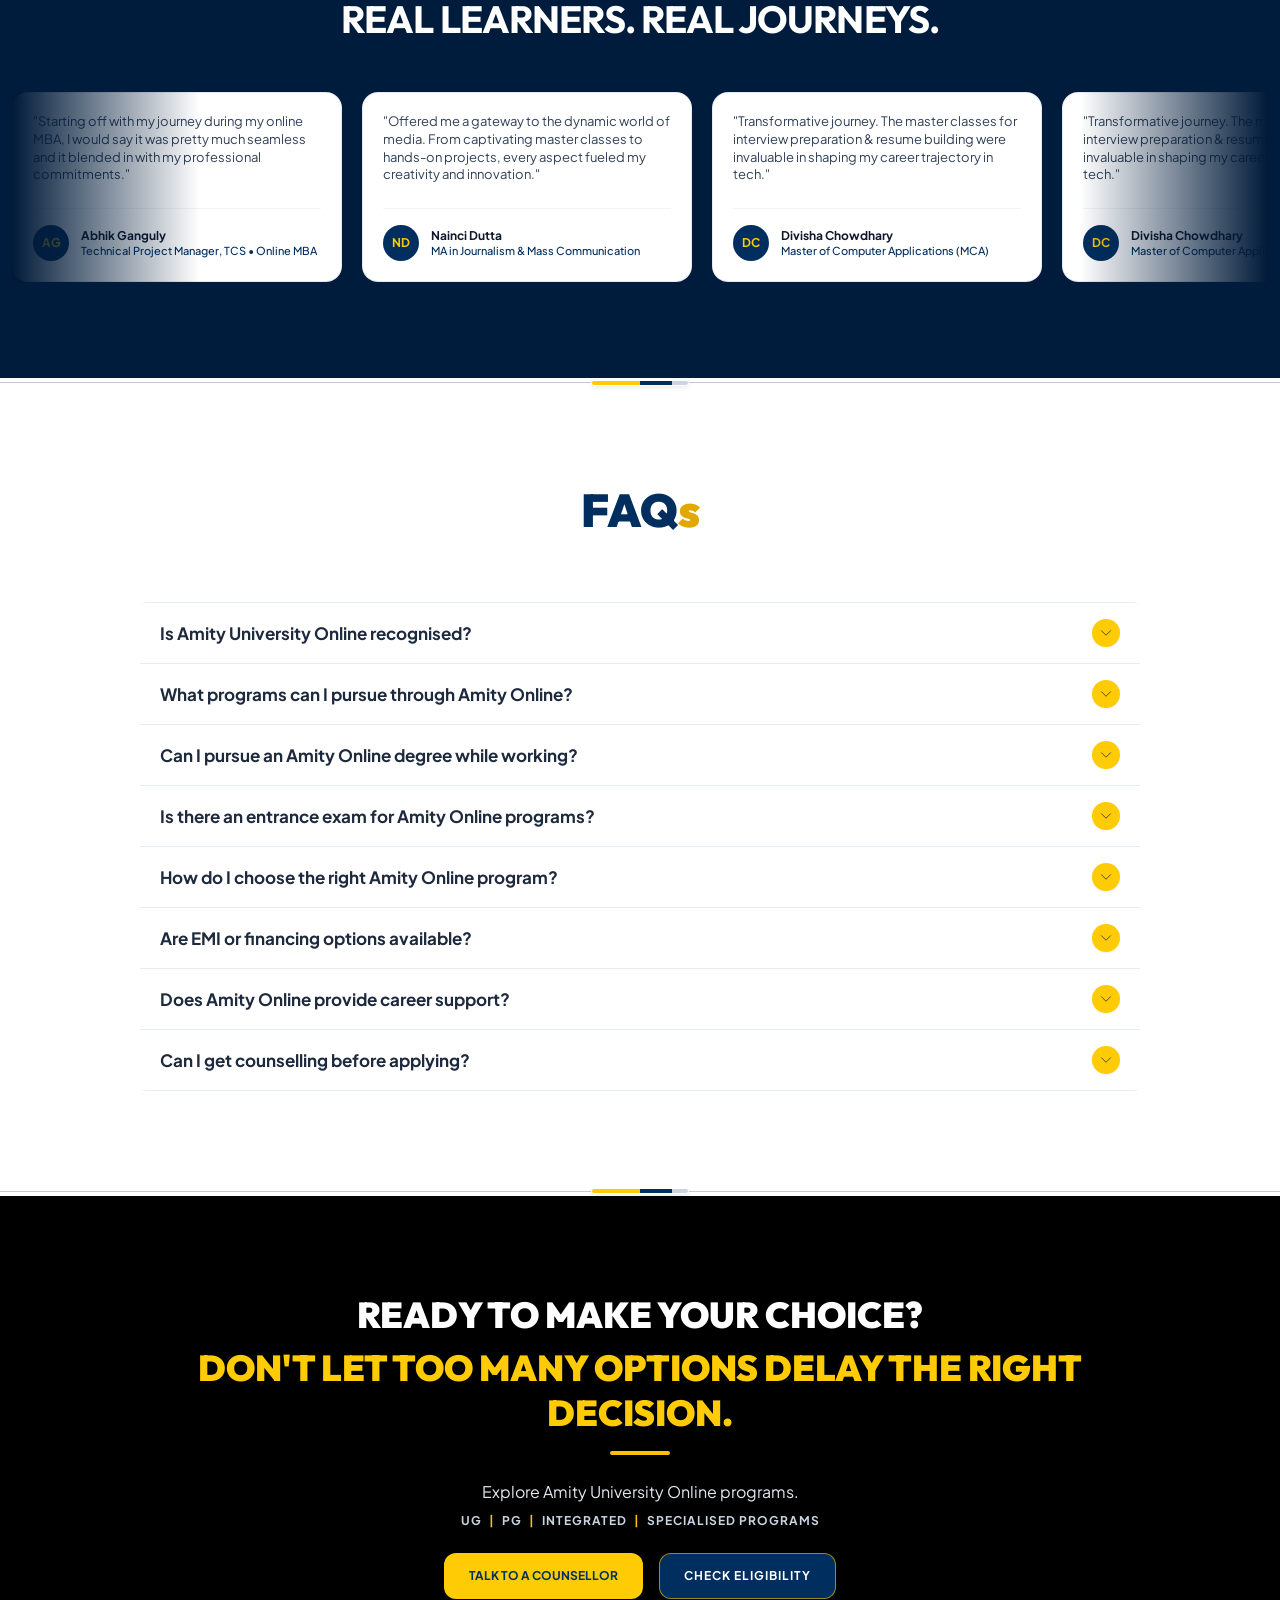
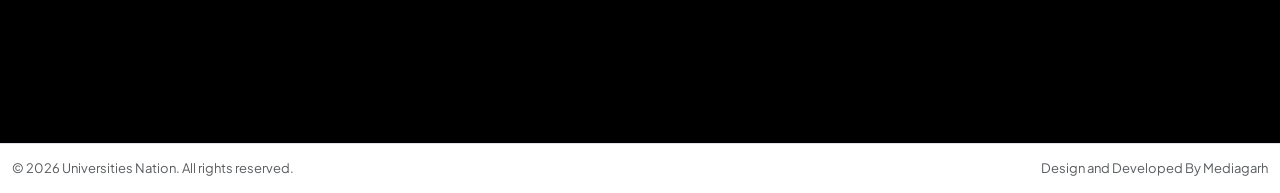
==== commit 5c72978f: "image changes" ====
--- a/index.html
+++ b/index.html
@@ -30,10 +30,10 @@
             width="14px" class="flex-shrink-0" alt="">Amity University Online
         </div>
         <span class="d-none d-md-block text-eighth">|</span>
-        <div class="text-secondary">Admissions Open for July 2026 Batch •
-          UGC-Entitled
-          Degrees • Zero
-          Cost EMI Available
+        <div class="marquee-wrapper">
+          <div class="marquee-content text-secondary fw-medium">
+            Admissions Open for July 2026 Batch &bull; UGC-Entitled Degrees &bull; Zero Cost EMI Available
+          </div>
         </div>
         <a href="tel:9711849719" class="fw-bold text-seventh topbar-button">Talk to Counsellor →</a>
       </div>
--- a/css/style.css
+++ b/css/style.css
@@ -1008,6 +1008,35 @@
   line-height: 16px;
 }
 
+.marquee-wrapper {
+  overflow: hidden;
+  white-space: nowrap;
+  background: transparent;
+}
+
+/* Marquee Content Animation */
+.marquee-content {
+  display: inline-block;
+  padding-left: 100%;
+  animation: marquee-scroll 20s linear infinite;
+}
+
+/* Smooth Scrolling Keyframes */
+@keyframes marquee-scroll {
+  0% {
+    transform: translateX(0);
+  }
+
+  100% {
+    transform: translateX(-100%);
+  }
+}
+
+/* Hover to Pause (Optional & UX Friendly) */
+.marquee-wrapper:hover .marquee-content {
+  animation-play-state: paused;
+}
+
 @media (max-width:768px) {
 
   .w-md-full {
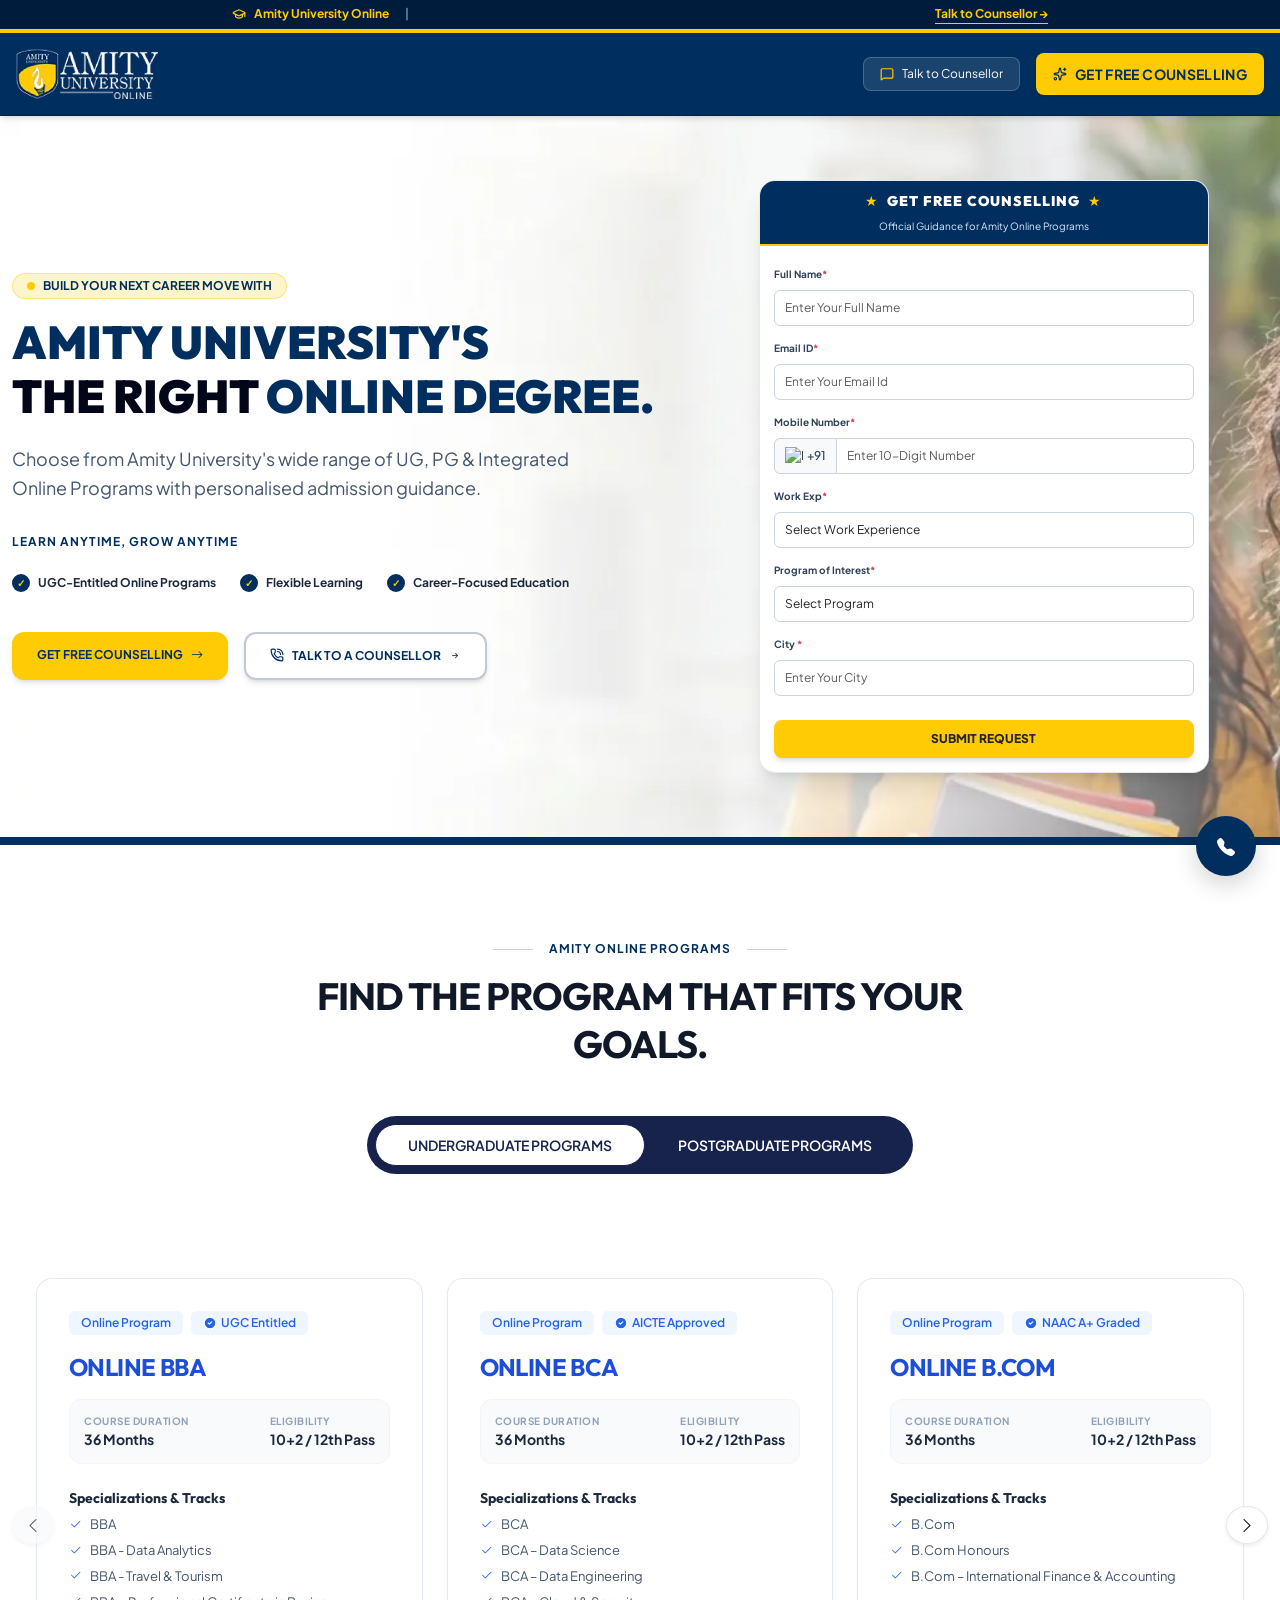
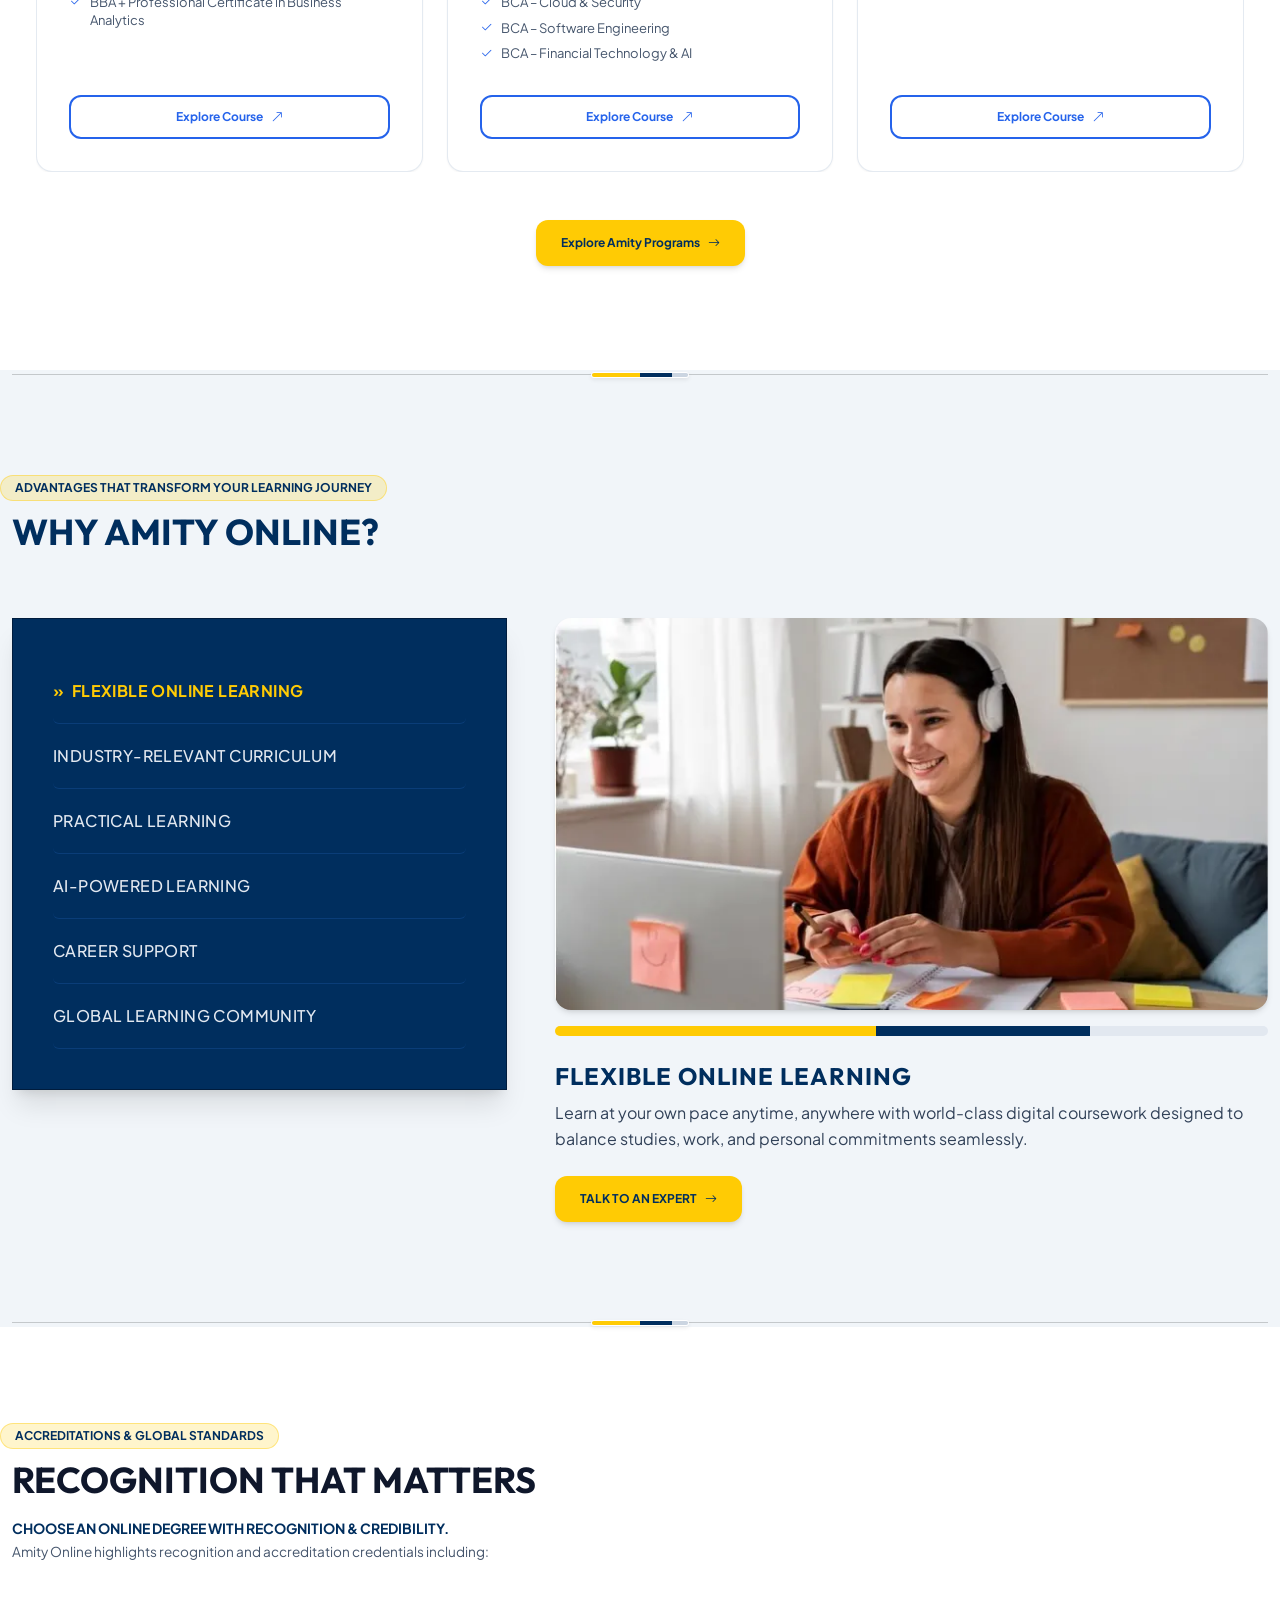
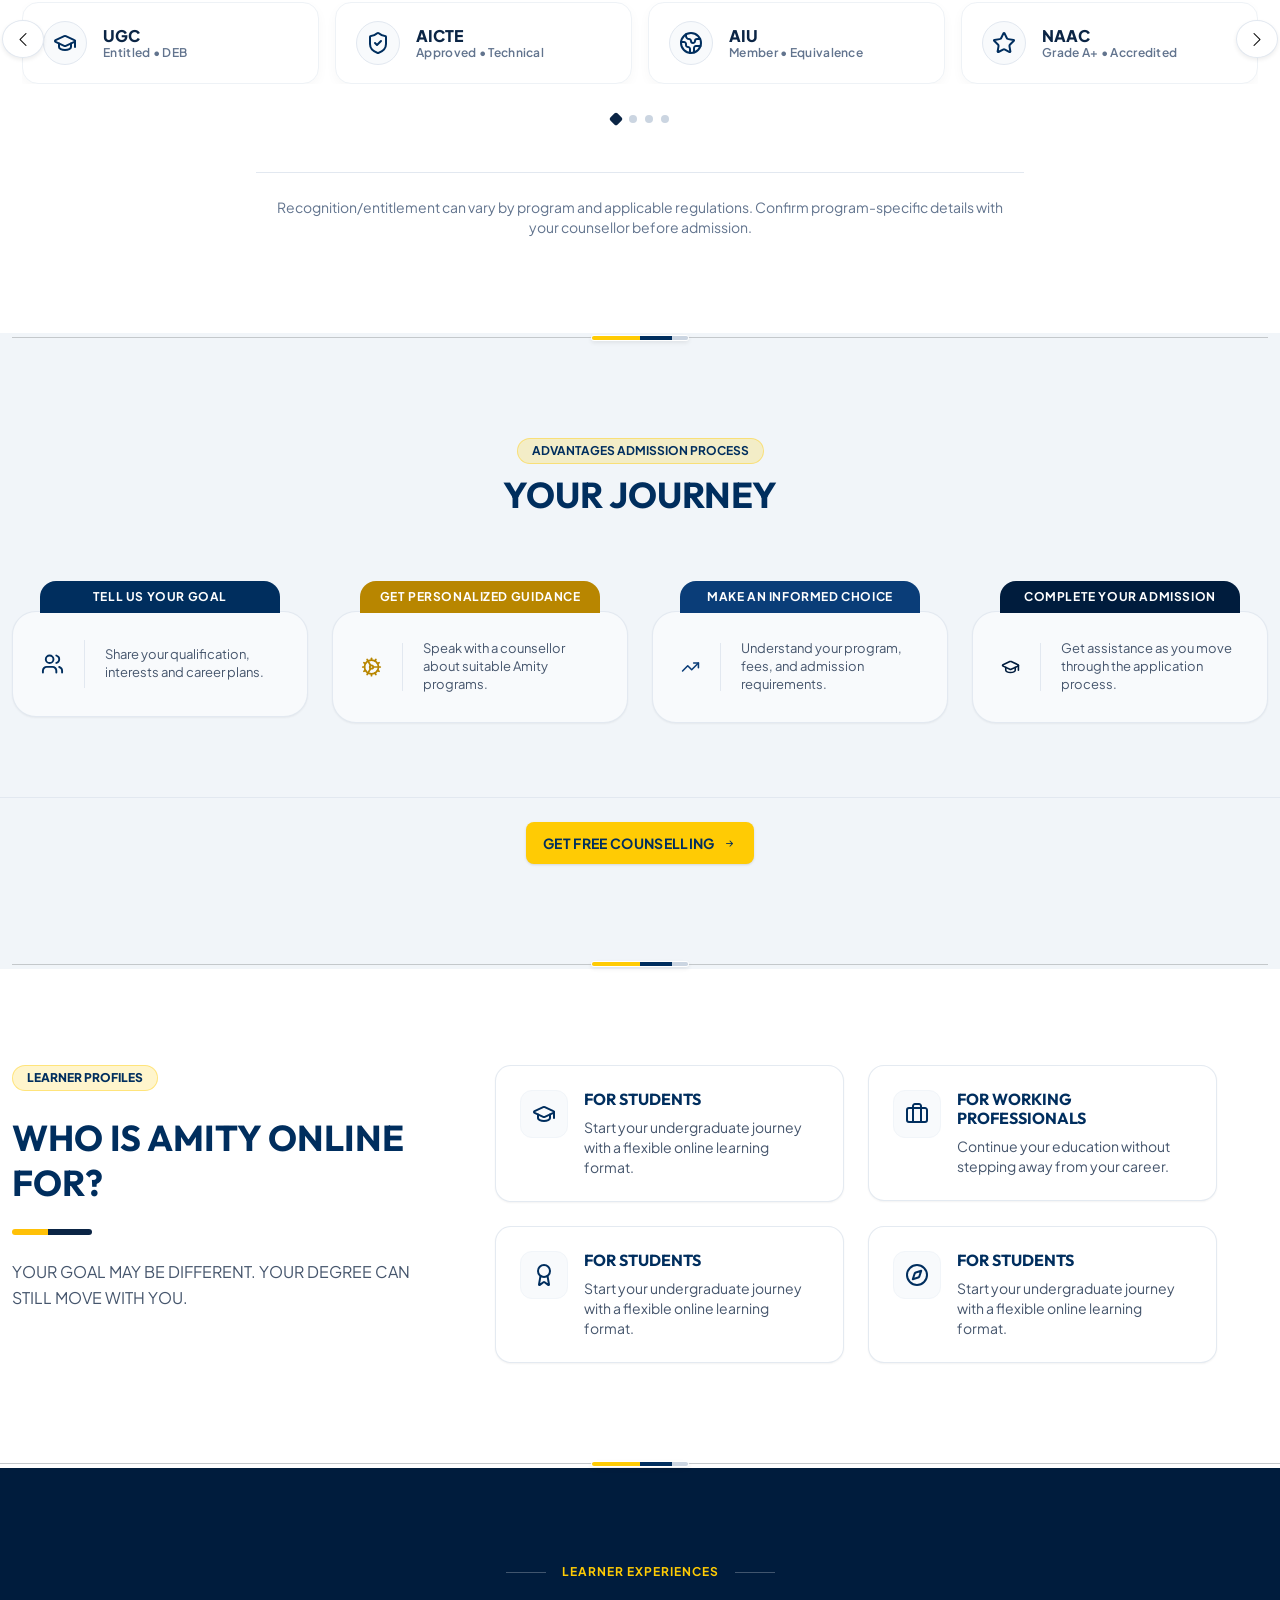
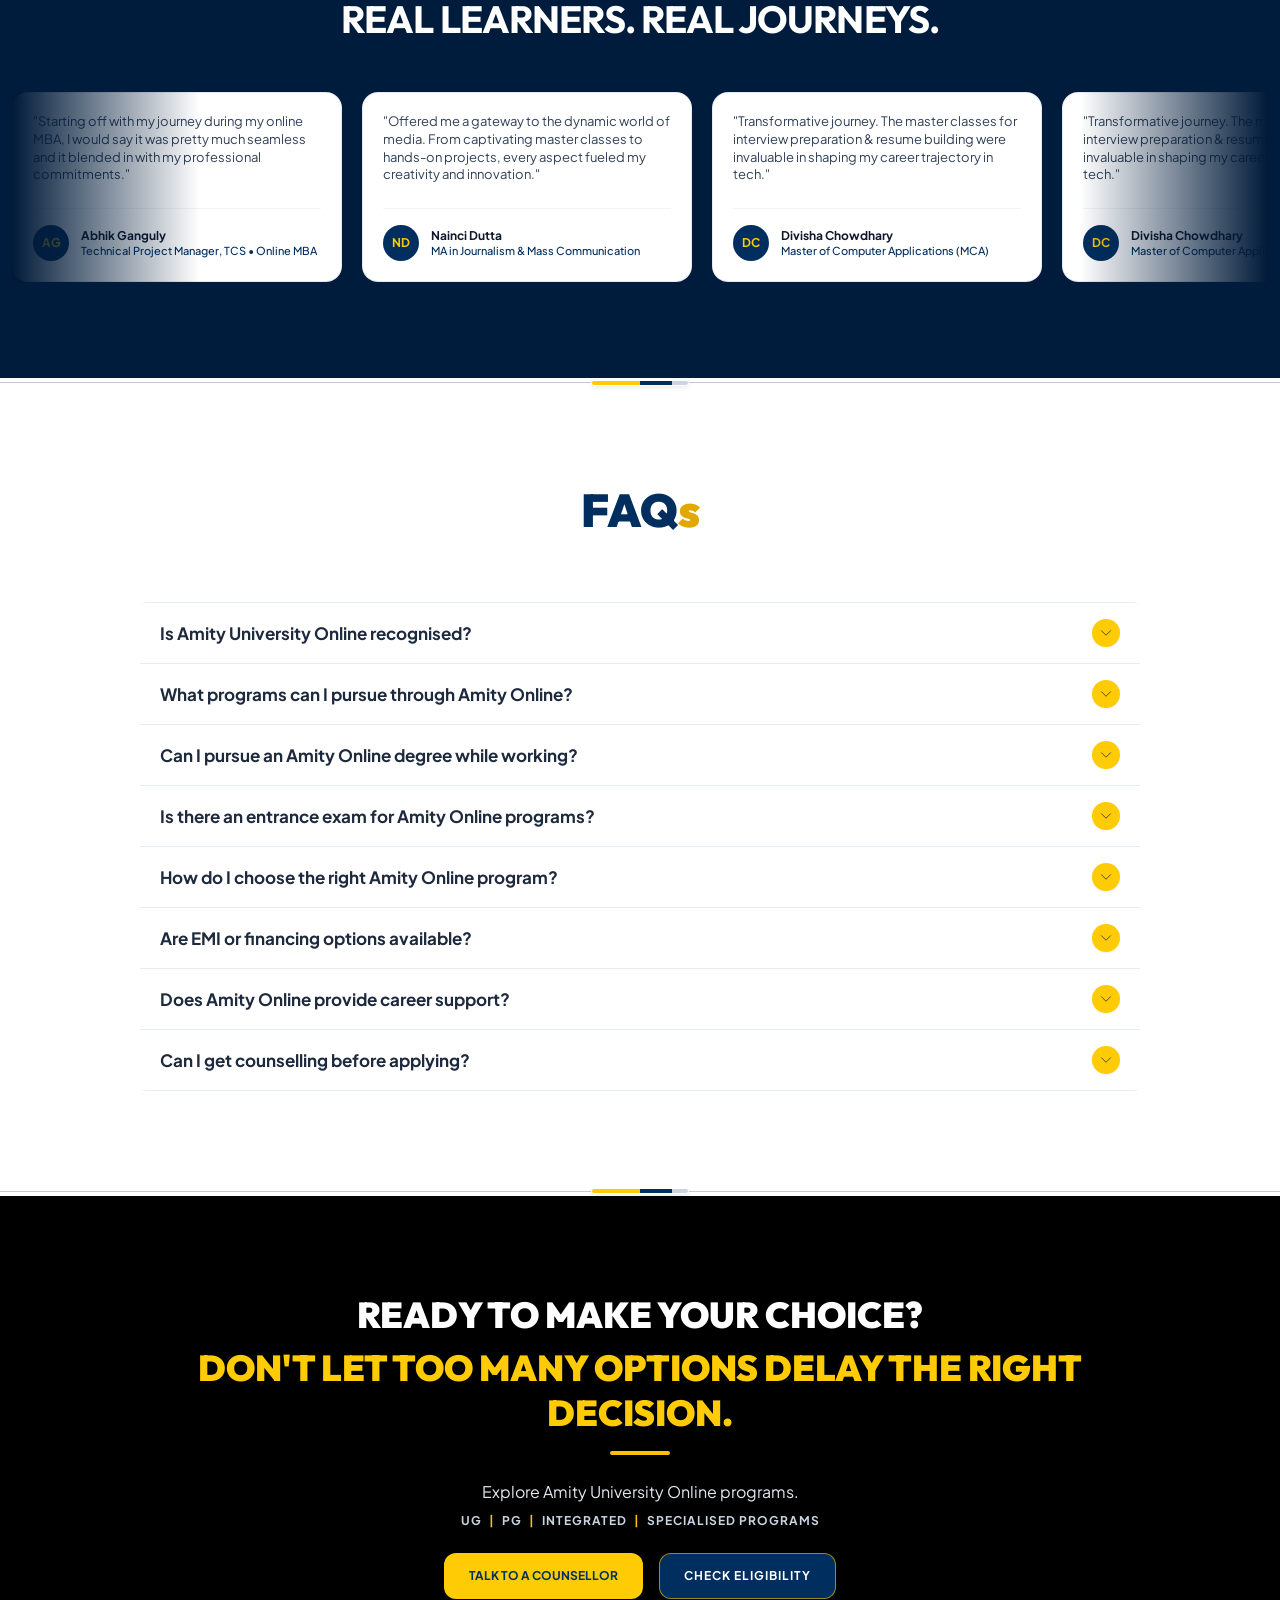
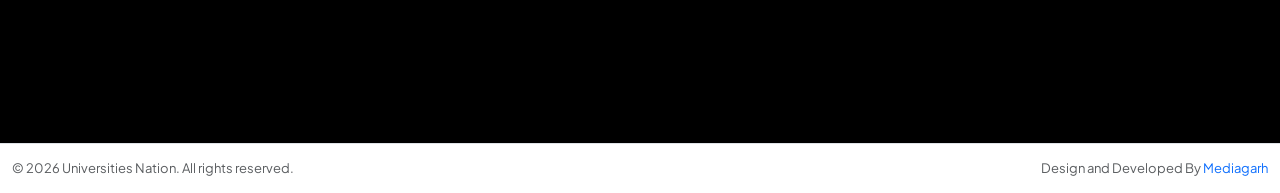
==== commit f479fee2: "sticky call button" ====
--- a/index.html
+++ b/index.html
@@ -61,7 +61,7 @@
             <span>Talk to Counsellor</span>
           </a>
           <a href="tel:9711849719"
-            class="btn btn-counselllor-mobile fw-bold text-tertiary font-plus-jakarta topbar-text d-flex d-md-none align-items-center justify-content-center text-center gap-1 gap-sm-2 px-2 px-sm-3">
+            class="text-uppercase btn btn-counselllor-mobile fw-bold text-tertiary font-plus-jakarta topbar-text d-flex d-md-none align-items-center justify-content-center text-center gap-1 gap-sm-2 px-2 px-sm-3">
             <i class="bi bi-telephone"></i>
             <span>Talk to Counsellor</span>
           </a>
@@ -77,6 +77,10 @@
       </div>
     </div>
   </nav>
+  <!-- Floating / Sticky Call Button -->
+  <a href="tel:+919876543210" class="sticky-call-btn d-md-flex d-none" aria-label="Call Us">
+    <i class="bi bi-telephone-fill"></i>
+  </a>
   <!-- Hero -->
   <section>
     <div class="container-fluid hero-bg-img">
@@ -1558,7 +1562,7 @@
         © 2026 Universities Nation. All rights reserved.
       </div>
       <div>
-        Design and Developed By Mediagarh
+        Design and Developed By <a href="https://mediagarh.com/" target="_blank" rel="noopener noreferrer">Mediagarh</a>
       </div>
     </div>
   </div>
--- a/css/style.css
+++ b/css/style.css
@@ -295,7 +295,7 @@
   background-color: rgba(0, 46, 94, 0.05);
   color: #002E5E;
   border-radius: 8px;
-  padding: 10px 18px;
+  padding: 14px 18px;
   gap: 6px;
   font-size: 14px;
   line-height: 20px;
@@ -1037,6 +1037,55 @@
   animation-play-state: paused;
 }
 
+/* Desktop / Universal Floating Button (Bottom-Right) */
+.sticky-call-btn {
+  position: fixed;
+  bottom: 24px;
+  right: 24px;
+  z-index: 9999;
+  height: 60px;
+  width: 60px;
+  background-color: var(--tertiary-color, #002e5e);
+  color: #ffffff;
+  display: inline-flex;
+  align-items: center;
+  justify-content: center;
+  gap: 10px;
+  padding: 14px;
+  border-radius: 50px;
+  font-family: 'Plus Jakarta Sans', sans-serif;
+  font-size: 15px;
+  font-weight: 600;
+  text-decoration: none;
+  box-shadow: 0 8px 25px rgba(0, 0, 0, 0.18);
+  transition: all 0.35s ease;
+}
+
+.sticky-call-btn i {
+  font-size: 18px;
+}
+
+.sticky-call-btn:hover {
+  background-color: var(--tertiary-color, #002e5e);
+  color: #ffffff;
+  box-shadow: 0 12px 30px rgba(0, 0, 0, 0.25);
+}
+
+/* Mobile Responsive Styling (Bottom Sticky Full/Bar) */
+@media (max-width: 767px) {
+  .sticky-call-btn {
+    bottom: 0;
+    right: 0;
+    left: 0;
+    width: 100%;
+    border-radius: 0;
+    padding: 14px 16px;
+    font-size: 16px;
+    justify-content: center;
+    box-shadow: 0 -4px 20px rgba(0, 0, 0, 0.15);
+  }
+}
+
 @media (max-width:768px) {
 
   .w-md-full {
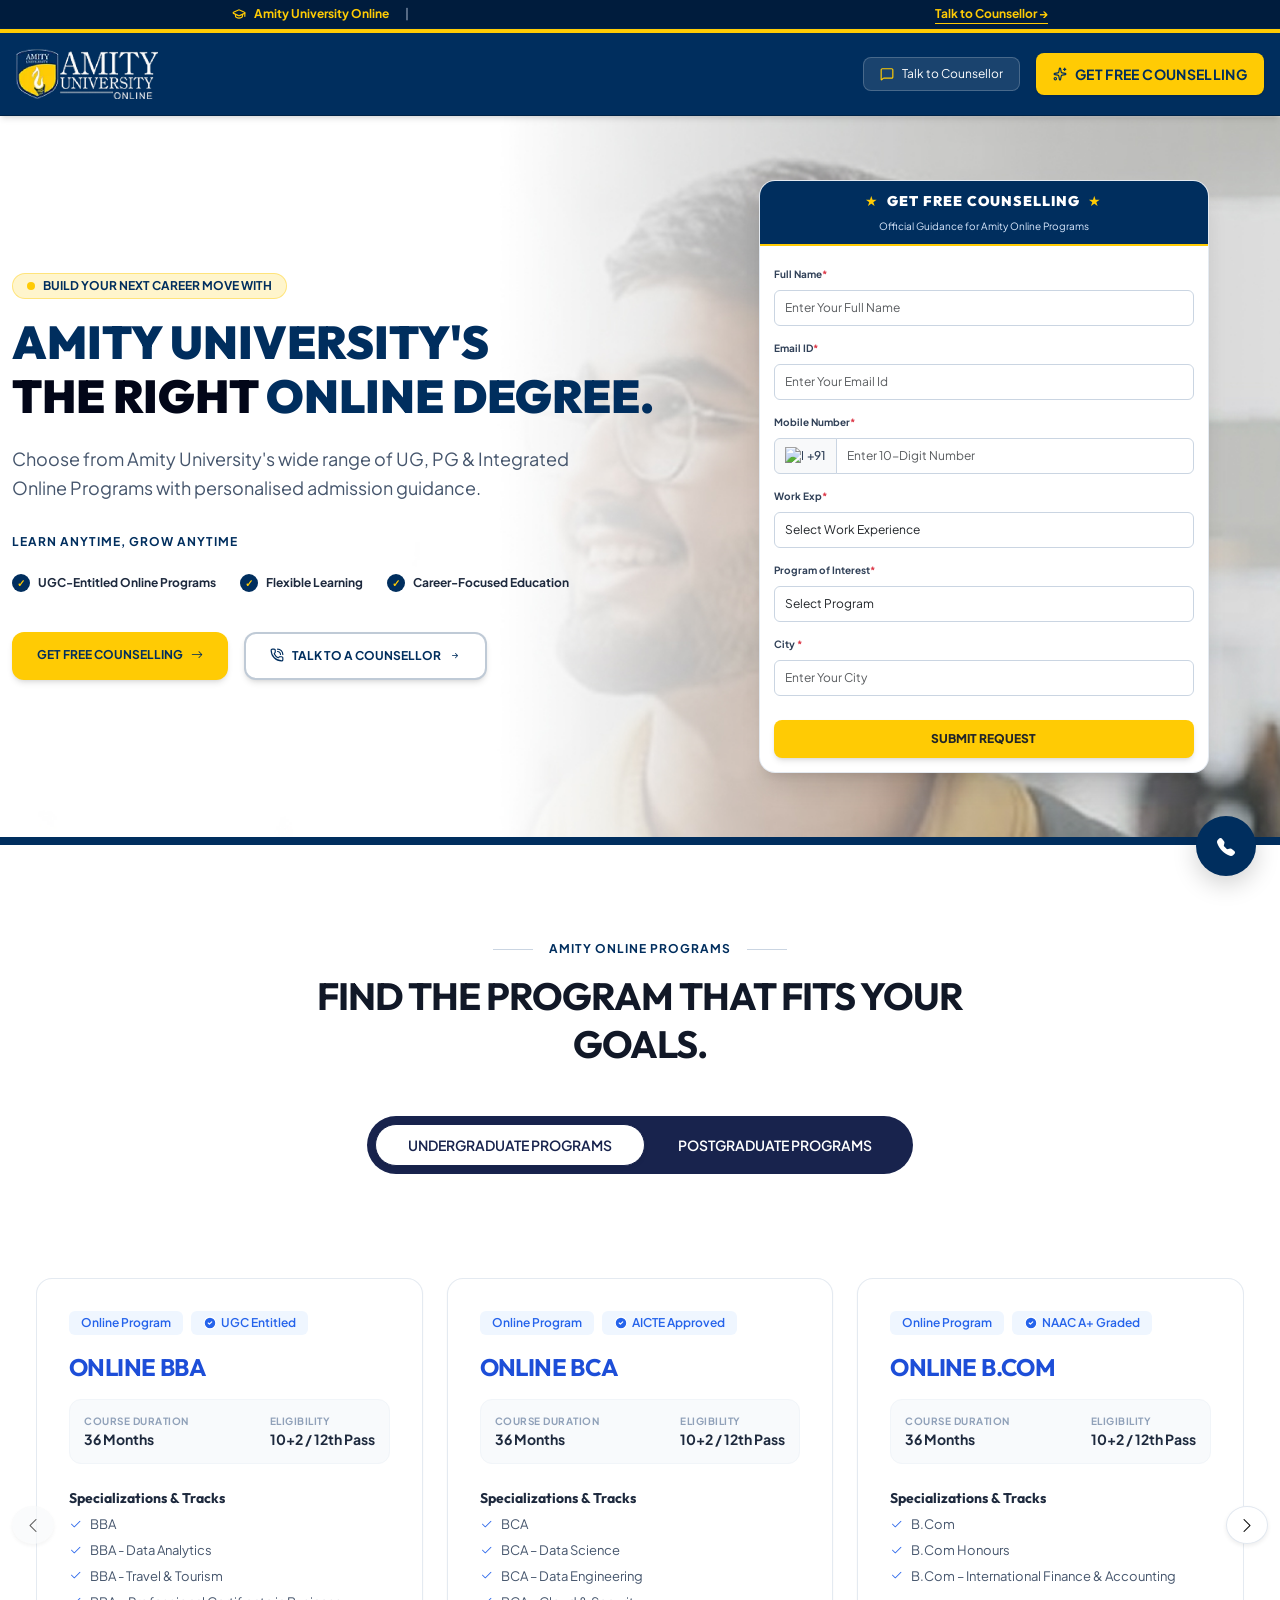
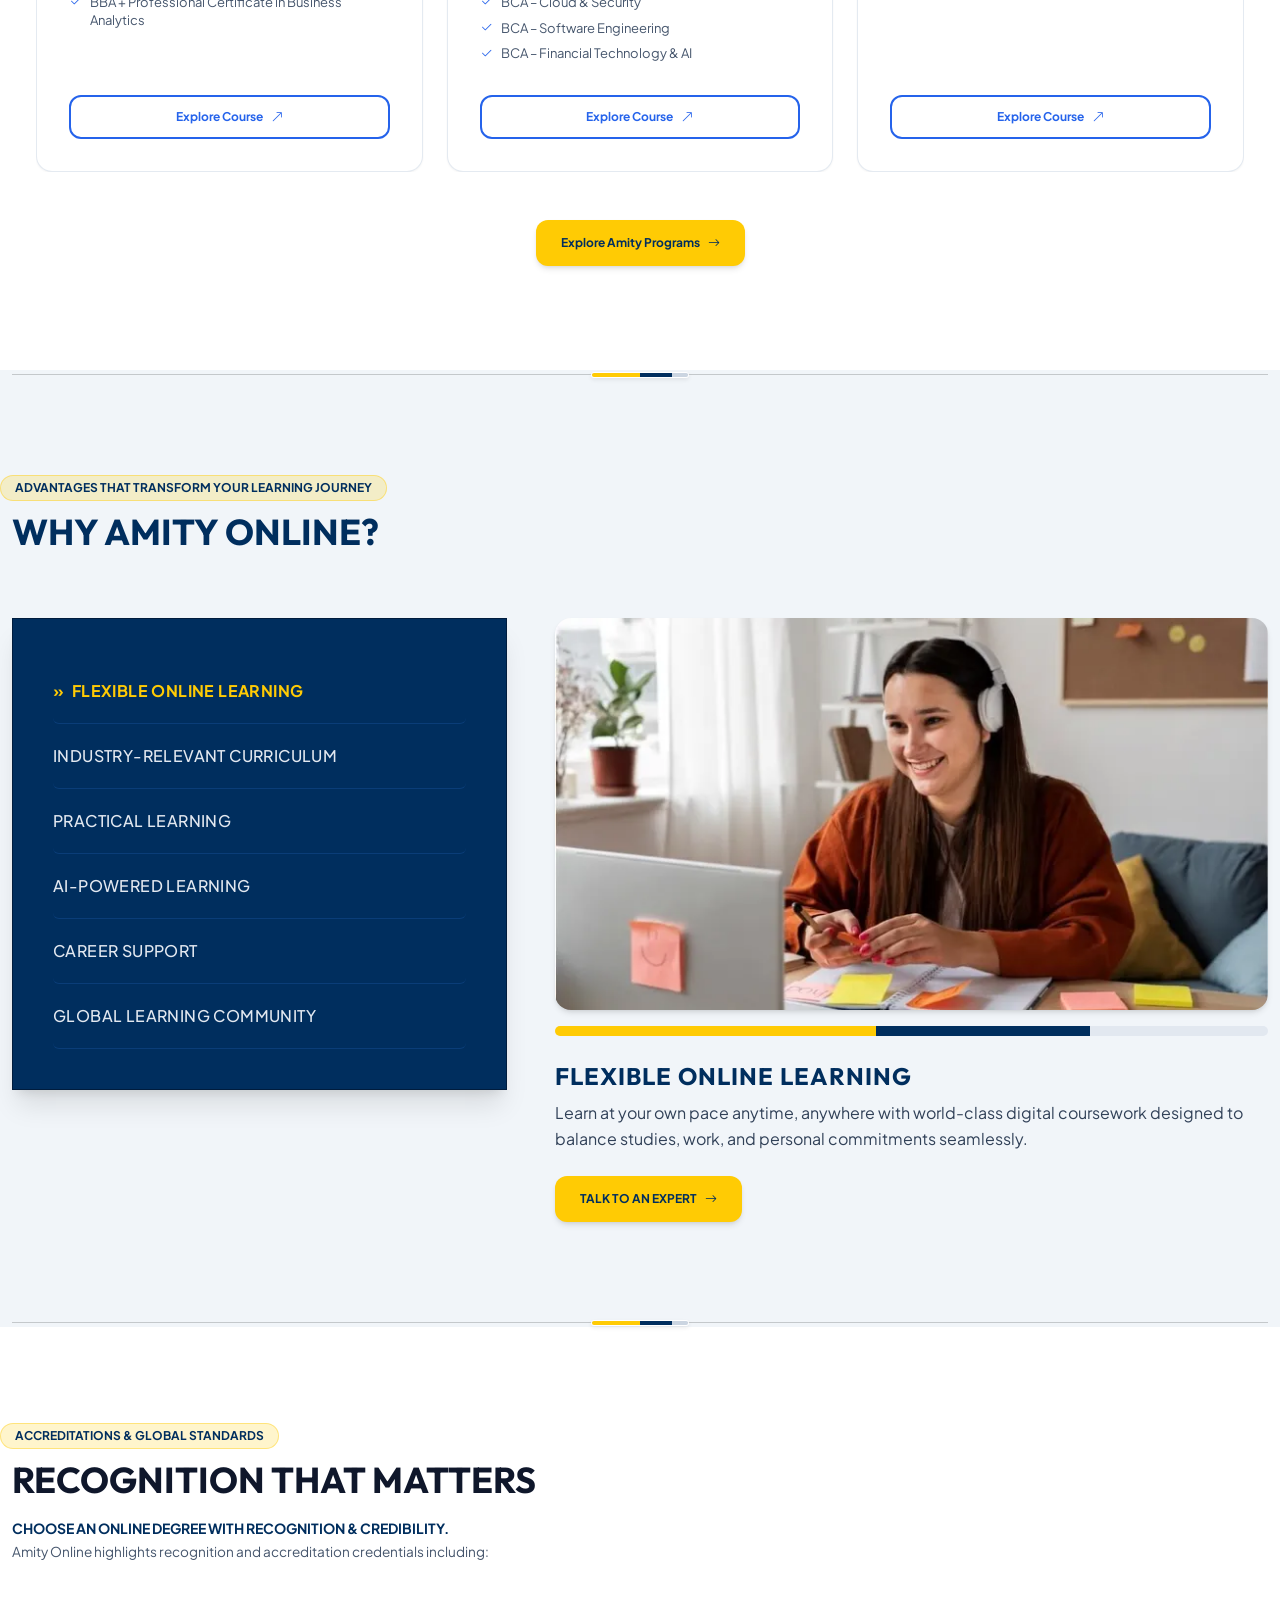
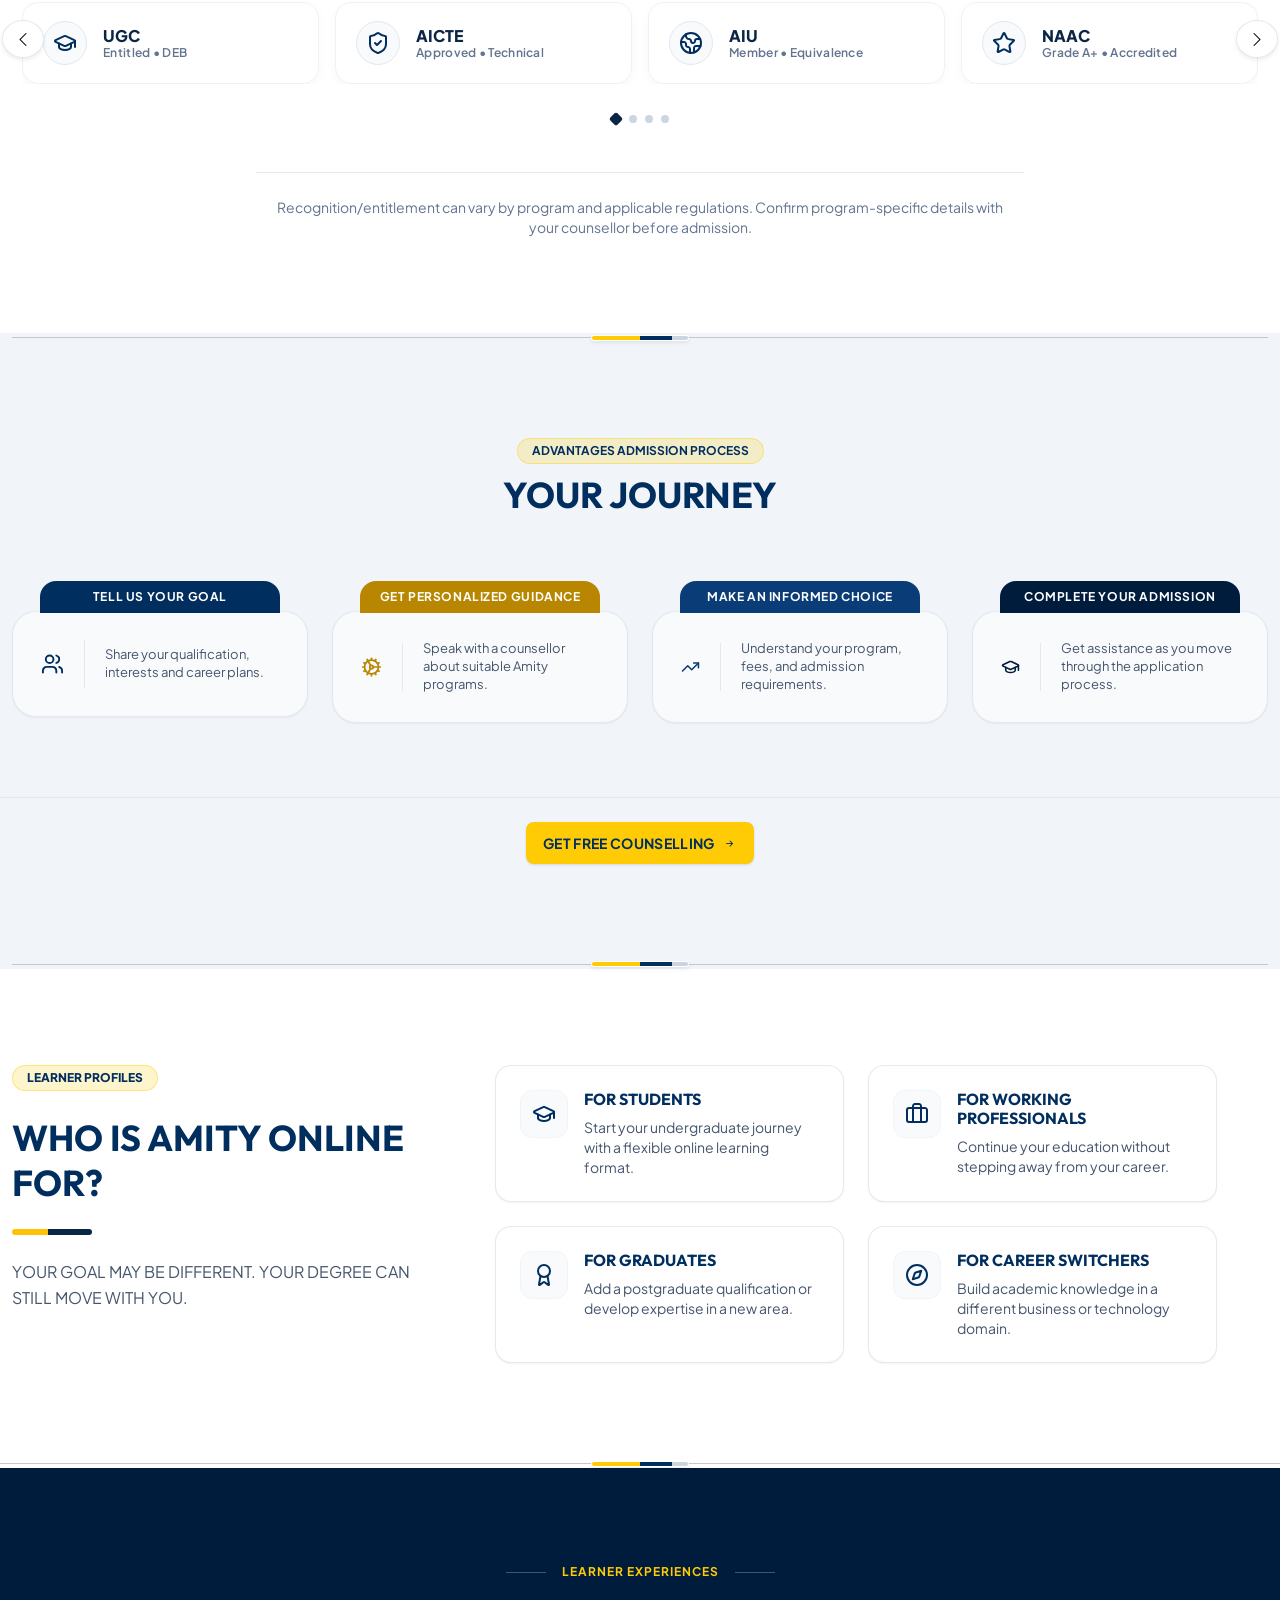
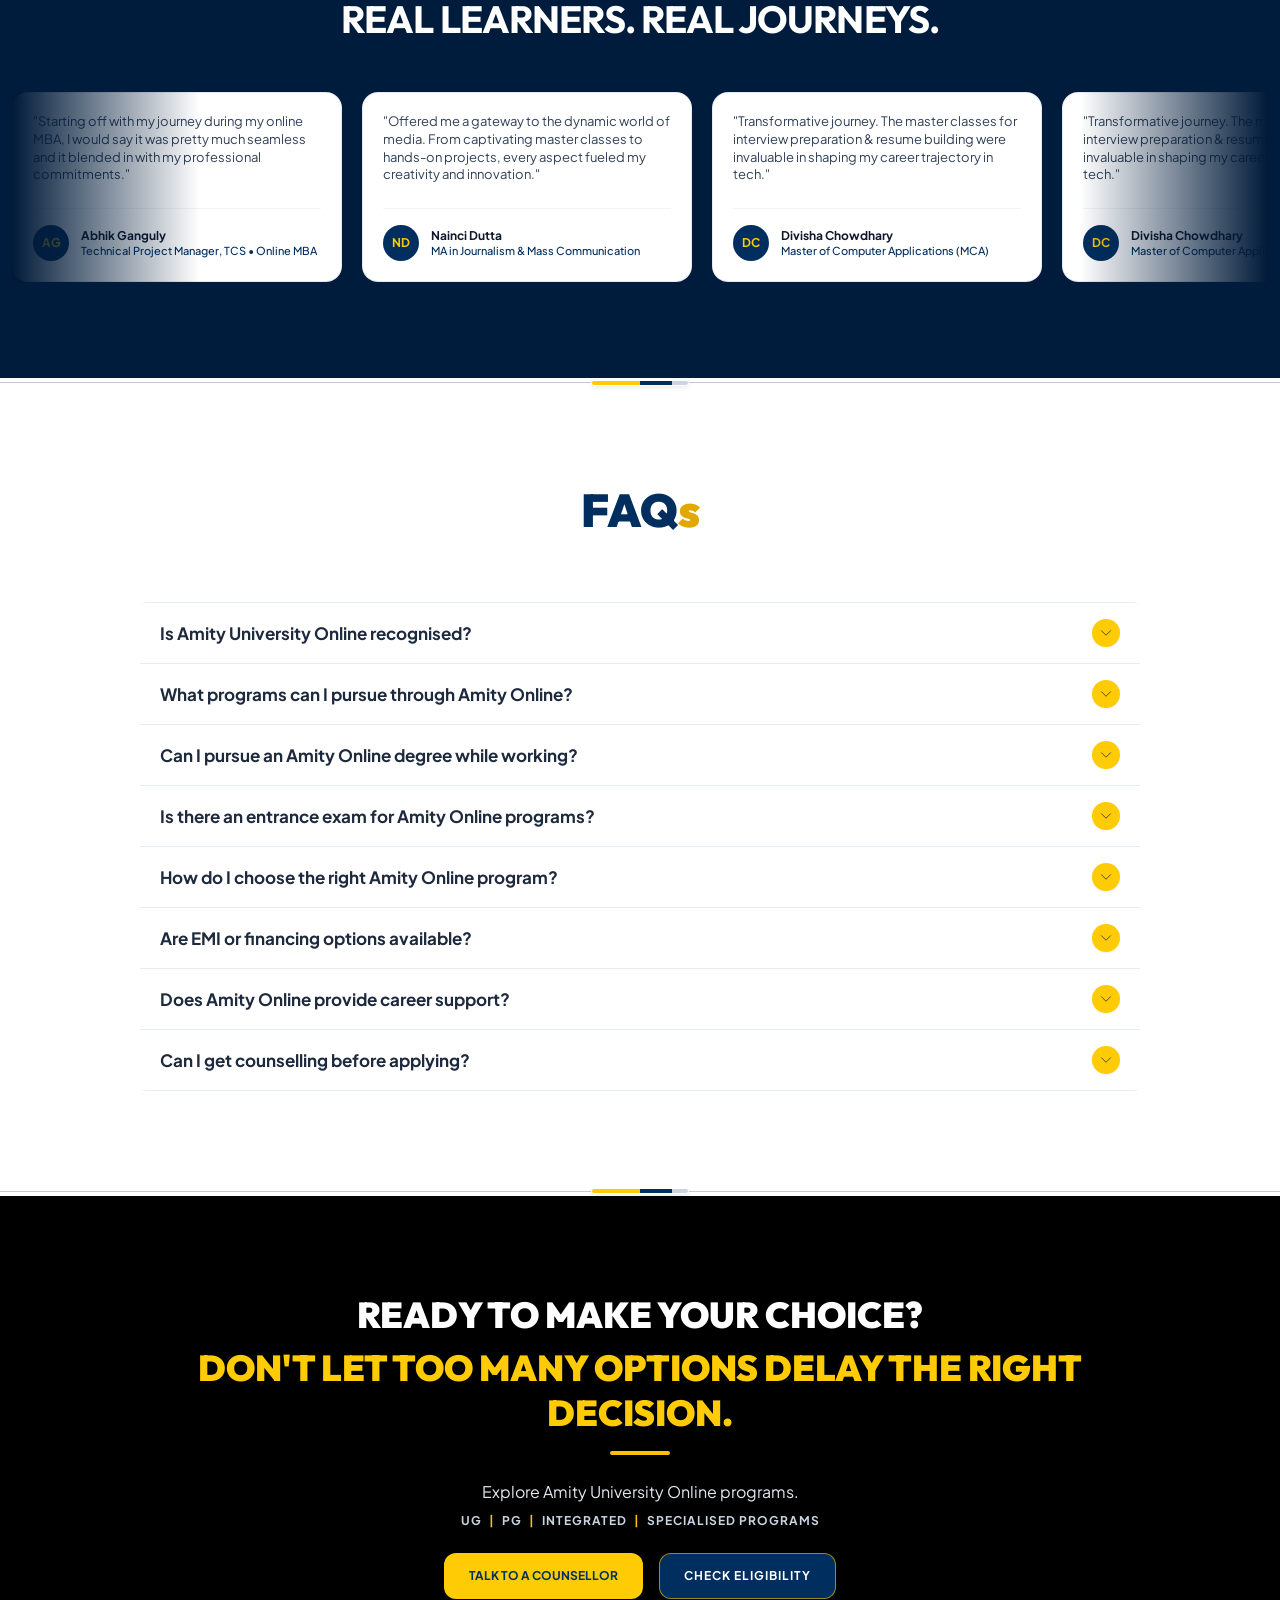
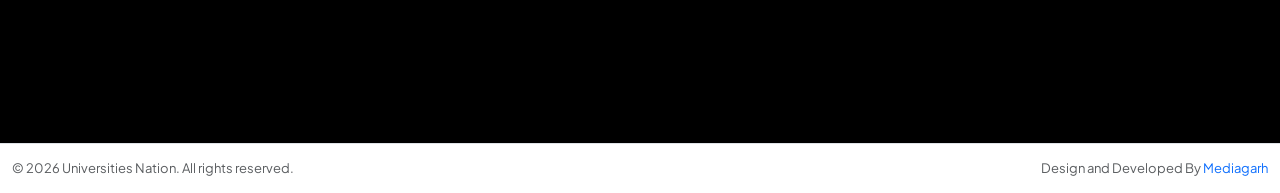
==== commit c0126d92: "Learner Profiles" ====
--- a/index.html
+++ b/index.html
@@ -78,7 +78,7 @@
     </div>
   </nav>
   <!-- Floating / Sticky Call Button -->
-  <a href="tel:+919876543210" class="sticky-call-btn d-md-flex d-none" aria-label="Call Us">
+  <a href="tel:9711849719" class="sticky-call-btn d-md-flex d-none" aria-label="Call Us">
     <i class="bi bi-telephone-fill"></i>
   </a>
   <!-- Hero -->
@@ -1155,9 +1155,9 @@
           </div>
         </div>
         <div class="col-12 col-md-7">
-          <div class="row g-3 g-md-4">
-            <div class="col-12 col-md-6">
-              <div class="profile-card d-flex align-items-start">
+          <div class="row g-3 g-md-4 align-items-stretch">
+            <div class="col-12 col-md-6 d-flex">
+              <div class="profile-card d-flex align-items-start h-100">
                 <div class="icon-wrapper d-flex align-items-center justify-content-center">
                   <img src="./images/Icon (12).svg" class="text-tertiary" width="24" height="24" alt="">
                 </div>
@@ -1169,8 +1169,8 @@
                 </div>
               </div>
             </div>
-            <div class="col-12 col-md-6">
-              <div class="profile-card d-flex align-items-start">
+            <div class="col-12 col-md-6 d-flex">
+              <div class="profile-card d-flex align-items-start h-100">
                 <div class="icon-wrapper d-flex align-items-center justify-content-center">
                   <img src="./images/Icon (11).svg" class="text-tertiary" width="24" height="24" alt="">
                 </div>
@@ -1182,29 +1182,28 @@
                 </div>
               </div>
             </div>
-            <div class="col-12 col-md-6">
-              <div class="profile-card d-flex align-items-start">
+            <div class="col-12 col-md-6 d-flex">
+              <div class="profile-card d-flex align-items-start h-100">
                 <div class="icon-wrapper d-flex align-items-center justify-content-center">
                   <img src="./images/Icon(9).svg" class="text-tertiary" width="24" height="24" alt="">
                 </div>
                 <div>
-                  <h3 class="card-title-custom text-tertiary font-Outfit text-uppercase fw-bold mb-2">For Students</h3>
-                  <p class="card-desc text-quinary font-plus-jakarta">Start your undergraduate journey with a flexible
-                    online learning
-                    format.</p>
-                </div>
-              </div>
-            </div>
-            <div class="col-12 col-md-6">
-              <div class="profile-card d-flex align-items-start">
+                  <h3 class="card-title-custom text-tertiary font-Outfit text-uppercase fw-bold mb-2">FOR GRADUATES</h3>
+                  <p class="card-desc text-quinary font-plus-jakarta">Add a postgraduate qualification or develop
+                    expertise in a new area.</p>
+                </div>
+              </div>
+            </div>
+            <div class="col-12 col-md-6 d-flex">
+              <div class="profile-card d-flex align-items-start h-100">
                 <div class="icon-wrapper d-flex align-items-center justify-content-center">
                   <img src="./images/Icon (10).svg" class="text-tertiary" width="24" height="24" alt="">
                 </div>
                 <div>
-                  <h3 class="card-title-custom text-tertiary font-Outfit text-uppercase fw-bold mb-2">For Students</h3>
-                  <p class="card-desc text-quinary font-plus-jakarta">Start your undergraduate journey with a flexible
-                    online learning
-                    format.</p>
+                  <h3 class="card-title-custom text-tertiary font-Outfit text-uppercase fw-bold mb-2">FOR CAREER
+                    SWITCHERS</h3>
+                  <p class="card-desc text-quinary font-plus-jakarta">Build academic knowledge in a different business
+                    or technology domain.</p>
                 </div>
               </div>
             </div>
--- a/css/style.css
+++ b/css/style.css
@@ -348,7 +348,7 @@
   background-image: url("../images/Container.webp");
   background-repeat: no-repeat;
   background-size: cover;
-  background-position: bottom left;
+  background-position: center center;
 }
 
 .hero-container {
@@ -1226,4 +1226,11 @@
   .carousel-container {
     padding: 0px
   }
+}
+
+@media (max-width: 576px) {
+  .hero-bg-img {
+    background: linear-gradient(rgba(211, 211, 211, 0.7), rgba(211, 211, 211, 0.6)),
+      url("../images/ContainerMobile.webp") 50% / cover no-repeat
+  }
 }
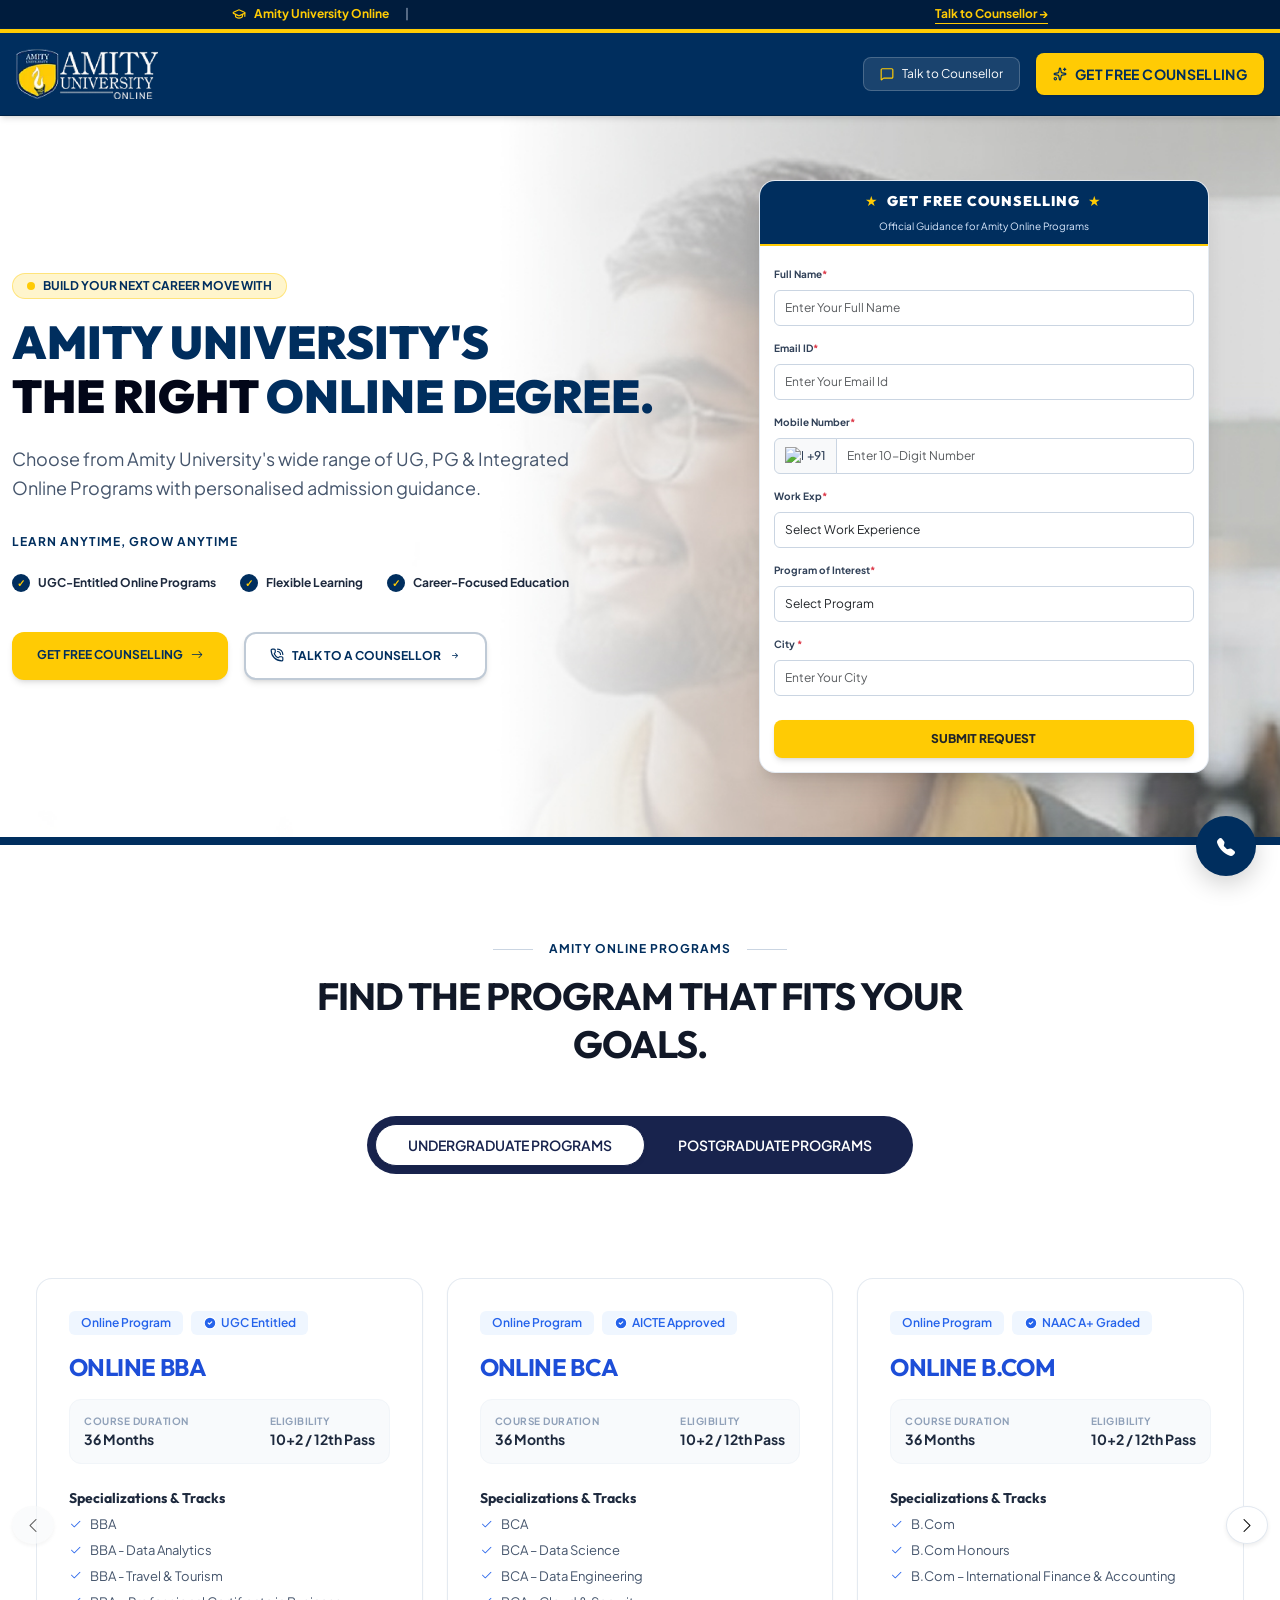
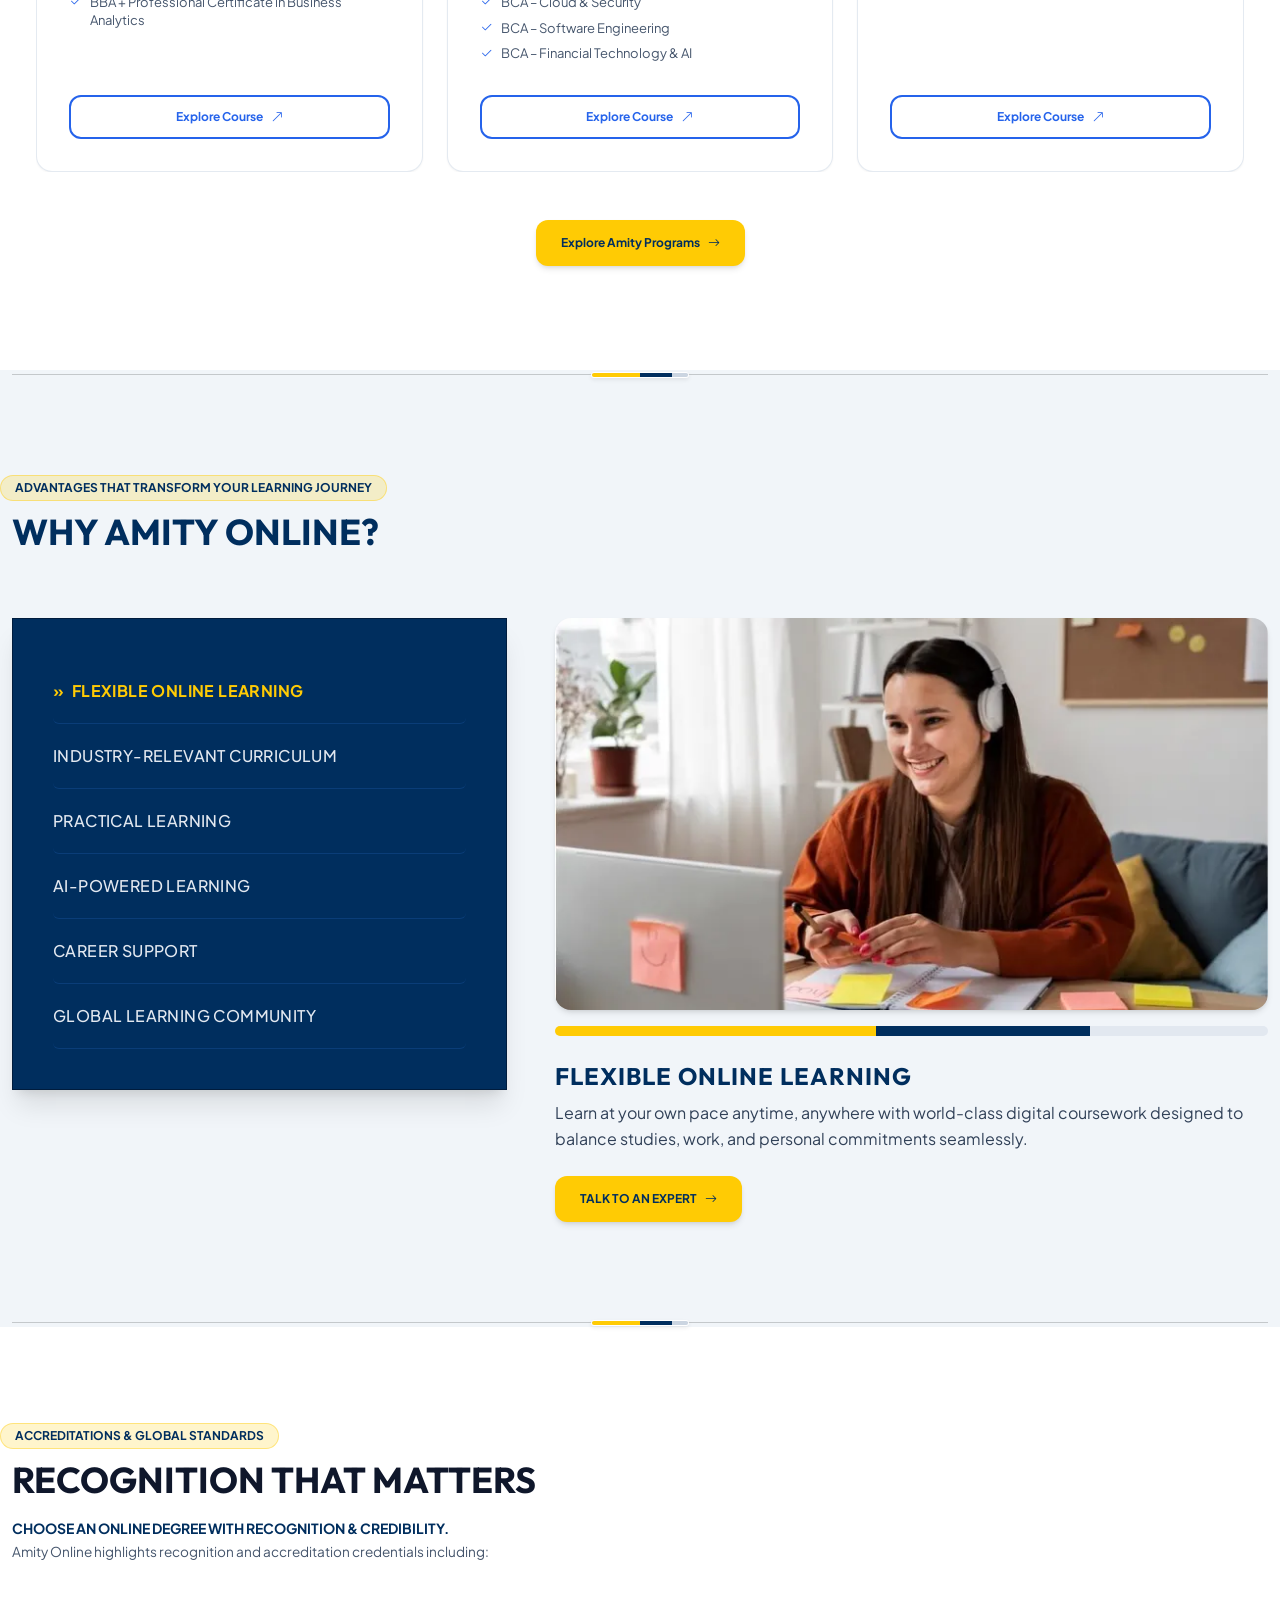
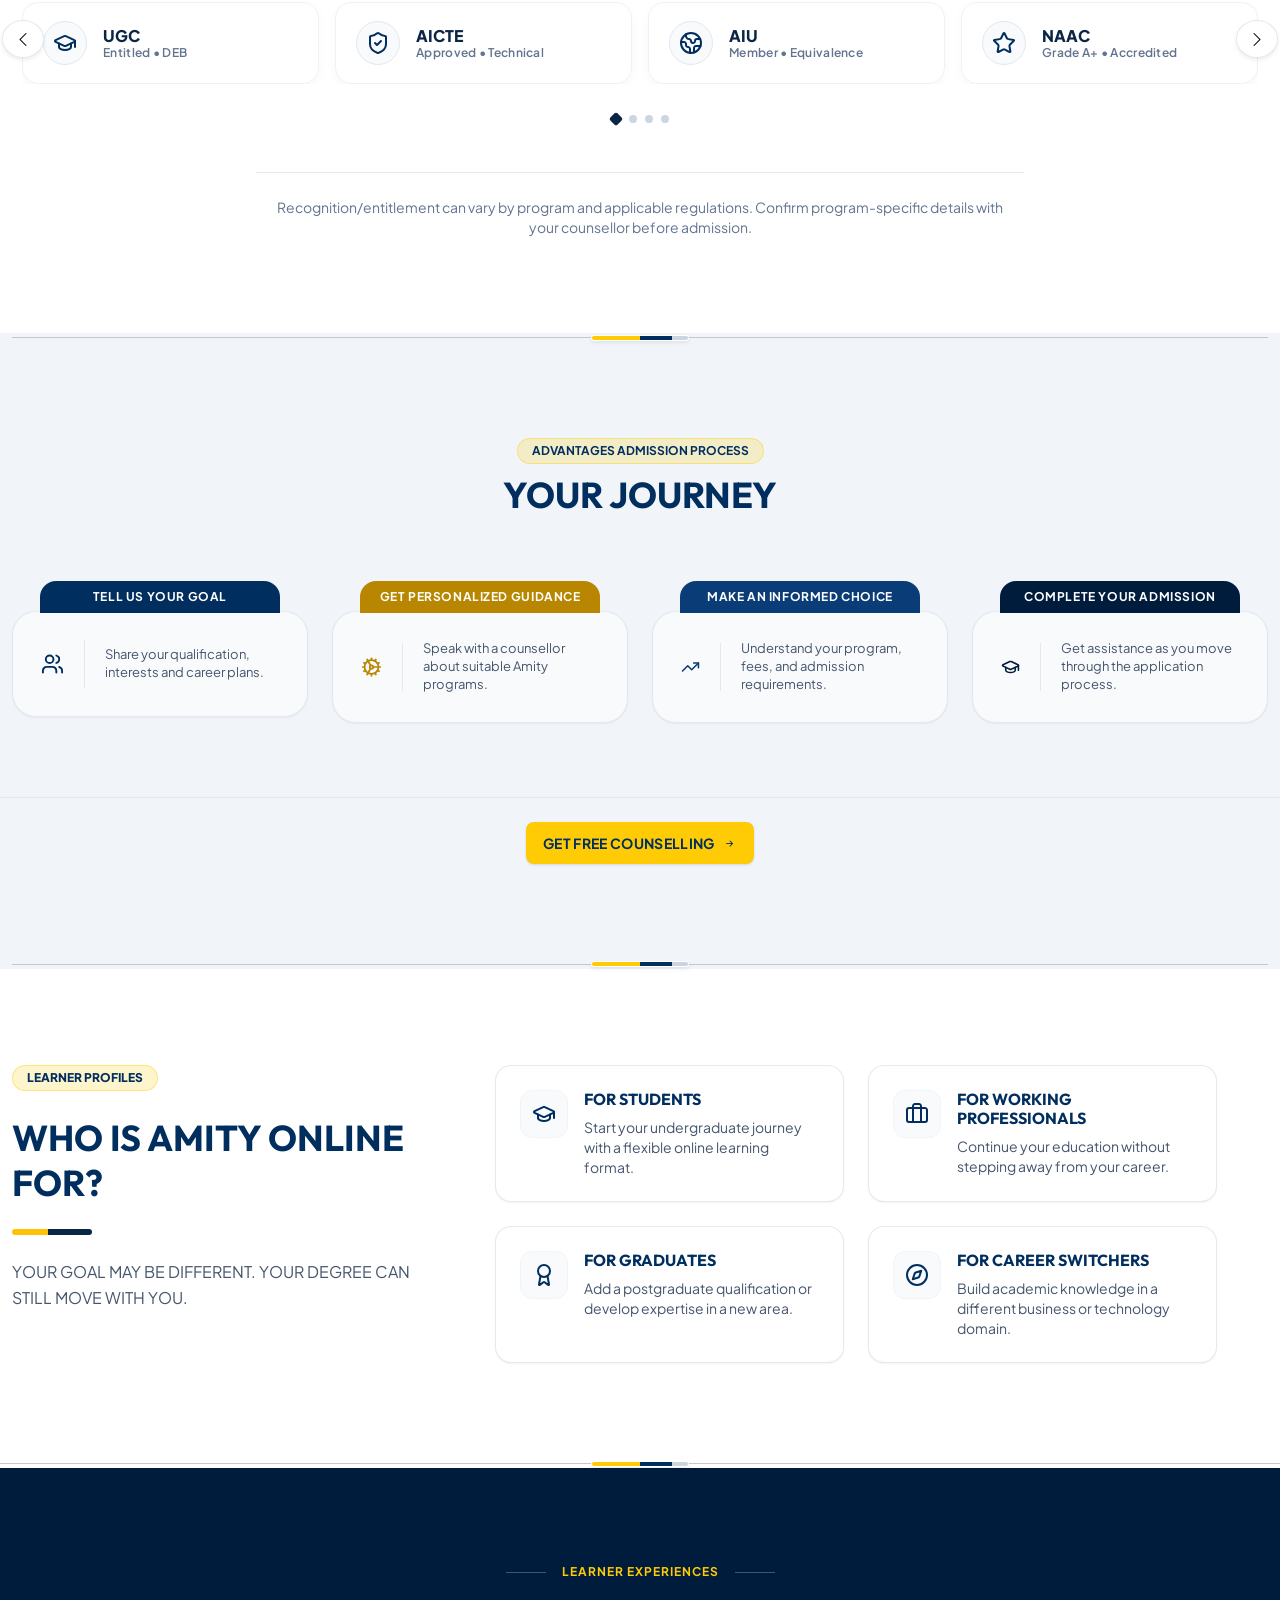
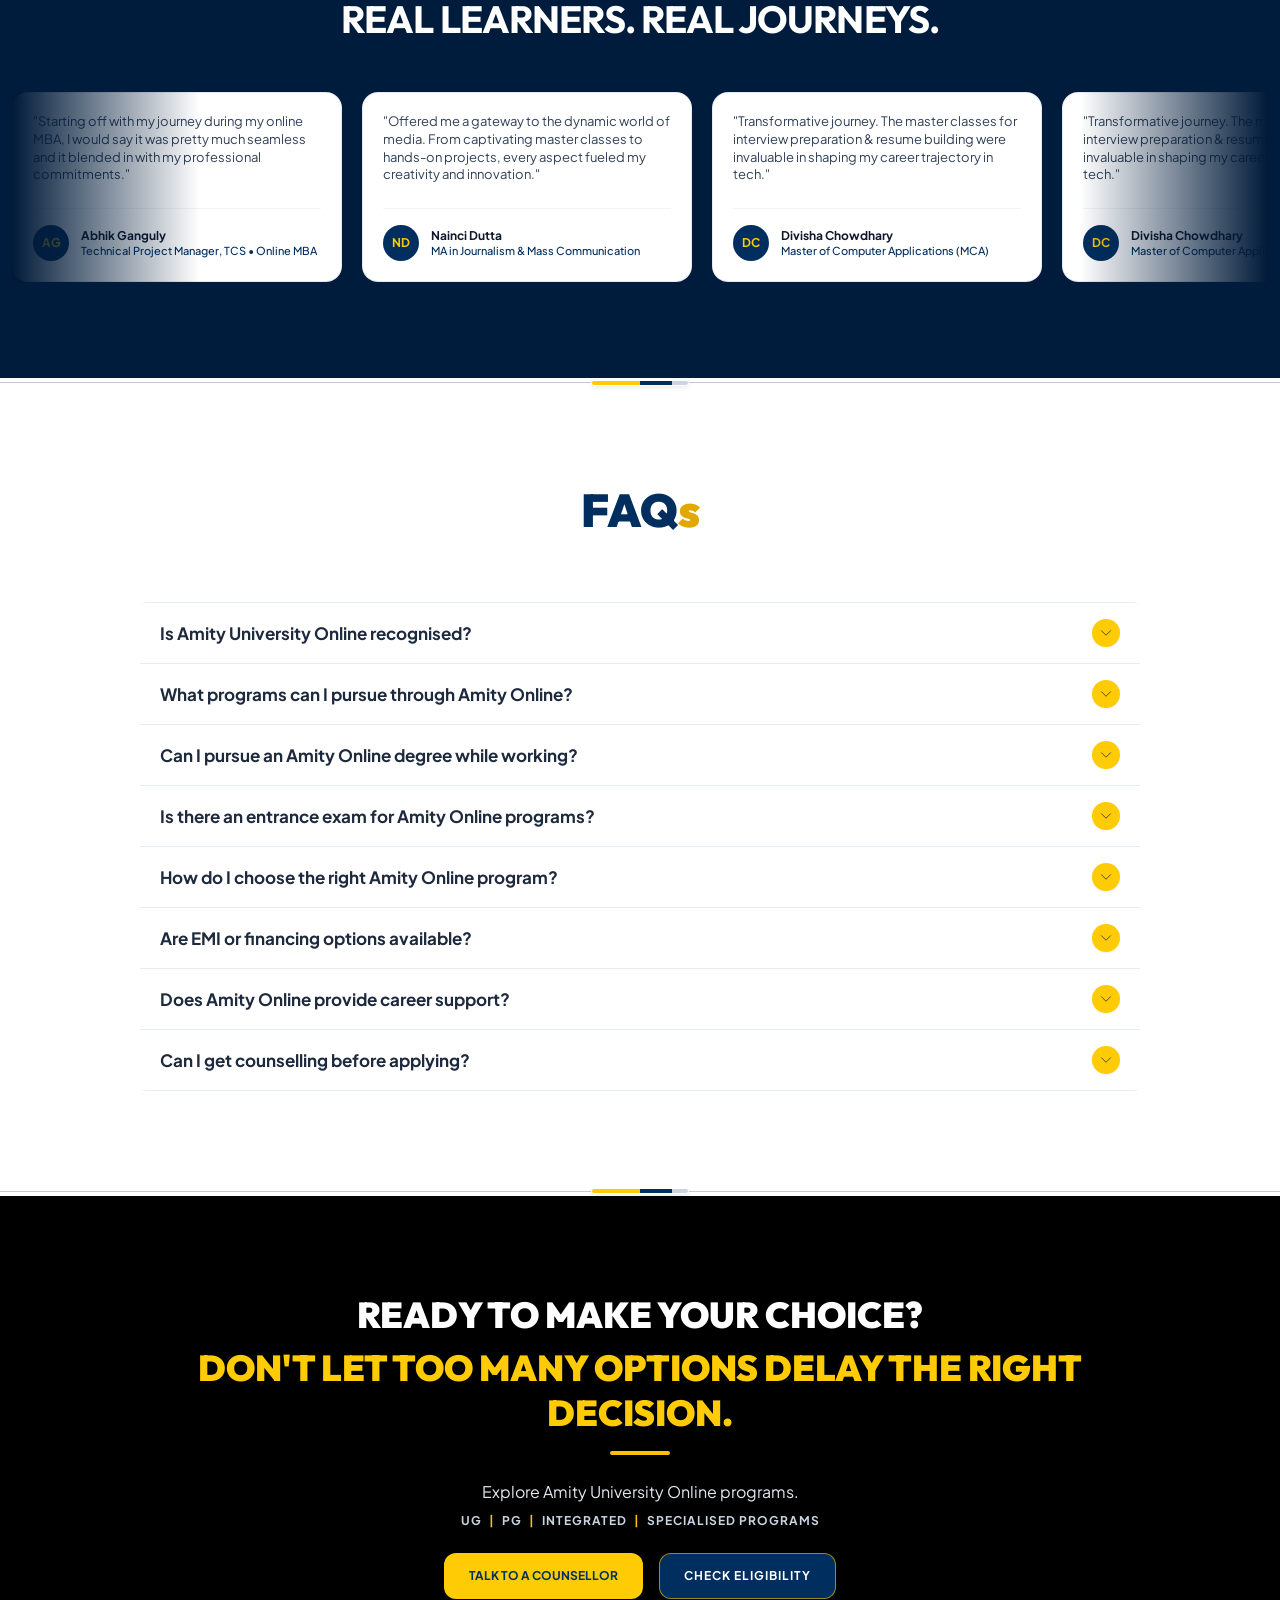
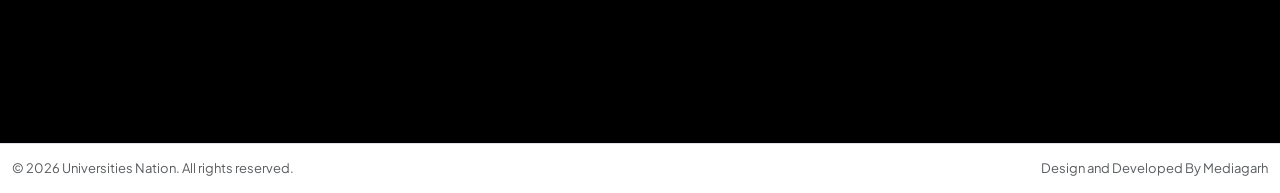
==== commit 92a252ec: "favicon edit" ====
--- a/index.html
+++ b/index.html
@@ -5,7 +5,7 @@
   <meta charset="UTF-8" />
   <meta name="viewport" content="width=device-width, initial-scale=1.0" />
   <title>Amity -Campushala LP</title>
-  <link rel="icon" href="images/favicon.webp" sizes="32x32" />
+  <link rel="icon" type="image/webp" href="images/favicon.webp">
   <link rel="preconnect" href="https://fonts.googleapis.com">
   <link rel="preconnect" href="https://fonts.gstatic.com" crossorigin>
   <link
@@ -18,9 +18,23 @@
   </noscript>
   <link rel="stylesheet" href="https://cdn.jsdelivr.net/npm/swiper@11/swiper-bundle.min.css" />
   <link rel="stylesheet" href="css/style.css" />
+  <!-- Google Tag Manager -->
+  <script>(function (w, d, s, l, i) {
+      w[l] = w[l] || []; w[l].push({
+        'gtm.start':
+          new Date().getTime(), event: 'gtm.js'
+      }); var f = d.getElementsByTagName(s)[0],
+        j = d.createElement(s), dl = l != 'dataLayer' ? '&l=' + l : ''; j.async = true; j.src =
+          'https://www.googletagmanager.com/gtm.js?id=' + i + dl; f.parentNode.insertBefore(j, f);
+    })(window, document, 'script', 'dataLayer', 'GTM-PBZR5ZBN');</script>
+  <!-- End Google Tag Manager -->
 </head>
 
 <body>
+  <!-- Google Tag Manager (noscript) -->
+  <noscript><iframe src="https://www.googletagmanager.com/ns.html?id=GTM-PBZR5ZBN" height="0" width="0"
+      style="display:none;visibility:hidden"></iframe></noscript>
+  <!-- End Google Tag Manager (noscript) -->
   <!-- TOP BAR -->
   <div class="container-fluid top-bar-container bg-primary">
     <div class="container">
@@ -219,6 +233,7 @@
                     <input type="text" name="City" class="form-control py-2" id="cityId" placeholder="Enter Your City"
                       required minlength="2">
                   </div>
+                  <input type="hidden" name="PageURL" id="pageURL">
                   <button type="submit" id="submitBtn"
                     class="btn w-100 font-900 text-uppercase d-flex align-items-center justify-content-center btn-submit">
                     Submit Request
@@ -1561,7 +1576,7 @@
         © 2026 Universities Nation. All rights reserved.
       </div>
       <div>
-        Design and Developed By <a href="https://mediagarh.com/" target="_blank" rel="noopener noreferrer">Mediagarh</a>
+        Design and Developed By Mediagarh
       </div>
     </div>
   </div>
@@ -1569,29 +1584,41 @@
   <script src="https://cdn.jsdelivr.net/npm/swiper@11/swiper-bundle.min.js"></script>
   <script src="js/script.js"></script>
   <script>
-    const scriptURL = 'https://script.google.com/macros/s/AKfycbxo0mQ-p3qi00SkdN0TEw1NrEKudLo263koz9okQy-MvHreWUjcZcszmM6VbyCG84hgRA/exec';
+    const scriptURL =
+      'https://script.google.com/macros/s/AKfycbxo0mQ-p3qi00SkdN0TEw1NrEKudLo263koz9okQy-MvHreWUjcZcszmM6VbyCG84hgRA/exec';
+
     const form = document.getElementById('contactForm');
     const submitBtn = document.getElementById('submitBtn');
 
-    form.addEventListener('submit', e => {
+    form.addEventListener('submit', function (e) {
       e.preventDefault();
 
-      // Button disable & text change UI feedback ke liye
+      if (!form.checkValidity()) {
+        form.reportValidity();
+        return;
+      }
+
+      // Add current page URL
+      document.getElementById('pageURL').value = window.location.href;
+
       submitBtn.disabled = true;
       submitBtn.innerText = 'Submitting...';
 
-      fetch(scriptURL, { method: 'POST', body: new FormData(form) })
-        .then(response => {
-          window.location.href = 'thank-you.html';
-        })
-        .catch(error => {
-          console.error('Error!', error.message);
-          submitBtn.disabled = false;
-          submitBtn.innerText = 'Submit Request';
-        });
+      const formData = new FormData(form);
+
+      fetch(scriptURL, {
+        method: 'POST',
+        body: formData,
+        mode: 'no-cors',
+        keepalive: true
+      }).catch(error => {
+        console.error('Submission error:', error);
+      });
+
+      // Redirect immediately
+      window.location.href = 'thank-you.html';
     });
   </script>
-
 </body>
 
 </html>
